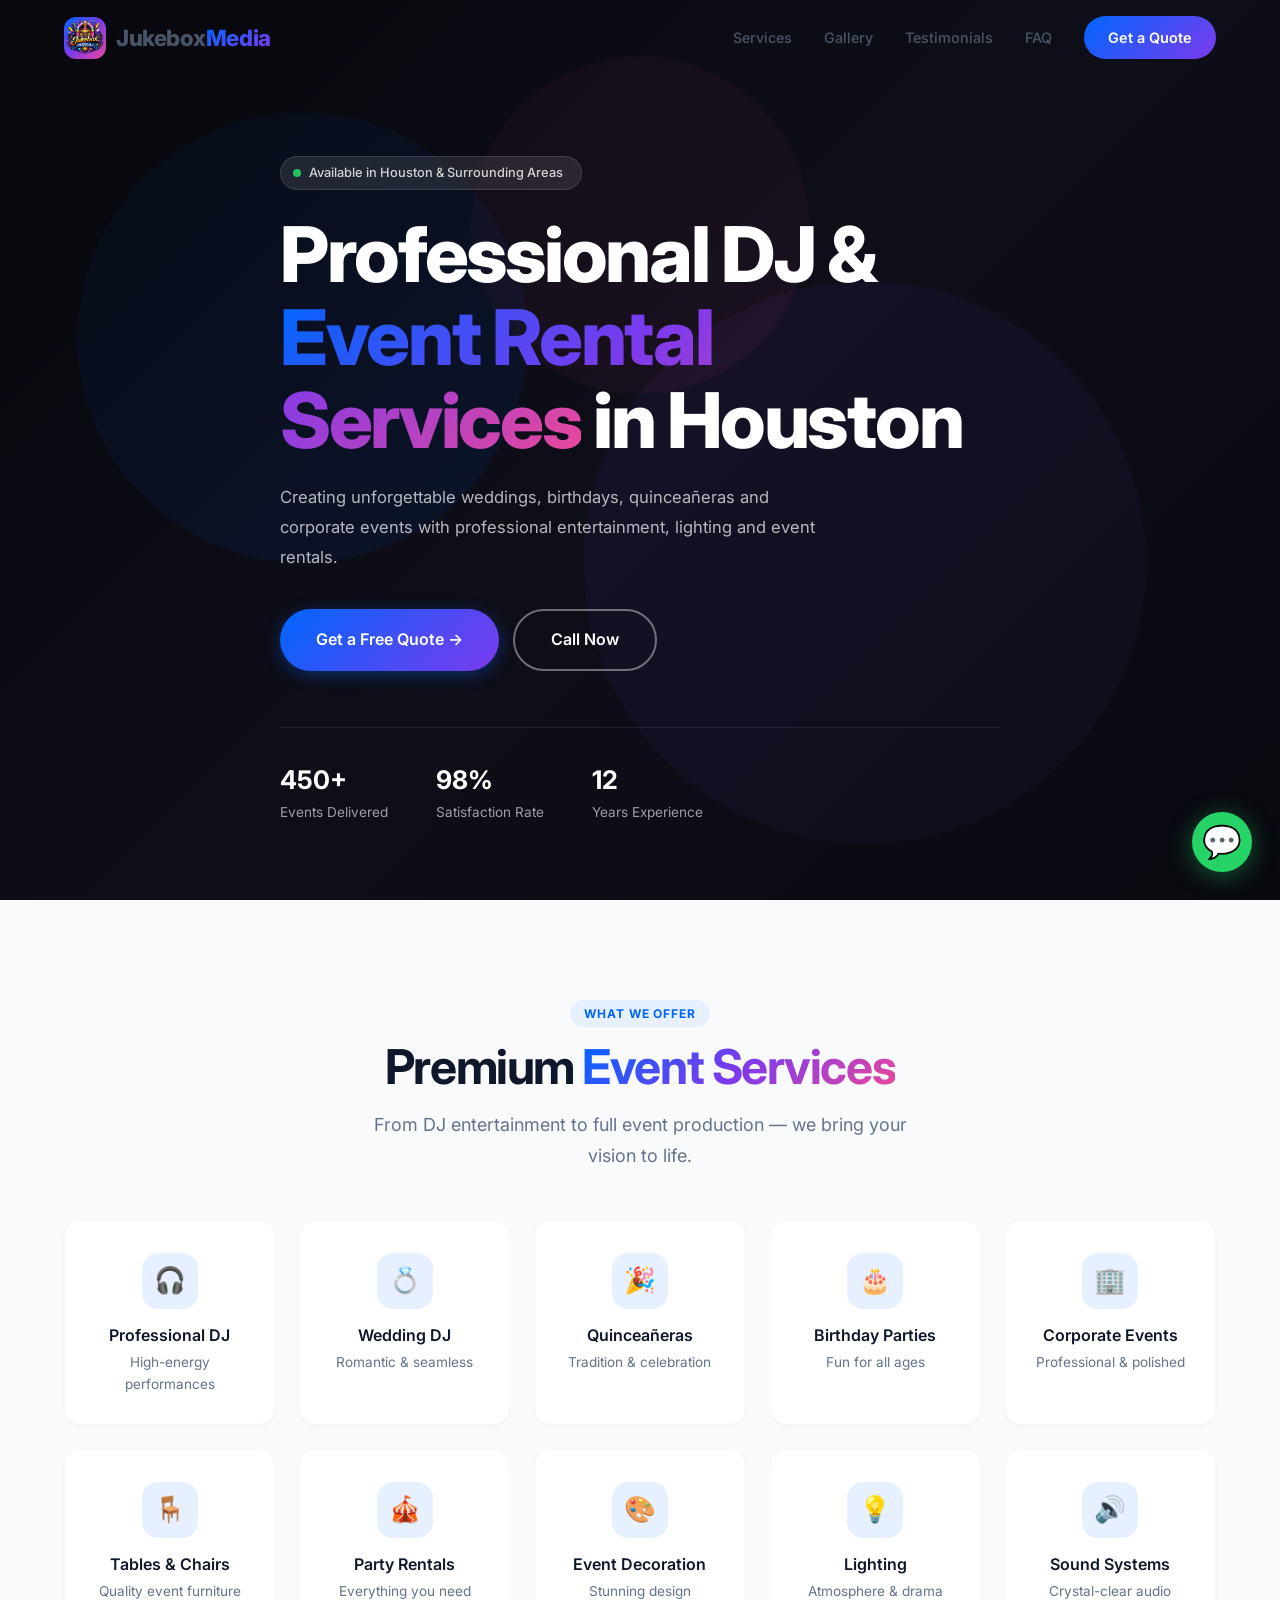
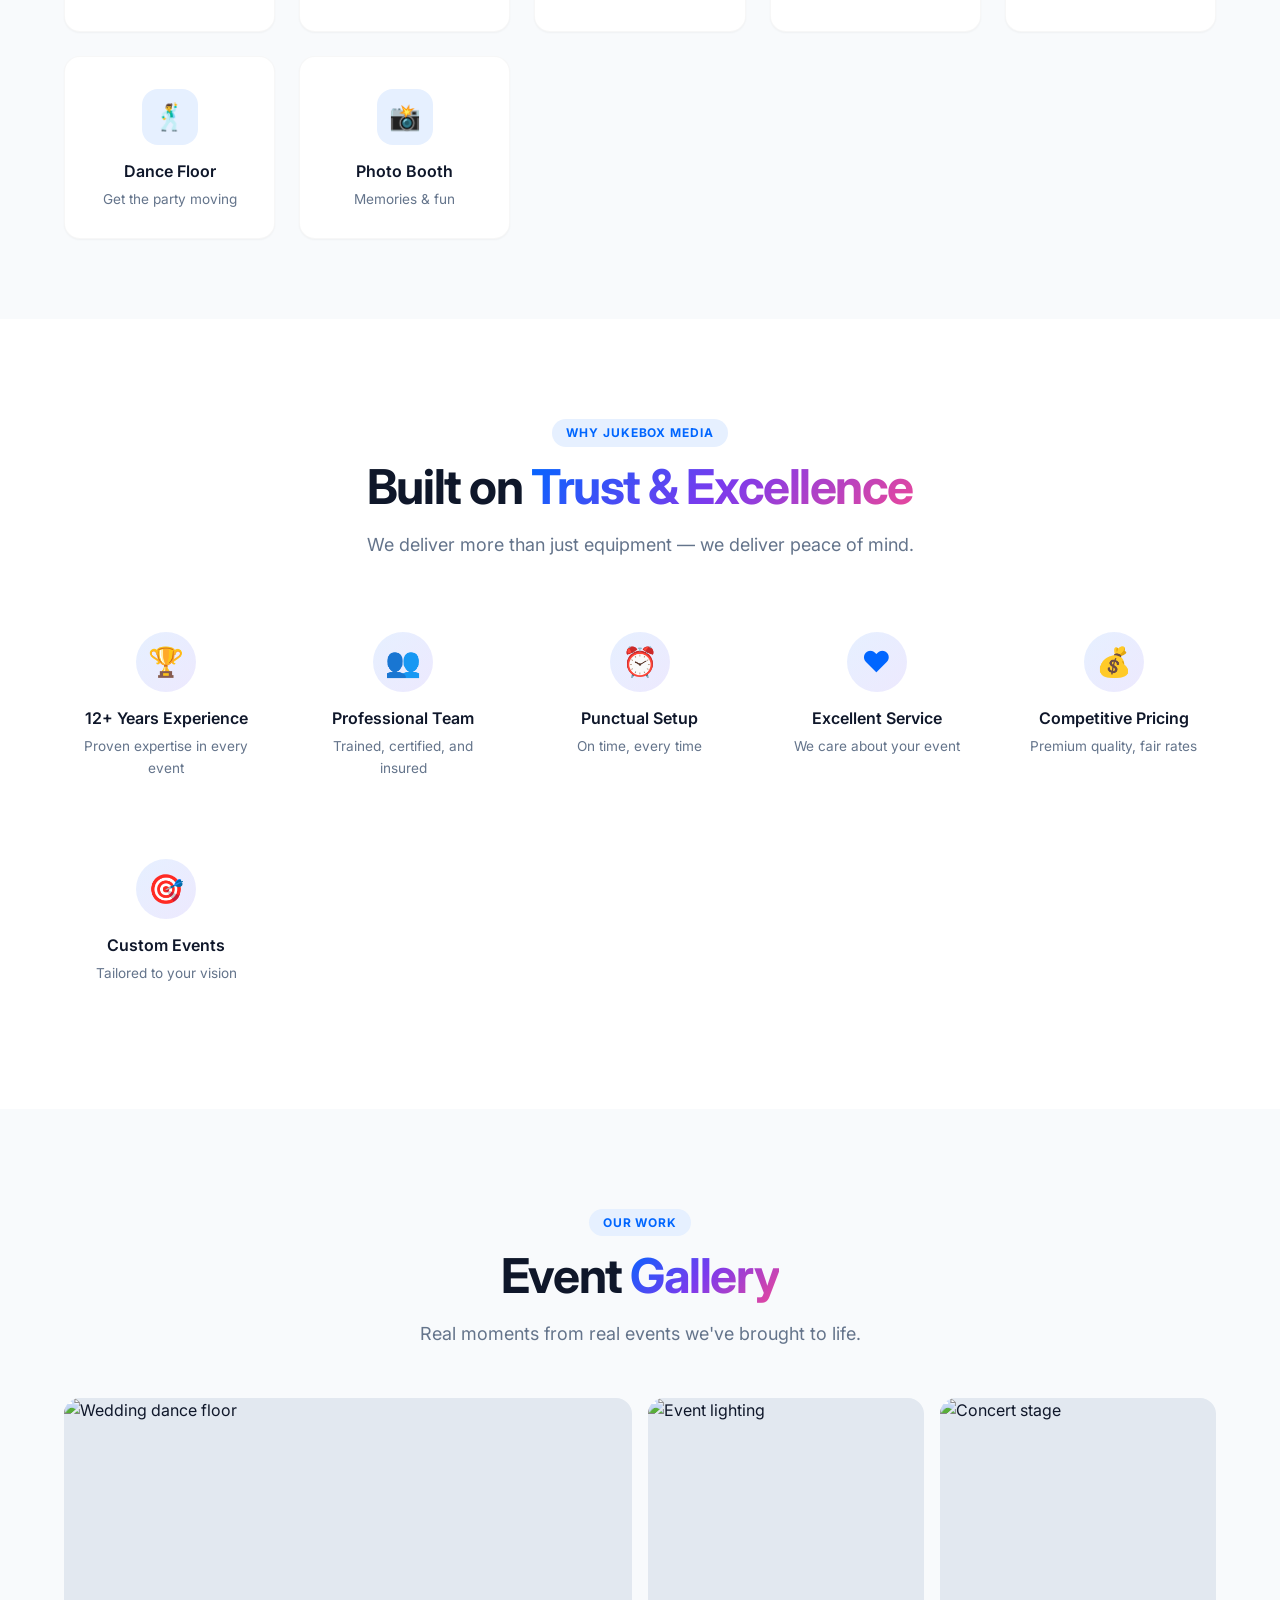
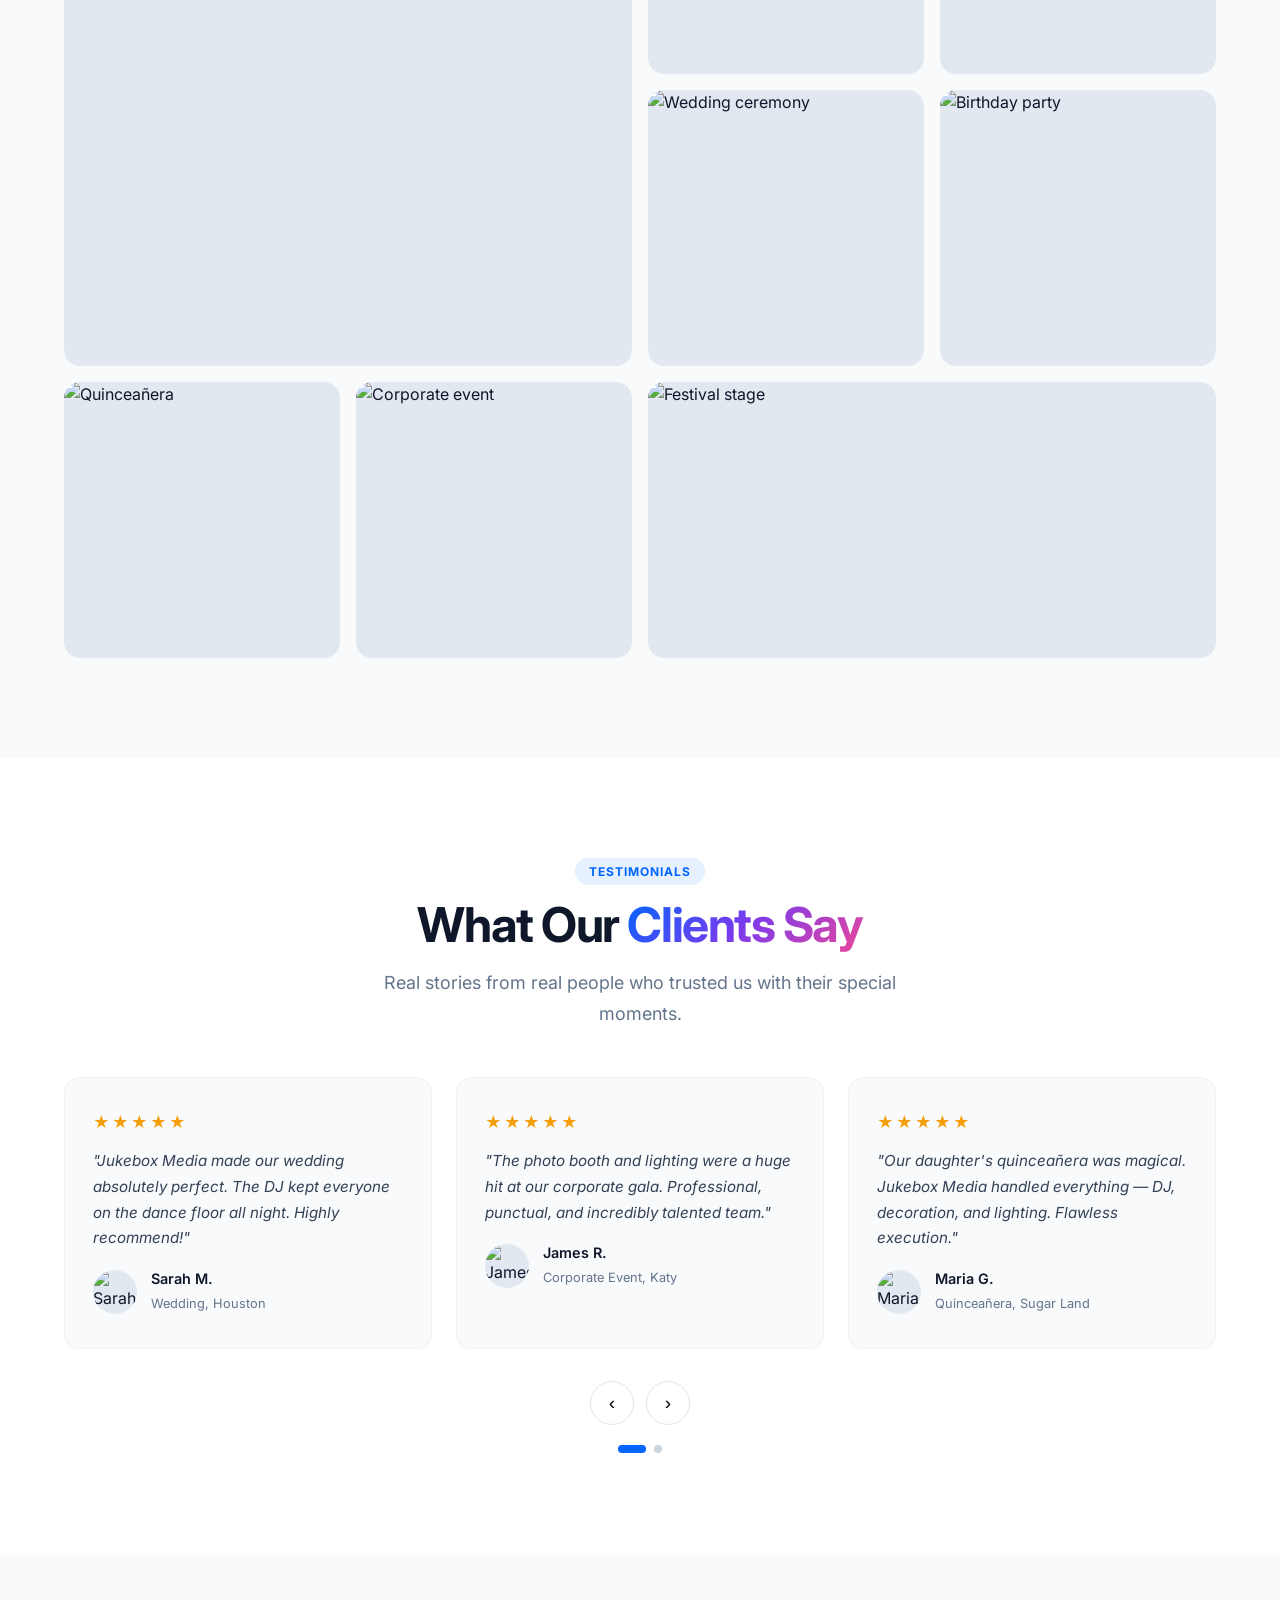
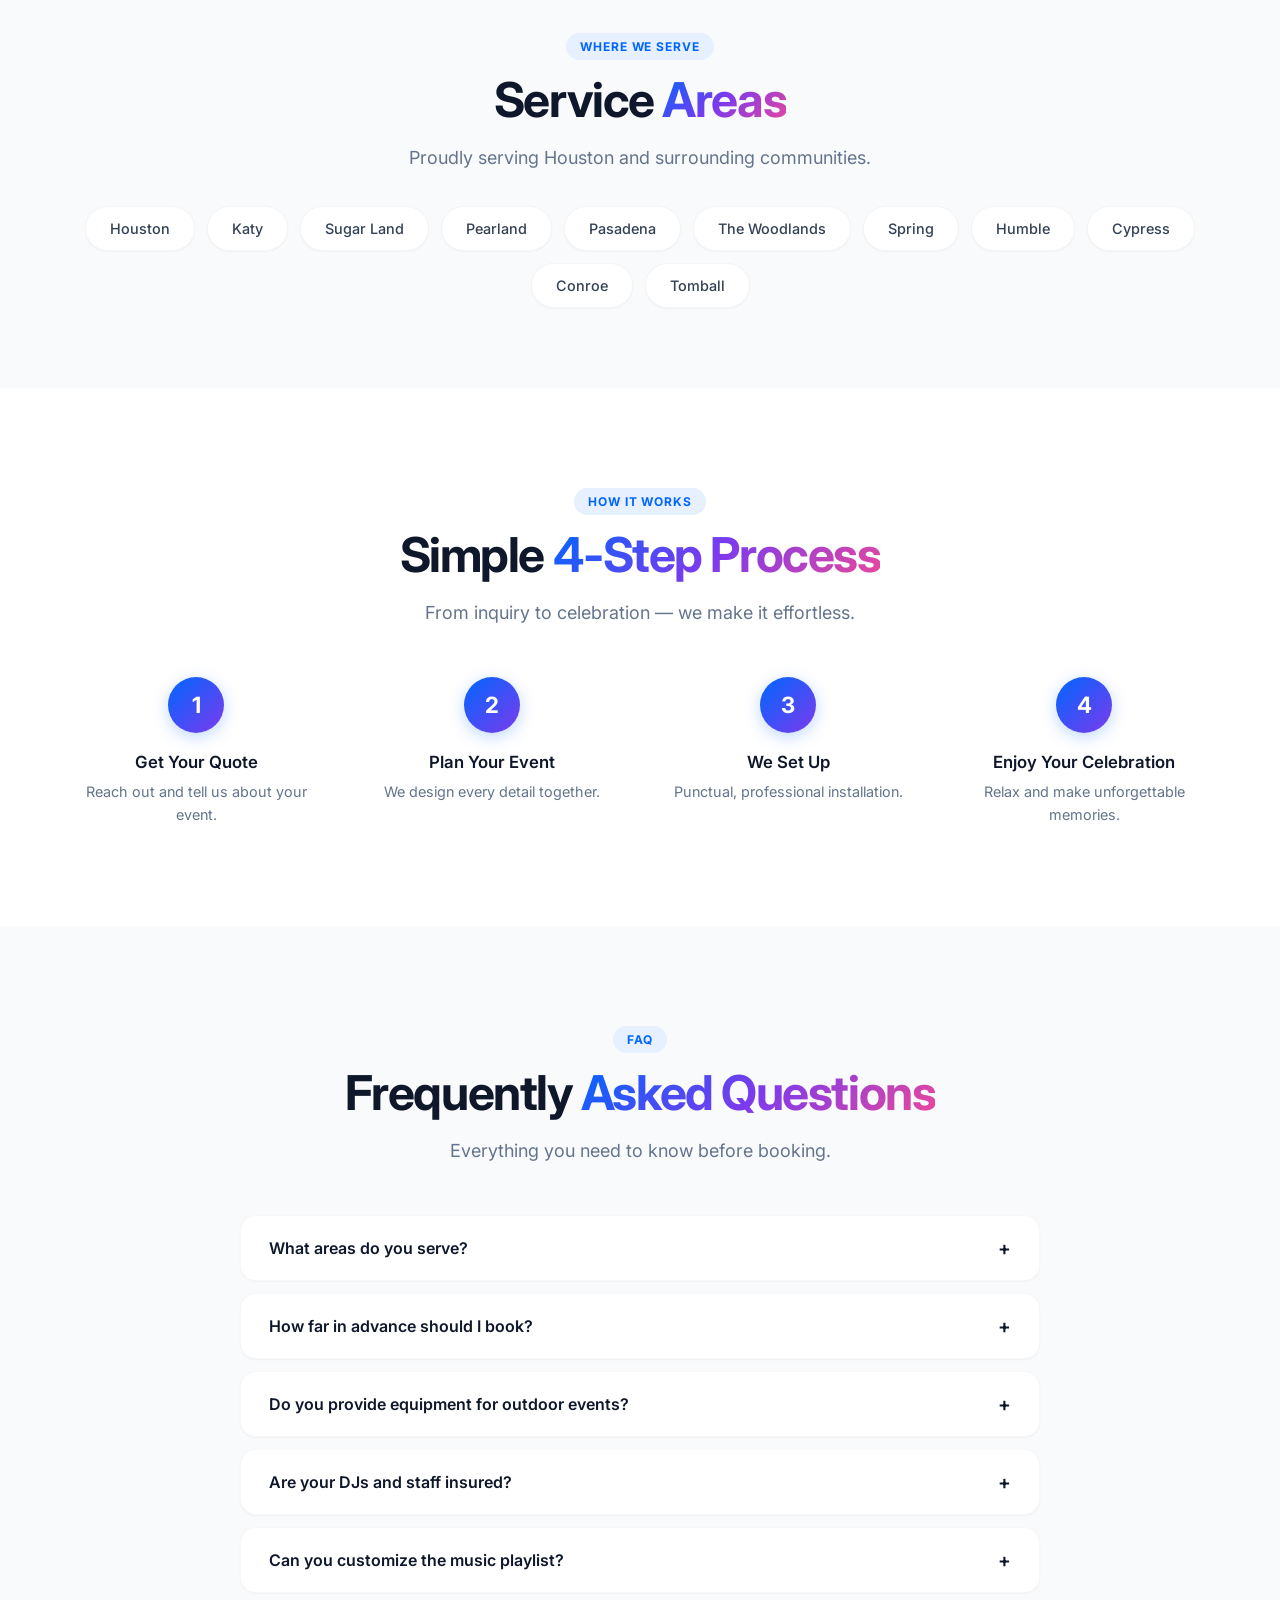
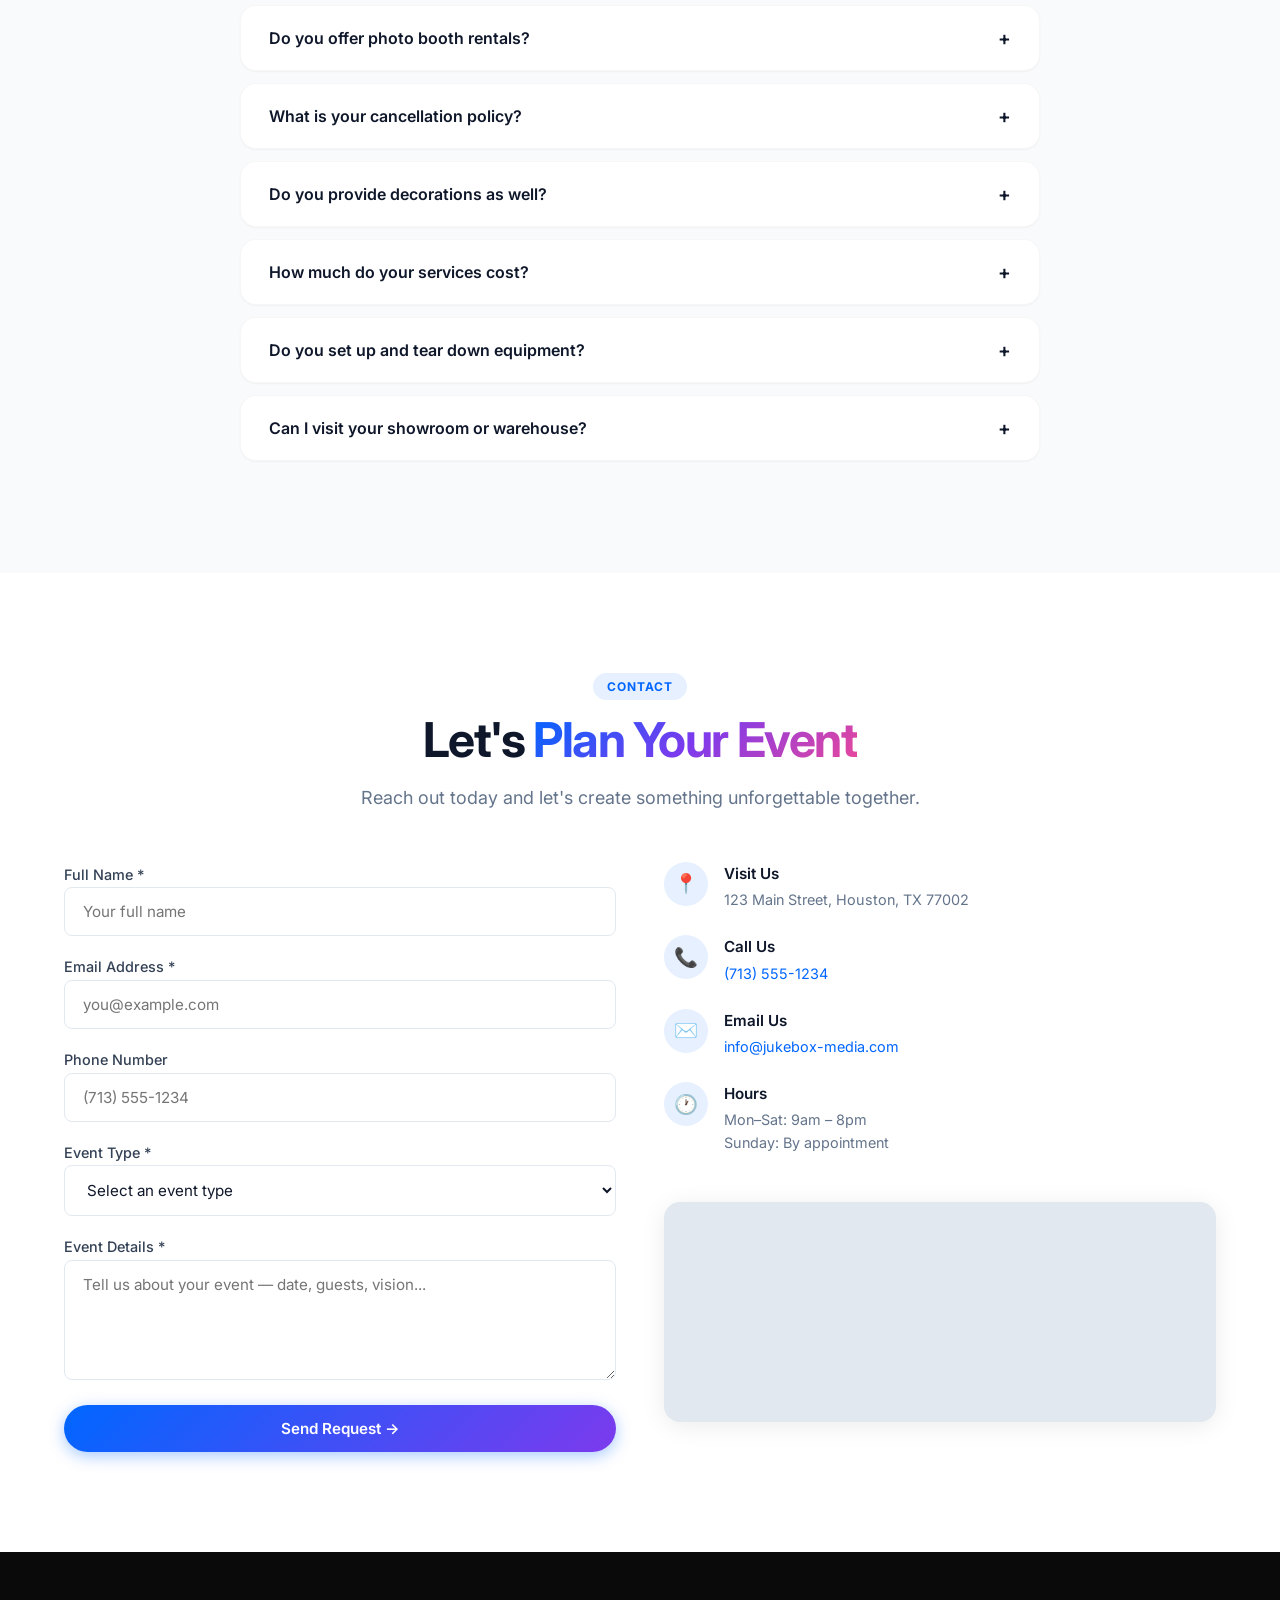
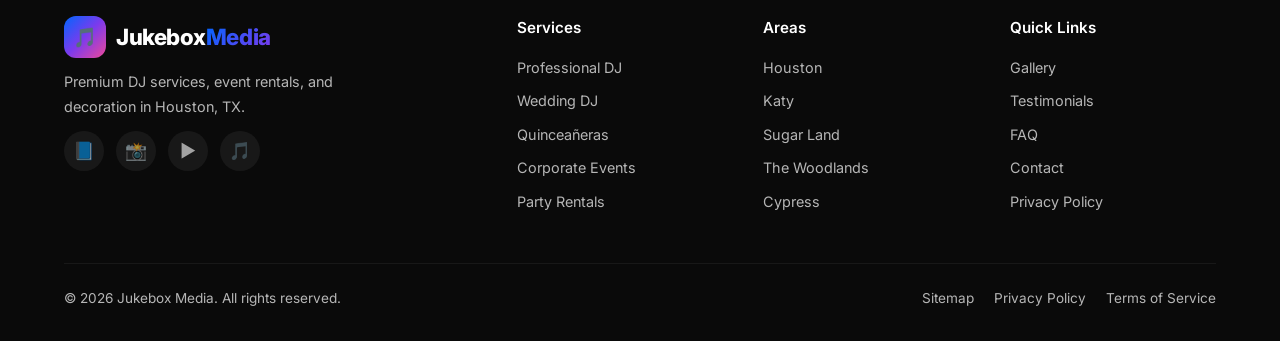
==== index.html @ bd211b4a "error en nombre" ====
<!DOCTYPE html>
<html lang="es">
<head>
    <meta charset="UTF-8" />
    <meta name="viewport" content="width=device-width, initial-scale=1.0" />
    <title>Jukebox Media | Professional DJ & Event Rental Services Houston</title>
    <meta name="description" content="Premier DJ services, event rentals, and decoration in Houston. Wedding DJ, quinceañera, corporate events, photo booth, and party rentals. Book now!" />
    <meta name="keywords" content="DJ Services Houston, Wedding DJ Houston, Event Rentals Houston, Party Rentals Houston, Quinceañera DJ Houston, Birthday Party DJ Houston, Corporate Events Houston, Photo Booth Houston, Wedding Entertainment Houston, Event Decoration Houston" />
    <link rel="canonical" href="https://jukebox-media.com" />

    <!-- Open Graph -->
    <meta property="og:title" content="Jukebox Media | Professional DJ & Event Rental Services Houston" />
    <meta property="og:description" content="Creating unforgettable weddings, birthdays, quinceañeras and corporate events with professional entertainment, lighting and event rentals." />
    <meta property="og:url" content="https://jukebox-media.com" />
    <meta property="og:type" content="website" />

    <!-- Favicon -->
    <link rel="icon" href="data:image/svg+xml,<svg xmlns='http://www.w3.org/2000/svg' viewBox='0 0 100 100'><text y='.9em' font-size='90'>🎵</text></svg>" />

    <!-- Google Fonts -->
    <link rel="preconnect" href="https://fonts.googleapis.com" />
    <link rel="preconnect" href="https://fonts.gstatic.com" crossorigin />
    <link href="https://fonts.googleapis.com/css2?family=Inter:ital,opsz,wght@0,14..32,100..900;1,14..32,100..900&display=swap" rel="stylesheet" />

    <!-- CSS principal -->
    <link rel="stylesheet" href="style.css" />
</head>
<body>

    <!-- ===== NAVBAR ===== -->
    <header class="navbar" id="navbar" role="banner" aria-label="Main navigation">
        <div class="container">
            <a href="/" class="logo" aria-label="Jukebox Media Home">
                <img class="logo-icon" src="./img/jukebox_logo.png" alt="Jukebox Media Logo" />
                <span class="logo-text">Jukebox<span>Media</span></span>
            </a>
            <nav class="nav-links" id="navLinks" role="navigation" aria-label="Primary navigation">
                <a href="#services">Services</a>
                <a href="#gallery">Gallery</a>
                <a href="#testimonials">Testimonials</a>
                <a href="#faq">FAQ</a>
                <a href="#contact" class="nav-cta">Get a Quote</a>
            </nav>
            <button class="menu-toggle" id="menuToggle" aria-label="Toggle menu" aria-expanded="false">
                <span></span><span></span><span></span>
            </button>
        </div>
    </header>

    <!-- ===== HERO ===== -->
    <section class="hero" id="hero" aria-label="Hero banner">
        <div class="hero-bg">
            <!-- Reemplaza con tu imagen o video -->
            <img src="data:image/svg+xml,%3Csvg xmlns='http://www.w3.org/2000/svg' width='1200' height='800' viewBox='0 0 1200 800'%3E%3Crect fill='%231a1a2e' width='1200' height='800'/%3E%3Ccircle cx='300' cy='300' r='200' fill='%230066ff' opacity='0.15'/%3E%3Ccircle cx='800' cy='500' r='250' fill='%237c3aed' opacity='0.12'/%3E%3Ccircle cx='600' cy='200' r='150' fill='%23ec4899' opacity='0.10'/%3E%3C/svg%3E" alt="Event background" loading="lazy" />
        </div>
        <div class="hero-overlay"></div>
        <div class="container">
            <div class="hero-content">
                <div class="hero-badge">
                    <span class="dot"></span>
                    Available in Houston &amp; Surrounding Areas
                </div>
                <h1>
                    Professional DJ &amp;<br />
                    <span class="highlight">Event Rental Services</span> in Houston
                </h1>
                <p>
                    Creating unforgettable weddings, birthdays, quinceañeras and corporate events
                    with professional entertainment, lighting and event rentals.
                </p>
                <div class="hero-buttons">
                    <a href="#contact" class="btn btn-primary">Get a Free Quote →</a>
                    <a href="tel:+17135551234" class="btn btn-outline">Call Now</a>
                </div>
                <div class="hero-stats">
                    <div class="hero-stats-item">
                        <strong>450+</strong>
                        Events Delivered
                    </div>
                    <div class="hero-stats-item">
                        <strong>98%</strong>
                        Satisfaction Rate
                    </div>
                    <div class="hero-stats-item">
                        <strong>12</strong>
                        Years Experience
                    </div>
                </div>
            </div>
        </div>
    </section>

    <!-- ===== SERVICES ===== -->
    <section class="services" id="services" aria-label="Our services">
        <div class="container">
            <div class="text-center reveal">
                <span class="section-badge">What We Offer</span>
                <h2 class="section-title">Premium <span class="highlight">Event Services</span></h2>
                <p class="section-subtitle mx-auto">From DJ entertainment to full event production — we bring your vision to life.</p>
            </div>
            <div class="services-grid">
                <div class="service-card reveal">
                    <div class="service-icon">🎧</div>
                    <h3>Professional DJ</h3>
                    <p>High-energy performances</p>
                </div>
                <div class="service-card reveal">
                    <div class="service-icon">💍</div>
                    <h3>Wedding DJ</h3>
                    <p>Romantic &amp; seamless</p>
                </div>
                <div class="service-card reveal">
                    <div class="service-icon">🎉</div>
                    <h3>Quinceañeras</h3>
                    <p>Tradition &amp; celebration</p>
                </div>
                <div class="service-card reveal">
                    <div class="service-icon">🎂</div>
                    <h3>Birthday Parties</h3>
                    <p>Fun for all ages</p>
                </div>
                <div class="service-card reveal">
                    <div class="service-icon">🏢</div>
                    <h3>Corporate Events</h3>
                    <p>Professional &amp; polished</p>
                </div>
                <div class="service-card reveal">
                    <div class="service-icon">🪑</div>
                    <h3>Tables &amp; Chairs</h3>
                    <p>Quality event furniture</p>
                </div>
                <div class="service-card reveal">
                    <div class="service-icon">🎪</div>
                    <h3>Party Rentals</h3>
                    <p>Everything you need</p>
                </div>
                <div class="service-card reveal">
                    <div class="service-icon">🎨</div>
                    <h3>Event Decoration</h3>
                    <p>Stunning design</p>
                </div>
                <div class="service-card reveal">
                    <div class="service-icon">💡</div>
                    <h3>Lighting</h3>
                    <p>Atmosphere &amp; drama</p>
                </div>
                <div class="service-card reveal">
                    <div class="service-icon">🔊</div>
                    <h3>Sound Systems</h3>
                    <p>Crystal-clear audio</p>
                </div>
                <div class="service-card reveal">
                    <div class="service-icon">🕺</div>
                    <h3>Dance Floor</h3>
                    <p>Get the party moving</p>
                </div>
                <div class="service-card reveal">
                    <div class="service-icon">📸</div>
                    <h3>Photo Booth</h3>
                    <p>Memories &amp; fun</p>
                </div>
            </div>
        </div>
    </section>

    <!-- ===== WHY US ===== -->
    <section class="why-us" id="why-us" aria-label="Why choose us">
        <div class="container">
            <div class="text-center reveal">
                <span class="section-badge">Why Jukebox Media</span>
                <h2 class="section-title">Built on <span class="highlight">Trust &amp; Excellence</span></h2>
                <p class="section-subtitle mx-auto">We deliver more than just equipment — we deliver peace of mind.</p>
            </div>
            <div class="why-grid">
                <div class="why-item reveal">
                    <div class="why-icon">🏆</div>
                    <h4>12+ Years Experience</h4>
                    <p>Proven expertise in every event</p>
                </div>
                <div class="why-item reveal">
                    <div class="why-icon">👥</div>
                    <h4>Professional Team</h4>
                    <p>Trained, certified, and insured</p>
                </div>
                <div class="why-item reveal">
                    <div class="why-icon">⏰</div>
                    <h4>Punctual Setup</h4>
                    <p>On time, every time</p>
                </div>
                <div class="why-item reveal">
                    <div class="why-icon">❤️</div>
                    <h4>Excellent Service</h4>
                    <p>We care about your event</p>
                </div>
                <div class="why-item reveal">
                    <div class="why-icon">💰</div>
                    <h4>Competitive Pricing</h4>
                    <p>Premium quality, fair rates</p>
                </div>
                <div class="why-item reveal">
                    <div class="why-icon">🎯</div>
                    <h4>Custom Events</h4>
                    <p>Tailored to your vision</p>
                </div>
            </div>
        </div>
    </section>

    <!-- ===== GALLERY ===== -->
    <section class="gallery" id="gallery" aria-label="Event gallery">
        <div class="container">
            <div class="text-center reveal">
                <span class="section-badge">Our Work</span>
                <h2 class="section-title">Event <span class="highlight">Gallery</span></h2>
                <p class="section-subtitle mx-auto">Real moments from real events we've brought to life.</p>
            </div>
            <div class="gallery-masonry" id="galleryGrid">
                <div class="gallery-item reveal" data-img="https://images.unsplash.com/photo-1519741497674-611481863552?w=800&h=800&fit=crop&crop=center">
                    <img src="data:image/svg+xml,%3Csvg xmlns='http://www.w3.org/2000/svg' width='400' height='400' viewBox='0 0 400 400'%3E%3Crect fill='%23e2e8f0' width='400' height='400'/%3E%3C/svg%3E" data-src="https://images.unsplash.com/photo-1519741497674-611481863552?w=800&h=800&fit=crop&crop=center" alt="Wedding dance floor" loading="lazy" class="lazy" />
                    <div class="gallery-overlay"><span>Wedding Reception</span></div>
                </div>
                <div class="gallery-item reveal" data-img="https://images.unsplash.com/photo-1533174072545-7a4b6ad7a6c3?w=400&h=400&fit=crop&crop=center">
                    <img src="data:image/svg+xml,%3Csvg xmlns='http://www.w3.org/2000/svg' width='400' height='400' viewBox='0 0 400 400'%3E%3Crect fill='%23e2e8f0' width='400' height='400'/%3E%3C/svg%3E" data-src="https://images.unsplash.com/photo-1533174072545-7a4b6ad7a6c3?w=400&h=400&fit=crop&crop=center" alt="Event lighting" loading="lazy" class="lazy" />
                    <div class="gallery-overlay"><span>Lighting Design</span></div>
                </div>
                <div class="gallery-item reveal" data-img="https://images.unsplash.com/photo-1492684223066-81342ee5ff30?w=400&h=400&fit=crop&crop=center">
                    <img src="data:image/svg+xml,%3Csvg xmlns='http://www.w3.org/2000/svg' width='400' height='400' viewBox='0 0 400 400'%3E%3Crect fill='%23e2e8f0' width='400' height='400'/%3E%3C/svg%3E" data-src="https://images.unsplash.com/photo-1492684223066-81342ee5ff30?w=400&h=400&fit=crop&crop=center" alt="Concert stage" loading="lazy" class="lazy" />
                    <div class="gallery-overlay"><span>Live Performance</span></div>
                </div>
                <div class="gallery-item reveal" data-img="https://images.unsplash.com/photo-1511795409834-ef04bbd61622?w=400&h=400&fit=crop&crop=center">
                    <img src="data:image/svg+xml,%3Csvg xmlns='http://www.w3.org/2000/svg' width='400' height='400' viewBox='0 0 400 400'%3E%3Crect fill='%23e2e8f0' width='400' height='400'/%3E%3C/svg%3E" data-src="https://images.unsplash.com/photo-1511795409834-ef04bbd61622?w=400&h=400&fit=crop&crop=center" alt="Wedding ceremony" loading="lazy" class="lazy" />
                    <div class="gallery-overlay"><span>Wedding Ceremony</span></div>
                </div>
                <div class="gallery-item reveal" data-img="https://images.unsplash.com/photo-1528605248644-14dd04022da1?w=400&h=400&fit=crop&crop=center">
                    <img src="data:image/svg+xml,%3Csvg xmlns='http://www.w3.org/2000/svg' width='400' height='400' viewBox='0 0 400 400'%3E%3Crect fill='%23e2e8f0' width='400' height='400'/%3E%3C/svg%3E" data-src="https://images.unsplash.com/photo-1528605248644-14dd04022da1?w=400&h=400&fit=crop&crop=center" alt="Birthday party" loading="lazy" class="lazy" />
                    <div class="gallery-overlay"><span>Birthday Celebration</span></div>
                </div>
                <div class="gallery-item reveal" data-img="https://images.unsplash.com/photo-1530023367847-a683933f4172?w=400&h=400&fit=crop&crop=center">
                    <img src="data:image/svg+xml,%3Csvg xmlns='http://www.w3.org/2000/svg' width='400' height='400' viewBox='0 0 400 400'%3E%3Crect fill='%23e2e8f0' width='400' height='400'/%3E%3C/svg%3E" data-src="https://images.unsplash.com/photo-1530023367847-a683933f4172?w=400&h=400&fit=crop&crop=center" alt="Quinceañera" loading="lazy" class="lazy" />
                    <div class="gallery-overlay"><span>Quinceañera</span></div>
                </div>
                <div class="gallery-item reveal" data-img="https://images.unsplash.com/photo-1540575467063-178a50c2df87?w=400&h=400&fit=crop&crop=center">
                    <img src="data:image/svg+xml,%3Csvg xmlns='http://www.w3.org/2000/svg' width='400' height='400' viewBox='0 0 400 400'%3E%3Crect fill='%23e2e8f0' width='400' height='400'/%3E%3C/svg%3E" data-src="https://images.unsplash.com/photo-1540575467063-178a50c2df87?w=400&h=400&fit=crop&crop=center" alt="Corporate event" loading="lazy" class="lazy" />
                    <div class="gallery-overlay"><span>Corporate Gala</span></div>
                </div>
                <div class="gallery-item reveal" data-img="https://images.unsplash.com/photo-1464366400600-7168b8af9bc3?w=800&h=400&fit=crop&crop=center">
                    <img src="data:image/svg+xml,%3Csvg xmlns='http://www.w3.org/2000/svg' width='800' height='400' viewBox='0 0 800 400'%3E%3Crect fill='%23e2e8f0' width='800' height='400'/%3E%3C/svg%3E" data-src="https://images.unsplash.com/photo-1464366400600-7168b8af9bc3?w=800&h=400&fit=crop&crop=center" alt="Festival stage" loading="lazy" class="lazy" />
                    <div class="gallery-overlay"><span>Festival Production</span></div>
                </div>
            </div>
        </div>
    </section>

    <!-- ===== LIGHTBOX ===== -->
    <div class="lightbox" id="lightbox" role="dialog" aria-label="Image viewer" aria-modal="true">
        <button class="lightbox-close" id="lightboxClose" aria-label="Close lightbox">✕</button>
        <img src="" alt="Enlarged event image" id="lightboxImg" />
    </div>

    <!-- ===== TESTIMONIALS ===== -->
    <section class="testimonials" id="testimonials" aria-label="Client testimonials">
        <div class="container">
            <div class="text-center reveal">
                <span class="section-badge">Testimonials</span>
                <h2 class="section-title">What Our <span class="highlight">Clients Say</span></h2>
                <p class="section-subtitle mx-auto">Real stories from real people who trusted us with their special moments.</p>
            </div>
            <div class="testimonial-carousel">
                <div class="testimonial-track" id="testimonialTrack">
                    <div class="testimonial-card">
                        <div class="testimonial-stars">★★★★★</div>
                        <blockquote>"Jukebox Media made our wedding absolutely perfect. The DJ kept everyone on the dance floor all night. Highly recommend!"</blockquote>
                        <div class="testimonial-author">
                            <img src="data:image/svg+xml,%3Csvg xmlns='http://www.w3.org/2000/svg' width='44' height='44' viewBox='0 0 44 44'%3E%3Crect fill='%23e2e8f0' width='44' height='44' rx='22'/%3E%3C/svg%3E" data-src="https://ui-avatars.com/api/?name=Sarah+M&size=44&background=e6f0ff&color=0066ff" alt="Sarah M." loading="lazy" class="lazy" />
                            <div class="testimonial-author-info">
                                <strong>Sarah M.</strong>
                                <span>Wedding, Houston</span>
                            </div>
                        </div>
                    </div>
                    <div class="testimonial-card">
                        <div class="testimonial-stars">★★★★★</div>
                        <blockquote>"The photo booth and lighting were a huge hit at our corporate gala. Professional, punctual, and incredibly talented team."</blockquote>
                        <div class="testimonial-author">
                            <img src="data:image/svg+xml,%3Csvg xmlns='http://www.w3.org/2000/svg' width='44' height='44' viewBox='0 0 44 44'%3E%3Crect fill='%23e2e8f0' width='44' height='44' rx='22'/%3E%3C/svg%3E" data-src="https://ui-avatars.com/api/?name=James+R&size=44&background=ede9fe&color=7c3aed" alt="James R." loading="lazy" class="lazy" />
                            <div class="testimonial-author-info">
                                <strong>James R.</strong>
                                <span>Corporate Event, Katy</span>
                            </div>
                        </div>
                    </div>
                    <div class="testimonial-card">
                        <div class="testimonial-stars">★★★★★</div>
                        <blockquote>"Our daughter's quinceañera was magical. Jukebox Media handled everything — DJ, decoration, and lighting. Flawless execution."</blockquote>
                        <div class="testimonial-author">
                            <img src="data:image/svg+xml,%3Csvg xmlns='http://www.w3.org/2000/svg' width='44' height='44' viewBox='0 0 44 44'%3E%3Crect fill='%23e2e8f0' width='44' height='44' rx='22'/%3E%3C/svg%3E" data-src="https://ui-avatars.com/api/?name=Maria+G&size=44&background=fce7f3&color=ec4899" alt="Maria G." loading="lazy" class="lazy" />
                            <div class="testimonial-author-info">
                                <strong>Maria G.</strong>
                                <span>Quinceañera, Sugar Land</span>
                            </div>
                        </div>
                    </div>
                    <div class="testimonial-card">
                        <div class="testimonial-stars">★★★★★</div>
                        <blockquote>"Amazing experience from start to finish. The team was so easy to work with and the sound quality was incredible."</blockquote>
                        <div class="testimonial-author">
                            <img src="data:image/svg+xml,%3Csvg xmlns='http://www.w3.org/2000/svg' width='44' height='44' viewBox='0 0 44 44'%3E%3Crect fill='%23e2e8f0' width='44' height='44' rx='22'/%3E%3C/svg%3E" data-src="https://ui-avatars.com/api/?name=David+L&size=44&background=fef3c7&color=f59e0b" alt="David L." loading="lazy" class="lazy" />
                            <div class="testimonial-author-info">
                                <strong>David L.</strong>
                                <span>Birthday Party, The Woodlands</span>
                            </div>
                        </div>
                    </div>
                    <div class="testimonial-card">
                        <div class="testimonial-stars">★★★★★</div>
                        <blockquote>"They transformed our venue with stunning decorations and lighting. Our guests are still talking about it!"</blockquote>
                        <div class="testimonial-author">
                            <img src="data:image/svg+xml,%3Csvg xmlns='http://www.w3.org/2000/svg' width='44' height='44' viewBox='0 0 44 44'%3E%3Crect fill='%23e2e8f0' width='44' height='44' rx='22'/%3E%3C/svg%3E" data-src="https://ui-avatars.com/api/?name=Emily+C&size=44&background=e6f0ff&color=0066ff" alt="Emily C." loading="lazy" class="lazy" />
                            <div class="testimonial-author-info">
                                <strong>Emily C.</strong>
                                <span>Event Decoration, Cypress</span>
                            </div>
                        </div>
                    </div>
                </div>
                <div class="carousel-controls">
                    <button class="carousel-btn" id="prevTestimonial" aria-label="Previous testimonial">‹</button>
                    <button class="carousel-btn" id="nextTestimonial" aria-label="Next testimonial">›</button>
                </div>
                <div class="carousel-dots" id="testimonialDots"></div>
            </div>
        </div>
    </section>

    <!-- ===== AREAS ===== -->
    <section class="areas" aria-label="Service areas">
        <div class="container">
            <div class="text-center reveal">
                <span class="section-badge">Where We Serve</span>
                <h2 class="section-title">Service <span class="highlight">Areas</span></h2>
                <p class="section-subtitle mx-auto">Proudly serving Houston and surrounding communities.</p>
            </div>
            <div class="areas-grid">
                <span>Houston</span>
                <span>Katy</span>
                <span>Sugar Land</span>
                <span>Pearland</span>
                <span>Pasadena</span>
                <span>The Woodlands</span>
                <span>Spring</span>
                <span>Humble</span>
                <span>Cypress</span>
                <span>Conroe</span>
                <span>Tomball</span>
            </div>
        </div>
    </section>

    <!-- ===== PROCESS ===== -->
    <section class="process" aria-label="Our process">
        <div class="container">
            <div class="text-center reveal">
                <span class="section-badge">How It Works</span>
                <h2 class="section-title">Simple <span class="highlight">4-Step Process</span></h2>
                <p class="section-subtitle mx-auto">From inquiry to celebration — we make it effortless.</p>
            </div>
            <div class="process-grid">
                <div class="process-step reveal">
                    <div class="step-num">1</div>
                    <h4>Get Your Quote</h4>
                    <p>Reach out and tell us about your event.</p>
                </div>
                <div class="process-step reveal">
                    <div class="step-num">2</div>
                    <h4>Plan Your Event</h4>
                    <p>We design every detail together.</p>
                </div>
                <div class="process-step reveal">
                    <div class="step-num">3</div>
                    <h4>We Set Up</h4>
                    <p>Punctual, professional installation.</p>
                </div>
                <div class="process-step reveal">
                    <div class="step-num">4</div>
                    <h4>Enjoy Your Celebration</h4>
                    <p>Relax and make unforgettable memories.</p>
                </div>
            </div>
        </div>
    </section>

    <!-- ===== FAQ ===== -->
    <section class="faq" id="faq" aria-label="Frequently asked questions">
        <div class="container">
            <div class="text-center reveal">
                <span class="section-badge">FAQ</span>
                <h2 class="section-title">Frequently <span class="highlight">Asked Questions</span></h2>
                <p class="section-subtitle mx-auto">Everything you need to know before booking.</p>
            </div>
            <div class="faq-list" itemscope="" itemtype="https://schema.org/FAQPage">
                <div class="faq-item" itemscope="" itemprop="mainEntity" itemtype="https://schema.org/Question">
                    <button class="faq-question" aria-expanded="false">
                        <span itemprop="name">What areas do you serve?</span>
                        <span class="icon">+</span>
                    </button>
                    <div class="faq-answer" itemscope="" itemprop="acceptedAnswer" itemtype="https://schema.org/Answer">
                        <div itemprop="text">We serve the greater Houston area including Katy, Sugar Land, Pearland, Pasadena, The Woodlands, Spring, Humble, Cypress, Conroe, and Tomball.</div>
                    </div>
                </div>
                <div class="faq-item" itemscope="" itemprop="mainEntity" itemtype="https://schema.org/Question">
                    <button class="faq-question" aria-expanded="false">
                        <span itemprop="name">How far in advance should I book?</span>
                        <span class="icon">+</span>
                    </button>
                    <div class="faq-answer" itemscope="" itemprop="acceptedAnswer" itemtype="https://schema.org/Answer">
                        <div itemprop="text">We recommend booking at least 3–6 months in advance for weddings and quinceañeras. For other events, 2–4 weeks is typically sufficient.</div>
                    </div>
                </div>
                <div class="faq-item" itemscope="" itemprop="mainEntity" itemtype="https://schema.org/Question">
                    <button class="faq-question" aria-expanded="false">
                        <span itemprop="name">Do you provide equipment for outdoor events?</span>
                        <span class="icon">+</span>
                    </button>
                    <div class="faq-answer" itemscope="" itemprop="acceptedAnswer" itemtype="https://schema.org/Answer">
                        <div itemprop="text">Yes, we have weather-resistant equipment and can adapt to outdoor venues. We also offer tent rentals and outdoor lighting solutions.</div>
                    </div>
                </div>
                <div class="faq-item" itemscope="" itemprop="mainEntity" itemtype="https://schema.org/Question">
                    <button class="faq-question" aria-expanded="false">
                        <span itemprop="name">Are your DJs and staff insured?</span>
                        <span class="icon">+</span>
                    </button>
                    <div class="faq-answer" itemscope="" itemprop="acceptedAnswer" itemtype="https://schema.org/Answer">
                        <div itemprop="text">Absolutely. All our DJs and staff are fully insured and background-checked for your peace of mind.</div>
                    </div>
                </div>
                <div class="faq-item" itemscope="" itemprop="mainEntity" itemtype="https://schema.org/Question">
                    <button class="faq-question" aria-expanded="false">
                        <span itemprop="name">Can you customize the music playlist?</span>
                        <span class="icon">+</span>
                    </button>
                    <div class="faq-answer" itemscope="" itemprop="acceptedAnswer" itemtype="https://schema.org/Answer">
                        <div itemprop="text">Yes! We work closely with you to create a personalized playlist that fits your style, genre preferences, and special requests.</div>
                    </div>
                </div>
                <div class="faq-item" itemscope="" itemprop="mainEntity" itemtype="https://schema.org/Question">
                    <button class="faq-question" aria-expanded="false">
                        <span itemprop="name">Do you offer photo booth rentals?</span>
                        <span class="icon">+</span>
                    </button>
                    <div class="faq-answer" itemscope="" itemprop="acceptedAnswer" itemtype="https://schema.org/Answer">
                        <div itemprop="text">Yes, we offer premium photo booth rentals with custom backdrops, props, and instant printing to capture fun memories at your event.</div>
                    </div>
                </div>
                <div class="faq-item" itemscope="" itemprop="mainEntity" itemtype="https://schema.org/Question">
                    <button class="faq-question" aria-expanded="false">
                        <span itemprop="name">What is your cancellation policy?</span>
                        <span class="icon">+</span>
                    </button>
                    <div class="faq-answer" itemscope="" itemprop="acceptedAnswer" itemtype="https://schema.org/Answer">
                        <div itemprop="text">We offer a full refund for cancellations made at least 30 days before the event. Partial refunds are available for later cancellations.</div>
                    </div>
                </div>
                <div class="faq-item" itemscope="" itemprop="mainEntity" itemtype="https://schema.org/Question">
                    <button class="faq-question" aria-expanded="false">
                        <span itemprop="name">Do you provide decorations as well?</span>
                        <span class="icon">+</span>
                    </button>
                    <div class="faq-answer" itemscope="" itemprop="acceptedAnswer" itemtype="https://schema.org/Answer">
                        <div itemprop="text">Yes, our event decoration service includes floral arrangements, table settings, backdrops, balloon arches, and full venue styling.</div>
                    </div>
                </div>
                <div class="faq-item" itemscope="" itemprop="mainEntity" itemtype="https://schema.org/Question">
                    <button class="faq-question" aria-expanded="false">
                        <span itemprop="name">How much do your services cost?</span>
                        <span class="icon">+</span>
                    </button>
                    <div class="faq-answer" itemscope="" itemprop="acceptedAnswer" itemtype="https://schema.org/Answer">
                        <div itemprop="text">Pricing varies based on event type, duration, and services needed. Contact us for a free, no-obligation quote tailored to your event.</div>
                    </div>
                </div>
                <div class="faq-item" itemscope="" itemprop="mainEntity" itemtype="https://schema.org/Question">
                    <button class="faq-question" aria-expanded="false">
                        <span itemprop="name">Do you set up and tear down equipment?</span>
                        <span class="icon">+</span>
                    </button>
                    <div class="faq-answer" itemscope="" itemprop="acceptedAnswer" itemtype="https://schema.org/Answer">
                        <div itemprop="text">Yes, we handle full setup and teardown so you can focus on enjoying your event. Our team arrives early and stays until everything is packed.</div>
                    </div>
                </div>
                <div class="faq-item" itemscope="" itemprop="mainEntity" itemtype="https://schema.org/Question">
                    <button class="faq-question" aria-expanded="false">
                        <span itemprop="name">Can I visit your showroom or warehouse?</span>
                        <span class="icon">+</span>
                    </button>
                    <div class="faq-answer" itemscope="" itemprop="acceptedAnswer" itemtype="https://schema.org/Answer">
                        <div itemprop="text">Absolutely! We welcome clients to visit our Houston showroom by appointment to see our equipment, furniture, and decoration options in person.</div>
                    </div>
                </div>
            </div>
        </div>
    </section>

    <!-- ===== CONTACT ===== -->
    <section class="contact" id="contact" aria-label="Contact us">
        <div class="container">
            <div class="text-center reveal">
                <span class="section-badge">Contact</span>
                <h2 class="section-title">Let's <span class="highlight">Plan Your Event</span></h2>
                <p class="section-subtitle mx-auto">Reach out today and let's create something unforgettable together.</p>
            </div>
            <div class="contact-grid">
                <form class="contact-form" id="contactForm" novalidate>
                    <div>
                        <label for="name">Full Name *</label>
                        <input type="text" id="name" name="name" placeholder="Your full name" required aria-required="true" />
                    </div>
                    <div>
                        <label for="email">Email Address *</label>
                        <input type="email" id="email" name="email" placeholder="you@example.com" required aria-required="true" />
                    </div>
                    <div>
                        <label for="phone">Phone Number</label>
                        <input type="tel" id="phone" name="phone" placeholder="(713) 555-1234" />
                    </div>
                    <div>
                        <label for="eventType">Event Type *</label>
                        <select id="eventType" name="eventType" required aria-required="true">
                            <option value="">Select an event type</option>
                            <option value="wedding">Wedding</option>
                            <option value="quinceanera">Quinceañera</option>
                            <option value="birthday">Birthday Party</option>
                            <option value="corporate">Corporate Event</option>
                            <option value="other">Other</option>
                        </select>
                    </div>
                    <div>
                        <label for="message">Event Details *</label>
                        <textarea id="message" name="message" placeholder="Tell us about your event — date, guests, vision..." required aria-required="true"></textarea>
                    </div>
                    <button type="submit" class="btn btn-primary" style="width:100%;justify-content:center;">Send Request →</button>
                </form>
                <div class="contact-info">
                    <div class="contact-info-item">
                        <div class="icon">📍</div>
                        <div>
                            <h4>Visit Us</h4>
                            <p>123 Main Street, Houston, TX 77002</p>
                        </div>
                    </div>
                    <div class="contact-info-item">
                        <div class="icon">📞</div>
                        <div>
                            <h4>Call Us</h4>
                            <p><a href="tel:+17135551234" style="color:var(--electric-blue);">(713) 555-1234</a></p>
                        </div>
                    </div>
                    <div class="contact-info-item">
                        <div class="icon">✉️</div>
                        <div>
                            <h4>Email Us</h4>
                            <p><a href="mailto:info@jukebox-media.com" style="color:var(--electric-blue);">info@jukebox-media.com</a></p>
                        </div>
                    </div>
                    <div class="contact-info-item">
                        <div class="icon">🕐</div>
                        <div>
                            <h4>Hours</h4>
                            <p>Mon–Sat: 9am – 8pm<br />Sunday: By appointment</p>
                        </div>
                    </div>
                    <div class="contact-map">
                        <iframe
                        src="https://www.google.com/maps/embed?pb=!1m18!1m12!1m3!1d3464.500876420871!2d-95.3690!3d29.7604!2m3!1f0!2f0!3f0!3m2!1i1024!2i768!4f13.1!3m3!1m2!1s0x8640b8b4a5b6d9b7%3A0x7a5b3c8f5d4e2a1!2sHouston%2C%20TX!5e0!3m2!1sen!2sus!4v1700000000000"
                        loading="lazy"
                        allowfullscreen=""
                        referrerpolicy="no-referrer-when-downgrade"
                        title="Jukebox Media location map"
                    aria-label="Google Maps location of Jukebox Media"></iframe>
                </div>
            </div>
        </div>
    </div>
</section>

<!-- ===== WHATSAPP FLOATING ===== -->
<a href="https://wa.me/17135551234?text=Hi%20Jukebox%20Media!%20I'd%20like%20to%20book%20an%20event." class="whatsapp-float" target="_blank" rel="noopener noreferrer" aria-label="Chat on WhatsApp">
    💬
</a>

<!-- ===== FOOTER ===== -->
<footer class="footer" role="contentinfo">
    <div class="container">
        <div class="footer-grid">
            <div class="footer-brand">
                <a href="/" class="logo" aria-label="Jukebox Media Home">
                    <span class="logo-icon">🎵</span>
                    <span class="logo-text" style="color:var(--white);">Jukebox<span style="background:linear-gradient(135deg,var(--electric-blue),var(--purple));-webkit-background-clip:text;-webkit-text-fill-color:transparent;">Media</span></span>
                </a>
                <p style="margin-top:8px;">Premium DJ services, event rentals, and decoration in Houston, TX.</p>
                <div class="footer-social">
                    <a href="#" aria-label="Facebook">📘</a>
                    <a href="#" aria-label="Instagram">📸</a>
                    <a href="#" aria-label="YouTube">▶️</a>
                    <a href="#" aria-label="TikTok">🎵</a>
                </div>
            </div>
            <div>
                <h4>Services</h4>
                <ul>
                    <li><a href="#services">Professional DJ</a></li>
                    <li><a href="#services">Wedding DJ</a></li>
                    <li><a href="#services">Quinceañeras</a></li>
                    <li><a href="#services">Corporate Events</a></li>
                    <li><a href="#services">Party Rentals</a></li>
                </ul>
            </div>
            <div>
                <h4>Areas</h4>
                <ul>
                    <li><a href="#areas">Houston</a></li>
                    <li><a href="#areas">Katy</a></li>
                    <li><a href="#areas">Sugar Land</a></li>
                    <li><a href="#areas">The Woodlands</a></li>
                    <li><a href="#areas">Cypress</a></li>
                </ul>
            </div>
            <div>
                <h4>Quick Links</h4>
                <ul>
                    <li><a href="#gallery">Gallery</a></li>
                    <li><a href="#testimonials">Testimonials</a></li>
                    <li><a href="#faq">FAQ</a></li>
                    <li><a href="#contact">Contact</a></li>
                    <li><a href="#">Privacy Policy</a></li>
                </ul>
            </div>
        </div>
        <div class="footer-bottom">
            <span>&copy; 2026 Jukebox Media. All rights reserved.</span>
            <div class="footer-bottom-links">
                <a href="#">Sitemap</a>
                <a href="#">Privacy Policy</a>
                <a href="#">Terms of Service</a>
            </div>
        </div>
    </div>
</footer>

<!-- ===== JAVASCRIPT ===== -->
<script src="script.js"></script>

</body>
</html>
---- style.css ----
/* ===== RESET & BASE ===== */
*,
*::before,
*::after {
    margin: 0;
    padding: 0;
    box-sizing: border-box;
}

:root {
    --electric-blue: #0066ff;
    --electric-blue-dark: #0052cc;
    --electric-blue-light: #e6f0ff;
    --purple: #7c3aed;
    --purple-dark: #5b21b6;
    --purple-light: #ede9fe;
    --pink: #ec4899;
    --pink-dark: #db2777;
    --pink-light: #fce7f3;
    --yellow: #f59e0b;
    --yellow-dark: #d97706;
    --yellow-light: #fef3c7;
    --orange: #fb923c;
    --white: #ffffff;
    --black: #0a0a0a;
    --gray-50: #f8fafc;
    --gray-100: #f1f5f9;
    --gray-200: #e2e8f0;
    --gray-300: #cbd5e1;
    --gray-400: #94a3b8;
    --gray-500: #64748b;
    --gray-600: #475569;
    --gray-700: #334155;
    --gray-800: #1e293b;
    --gray-900: #0f172a;
    --shadow-sm: 0 1px 2px rgba(0, 0, 0, 0.04);
    --shadow-md: 0 4px 24px rgba(0, 0, 0, 0.08);
    --shadow-lg: 0 12px 48px rgba(0, 0, 0, 0.12);
    --shadow-xl: 0 24px 64px rgba(0, 0, 0, 0.16);
    --radius-sm: 8px;
    --radius-md: 16px;
    --radius-lg: 24px;
    --radius-xl: 32px;
    --transition: 0.35s cubic-bezier(0.25, 0.46, 0.45, 0.94);
    --font: 'Inter', -apple-system, BlinkMacSystemFont, 'Segoe UI', Roboto, sans-serif;
}

html {
    scroll-behavior: smooth;
    -webkit-font-smoothing: antialiased;
    -moz-osx-font-smoothing: grayscale;
}

body {
    font-family: var(--font);
    background: var(--white);
    color: var(--gray-900);
    line-height: 1.6;
    overflow-x: hidden;
}

img {
    max-width: 100%;
    height: auto;
    display: block;
}

a {
    text-decoration: none;
    color: inherit;
}

ul {
    list-style: none;
}

.container {
    max-width: 1200px;
    margin: 0 auto;
    padding: 0 24px;
}

.section-badge {
    display: inline-block;
    font-size: 0.75rem;
    font-weight: 700;
    letter-spacing: 0.08em;
    text-transform: uppercase;
    color: var(--electric-blue);
    background: var(--electric-blue-light);
    padding: 4px 14px;
    border-radius: 50px;
    margin-bottom: 12px;
}

.section-title {
    font-size: clamp(2rem, 4vw, 3rem);
    font-weight: 700;
    letter-spacing: -0.03em;
    line-height: 1.15;
    margin-bottom: 16px;
}

.section-title .highlight {
    background: linear-gradient(135deg, var(--electric-blue), var(--purple), var(--pink));
    -webkit-background-clip: text;
    -webkit-text-fill-color: transparent;
    background-clip: text;
}

.section-subtitle {
    font-size: 1.125rem;
    color: var(--gray-500);
    max-width: 560px;
    line-height: 1.7;
}

.text-center {
    text-align: center;
}

.mx-auto {
    margin-left: auto;
    margin-right: auto;
}

/* ===== GLASSMORPHISM ===== */
.glass {
    background: rgba(255, 255, 255, 0.7);
    backdrop-filter: blur(16px);
    -webkit-backdrop-filter: blur(16px);
    border: 1px solid rgba(255, 255, 255, 0.25);
}

/* ===== BUTTONS ===== */
.btn {
    display: inline-flex;
    align-items: center;
    gap: 8px;
    font-family: var(--font);
    font-weight: 600;
    font-size: 0.95rem;
    padding: 14px 32px;
    border: none;
    border-radius: 50px;
    cursor: pointer;
    transition: var(--transition);
    text-align: center;
    justify-content: center;
}

.btn-primary {
    background: linear-gradient(135deg, var(--electric-blue), var(--purple));
    color: var(--white);
    box-shadow: 0 4px 16px rgba(0, 102, 255, 0.35);
}

.btn-primary:hover {
    transform: translateY(-2px);
    box-shadow: 0 8px 32px rgba(0, 102, 255, 0.45);
}

.btn-secondary {
    background: var(--white);
    color: var(--gray-900);
    box-shadow: var(--shadow-md);
}

.btn-secondary:hover {
    transform: translateY(-2px);
    box-shadow: var(--shadow-lg);
}

.btn-outline {
    background: transparent;
    color: var(--white);
    border: 2px solid rgba(255, 255, 255, 0.4);
}

.btn-outline:hover {
    background: rgba(255, 255, 255, 0.12);
    border-color: var(--white);
}

.btn-gold {
    background: linear-gradient(135deg, var(--yellow), var(--orange));
    color: var(--black);
    box-shadow: 0 4px 16px rgba(245, 158, 11, 0.35);
}

.btn-gold:hover {
    transform: translateY(-2px);
    box-shadow: 0 8px 32px rgba(245, 158, 11, 0.45);
}

/* ===== NAVBAR ===== */
.navbar {
    position: fixed;
    top: 0;
    left: 0;
    right: 0;
    z-index: 1000;
    padding: 16px 0;
    transition: var(--transition);
}

.navbar.scrolled {
    background: rgba(255, 255, 255, 0.85);
    backdrop-filter: blur(20px);
    -webkit-backdrop-filter: blur(20px);
    border-bottom: 1px solid rgba(0, 0, 0, 0.04);
    box-shadow: var(--shadow-sm);
    padding: 10px 0;
}

.navbar .container {
    display: flex;
    align-items: center;
    justify-content: space-between;
}

.logo {
    display: flex;
    align-items: center;
    gap: 10px;
    font-weight: 800;
    font-size: 1.4rem;
    letter-spacing: -0.02em;
}

.logo-icon {
    width: 42px;
    height: 42px;
    background: linear-gradient(135deg, var(--electric-blue), var(--purple), var(--pink));
    border-radius: 12px;
    display: flex;
    align-items: center;
    justify-content: center;
    color: var(--white);
    font-size: 1.2rem;
    font-weight: 700;
}

.logo-text {
    color: var(--gray-600);
}

.logo-text span {
    background: linear-gradient(135deg, var(--electric-blue), var(--purple));
    -webkit-background-clip: text;
    -webkit-text-fill-color: transparent;
    background-clip: text;
}

.nav-links {
    display: flex;
    align-items: center;
    gap: 32px;
}

.nav-links a {
    font-size: 0.9rem;
    font-weight: 500;
    color: var(--gray-600);
    transition: var(--transition);
    position: relative;
}

.nav-links a::after {
    content: '';
    position: absolute;
    bottom: -4px;
    left: 0;
    width: 0;
    height: 2px;
    background: linear-gradient(90deg, var(--electric-blue), var(--purple));
    transition: var(--transition);
}

.nav-links a:hover {
    color: var(--gray-900);
}

.nav-links a:hover::after {
    width: 100%;
}

.nav-cta {
    background: linear-gradient(135deg, var(--electric-blue), var(--purple));
    color: var(--white) !important;
    padding: 10px 24px;
    border-radius: 50px;
    font-weight: 600 !important;
}

.nav-cta::after {
    display: none !important;
}

.nav-cta:hover {
    transform: translateY(-1px);
    box-shadow: 0 4px 16px rgba(0, 102, 255, 0.35);
    color: var(--white) !important;
}

.menu-toggle {
    display: none;
    flex-direction: column;
    gap: 5px;
    background: none;
    border: none;
    cursor: pointer;
    padding: 4px;
}

.menu-toggle span {
    display: block;
    width: 26px;
    height: 2.5px;
    background: var(--gray-900);
    border-radius: 4px;
    transition: var(--transition);
}

.menu-toggle.active span:nth-child(1) {
    transform: rotate(45deg) translate(5px, 5px);
}

.menu-toggle.active span:nth-child(2) {
    opacity: 0;
}

.menu-toggle.active span:nth-child(3) {
    transform: rotate(-45deg) translate(5px, -5px);
}

/* ===== HERO ===== */
.hero {
    min-height: 100vh;
    display: flex;
    align-items: center;
    position: relative;
    background: var(--black);
    overflow: hidden;
    padding-top: 80px;
}

.hero-bg {
    position: absolute;
    inset: 0;
    z-index: 0;
}

.hero-bg video,
.hero-bg img {
    width: 100%;
    height: 100%;
    object-fit: cover;
}

.hero-overlay {
    position: absolute;
    inset: 0;
    background: linear-gradient(135deg,
            rgba(0, 0, 0, 0.75) 0%,
            rgba(0, 0, 0, 0.45) 50%,
            rgba(0, 0, 0, 0.65) 100%);
    z-index: 1;
}

.hero .container {
    position: relative;
    z-index: 2;
    padding: 60px 24px;
}

.hero-content {
    max-width: 720px;
}

.hero-badge {
    display: inline-flex;
    align-items: center;
    gap: 8px;
    background: rgba(255, 255, 255, 0.1);
    backdrop-filter: blur(8px);
    border: 1px solid rgba(255, 255, 255, 0.12);
    padding: 6px 18px 6px 12px;
    border-radius: 50px;
    color: rgba(255, 255, 255, 0.8);
    font-size: 0.8rem;
    font-weight: 500;
    margin-bottom: 24px;
}

.hero-badge .dot {
    width: 8px;
    height: 8px;
    border-radius: 50%;
    background: #22c55e;
    animation: pulse-dot 2s infinite;
}

@keyframes pulse-dot {
    0%,
    100% {
        opacity: 1;
        transform: scale(1);
    }
    50% {
        opacity: 0.5;
        transform: scale(0.8);
    }
}

.hero h1 {
    font-size: clamp(2.6rem, 6vw, 4.8rem);
    font-weight: 800;
    letter-spacing: -0.03em;
    line-height: 1.08;
    color: var(--white);
    margin-bottom: 20px;
}

.hero h1 .highlight {
    background: linear-gradient(135deg, var(--electric-blue), var(--purple), var(--pink));
    -webkit-background-clip: text;
    -webkit-text-fill-color: transparent;
    background-clip: text;
}

.hero p {
    font-size: clamp(1rem, 1.3vw, 1.25rem);
    color: rgba(255, 255, 255, 0.7);
    max-width: 540px;
    line-height: 1.8;
    margin-bottom: 36px;
}

.hero-buttons {
    display: flex;
    flex-wrap: wrap;
    gap: 14px;
}

.hero-buttons .btn {
    padding: 16px 36px;
    font-size: 1rem;
}

.hero-stats {
    display: flex;
    gap: 48px;
    margin-top: 56px;
    padding-top: 32px;
    border-top: 1px solid rgba(255, 255, 255, 0.08);
}

.hero-stats-item {
    color: rgba(255, 255, 255, 0.6);
    font-size: 0.85rem;
}

.hero-stats-item strong {
    display: block;
    font-size: 1.6rem;
    font-weight: 700;
    color: var(--white);
    margin-bottom: 2px;
}

/* ===== SERVICES ===== */
.services {
    padding: 100px 0 80px;
    background: var(--gray-50);
}

.services-grid {
    display: grid;
    grid-template-columns: repeat(auto-fill, minmax(200px, 1fr));
    gap: 24px;
    margin-top: 48px;
}

.service-card {
    background: var(--white);
    border-radius: var(--radius-md);
    padding: 32px 20px 28px;
    text-align: center;
    box-shadow: var(--shadow-sm);
    transition: var(--transition);
    border: 1px solid rgba(0, 0, 0, 0.03);
    cursor: default;
}

.service-card:hover {
    transform: translateY(-6px);
    box-shadow: var(--shadow-lg);
    border-color: rgba(0, 102, 255, 0.08);
}

.service-icon {
    width: 56px;
    height: 56px;
    border-radius: 16px;
    display: flex;
    align-items: center;
    justify-content: center;
    margin: 0 auto 14px;
    font-size: 1.6rem;
    background: var(--electric-blue-light);
    color: var(--electric-blue);
    transition: var(--transition);
}

.service-card:hover .service-icon {
    background: linear-gradient(135deg, var(--electric-blue), var(--purple));
    color: var(--white);
    transform: scale(1.05);
}

.service-card h3 {
    font-size: 1rem;
    font-weight: 600;
    margin-bottom: 4px;
}

.service-card p {
    font-size: 0.85rem;
    color: var(--gray-500);
}

/* ===== WHY US ===== */
.why-us {
    padding: 100px 0;
    background: var(--white);
}

.why-grid {
    display: grid;
    grid-template-columns: repeat(auto-fill, minmax(200px, 1fr));
    gap: 32px;
    margin-top: 48px;
}

.why-item {
    text-align: center;
    padding: 24px 16px;
    border-radius: var(--radius-md);
    transition: var(--transition);
}

.why-item:hover {
    background: var(--gray-50);
}

.why-icon {
    width: 60px;
    height: 60px;
    border-radius: 50%;
    display: flex;
    align-items: center;
    justify-content: center;
    margin: 0 auto 14px;
    font-size: 1.8rem;
    background: linear-gradient(135deg, var(--electric-blue-light), var(--purple-light));
    color: var(--electric-blue);
}

.why-item h4 {
    font-size: 1rem;
    font-weight: 600;
    margin-bottom: 4px;
}

.why-item p {
    font-size: 0.85rem;
    color: var(--gray-500);
}

/* ===== GALLERY ===== */
.gallery {
    padding: 100px 0;
    background: var(--gray-50);
}

.gallery-masonry {
    display: grid;
    grid-template-columns: repeat(4, 1fr);
    gap: 16px;
    margin-top: 48px;
}

.gallery-item {
    border-radius: var(--radius-md);
    overflow: hidden;
    position: relative;
    cursor: pointer;
    aspect-ratio: 1/1;
    background: var(--gray-200);
}

.gallery-item:nth-child(1) {
    grid-column: span 2;
    grid-row: span 2;
    aspect-ratio: auto;
}

.gallery-item:nth-child(2) {
    grid-column: span 1;
    grid-row: span 1;
}
.gallery-item:nth-child(3) {
    grid-column: span 1;
    grid-row: span 1;
}
.gallery-item:nth-child(4) {
    grid-column: span 1;
    grid-row: span 1;
}
.gallery-item:nth-child(5) {
    grid-column: span 1;
    grid-row: span 1;
}
.gallery-item:nth-child(6) {
    grid-column: span 1;
    grid-row: span 1;
}
.gallery-item:nth-child(7) {
    grid-column: span 1;
    grid-row: span 1;
}
.gallery-item:nth-child(8) {
    grid-column: span 2;
    grid-row: span 1;
    aspect-ratio: auto;
}

.gallery-item img {
    width: 100%;
    height: 100%;
    object-fit: cover;
    transition: var(--transition);
}

.gallery-item:hover img {
    transform: scale(1.04);
}

.gallery-overlay {
    position: absolute;
    inset: 0;
    background: linear-gradient(0deg, rgba(0, 0, 0, 0.5) 0%, transparent 60%);
    opacity: 0;
    transition: var(--transition);
    display: flex;
    align-items: flex-end;
    padding: 20px;
}

.gallery-item:hover .gallery-overlay {
    opacity: 1;
}

.gallery-overlay span {
    color: var(--white);
    font-weight: 500;
    font-size: 0.9rem;
}

/* ===== LIGHTBOX ===== */
.lightbox {
    position: fixed;
    inset: 0;
    z-index: 2000;
    background: rgba(0, 0, 0, 0.92);
    backdrop-filter: blur(20px);
    display: none;
    align-items: center;
    justify-content: center;
    padding: 40px;
    opacity: 0;
    transition: opacity 0.3s ease;
}

.lightbox.active {
    display: flex;
    opacity: 1;
}

.lightbox img {
    max-width: 90vw;
    max-height: 85vh;
    border-radius: var(--radius-md);
    box-shadow: var(--shadow-xl);
    object-fit: contain;
}

.lightbox-close {
    position: absolute;
    top: 24px;
    right: 32px;
    background: none;
    border: none;
    color: var(--white);
    font-size: 2.4rem;
    cursor: pointer;
    opacity: 0.6;
    transition: var(--transition);
}

.lightbox-close:hover {
    opacity: 1;
    transform: rotate(90deg);
}

/* ===== TESTIMONIALS ===== */
.testimonials {
    padding: 100px 0;
    background: var(--white);
}

.testimonial-carousel {
    overflow: hidden;
    position: relative;
    margin-top: 48px;
}

.testimonial-track {
    display: flex;
    transition: transform 0.5s cubic-bezier(0.25, 0.46, 0.45, 0.94);
    gap: 24px;
}

.testimonial-card {
    flex: 0 0 calc(33.333% - 16px);
    background: var(--gray-50);
    border-radius: var(--radius-md);
    padding: 32px 28px;
    border: 1px solid rgba(0, 0, 0, 0.03);
    transition: var(--transition);
}

.testimonial-card:hover {
    box-shadow: var(--shadow-md);
    transform: translateY(-4px);
}

.testimonial-stars {
    color: var(--yellow);
    font-size: 1rem;
    letter-spacing: 2px;
    margin-bottom: 12px;
}

.testimonial-card blockquote {
    font-size: 0.95rem;
    line-height: 1.7;
    color: var(--gray-700);
    margin-bottom: 16px;
    font-style: italic;
}

.testimonial-author {
    display: flex;
    align-items: center;
    gap: 14px;
}

.testimonial-author img {
    width: 44px;
    height: 44px;
    border-radius: 50%;
    object-fit: cover;
    background: var(--gray-200);
}

.testimonial-author-info strong {
    display: block;
    font-size: 0.9rem;
    font-weight: 600;
}

.testimonial-author-info span {
    font-size: 0.8rem;
    color: var(--gray-500);
}

.carousel-controls {
    display: flex;
    justify-content: center;
    gap: 12px;
    margin-top: 32px;
}

.carousel-btn {
    width: 44px;
    height: 44px;
    border-radius: 50%;
    border: 1px solid var(--gray-200);
    background: var(--white);
    cursor: pointer;
    font-size: 1.2rem;
    transition: var(--transition);
    display: flex;
    align-items: center;
    justify-content: center;
}

.carousel-btn:hover {
    background: var(--gray-900);
    color: var(--white);
    border-color: var(--gray-900);
}

.carousel-dots {
    display: flex;
    gap: 8px;
    justify-content: center;
    margin-top: 20px;
}

.carousel-dot {
    width: 8px;
    height: 8px;
    border-radius: 50%;
    background: var(--gray-300);
    border: none;
    cursor: pointer;
    transition: var(--transition);
}

.carousel-dot.active {
    background: var(--electric-blue);
    width: 28px;
    border-radius: 4px;
}

/* ===== AREAS ===== */
.areas {
    padding: 80px 0;
    background: var(--gray-50);
}

.areas-grid {
    display: flex;
    flex-wrap: wrap;
    gap: 12px;
    justify-content: center;
    margin-top: 32px;
}

.areas-grid span {
    background: var(--white);
    padding: 10px 24px;
    border-radius: 50px;
    font-size: 0.9rem;
    font-weight: 500;
    color: var(--gray-700);
    box-shadow: var(--shadow-sm);
    border: 1px solid rgba(0, 0, 0, 0.04);
    transition: var(--transition);
}

.areas-grid span:hover {
    background: linear-gradient(135deg, var(--electric-blue), var(--purple));
    color: var(--white);
    transform: translateY(-2px);
    box-shadow: var(--shadow-md);
}

/* ===== PROCESS ===== */
.process {
    padding: 100px 0;
    background: var(--white);
}

.process-grid {
    display: grid;
    grid-template-columns: repeat(auto-fit, minmax(200px, 1fr));
    gap: 32px;
    margin-top: 48px;
}

.process-step {
    text-align: center;
    position: relative;
}

.process-step .step-num {
    width: 56px;
    height: 56px;
    border-radius: 50%;
    background: linear-gradient(135deg, var(--electric-blue), var(--purple));
    color: var(--white);
    font-size: 1.4rem;
    font-weight: 700;
    display: flex;
    align-items: center;
    justify-content: center;
    margin: 0 auto 16px;
    box-shadow: 0 4px 16px rgba(0, 102, 255, 0.25);
}

.process-step h4 {
    font-size: 1.05rem;
    font-weight: 600;
    margin-bottom: 4px;
}

.process-step p {
    font-size: 0.9rem;
    color: var(--gray-500);
}

/* ===== FAQ ===== */
.faq {
    padding: 100px 0;
    background: var(--gray-50);
}

.faq-list {
    max-width: 800px;
    margin: 48px auto 0;
}

.faq-item {
    background: var(--white);
    border-radius: var(--radius-md);
    margin-bottom: 12px;
    box-shadow: var(--shadow-sm);
    border: 1px solid rgba(0, 0, 0, 0.03);
    overflow: hidden;
}

.faq-question {
    width: 100%;
    padding: 20px 28px;
    background: none;
    border: none;
    text-align: left;
    font-family: var(--font);
    font-weight: 600;
    font-size: 1rem;
    cursor: pointer;
    display: flex;
    justify-content: space-between;
    align-items: center;
    transition: var(--transition);
    color: var(--gray-900);
    gap: 16px;
}

.faq-question:hover {
    background: var(--gray-50);
}

.faq-question .icon {
    font-size: 1.2rem;
    transition: var(--transition);
    flex-shrink: 0;
}

.faq-item.open .faq-question .icon {
    transform: rotate(45deg);
}

.faq-answer {
    max-height: 0;
    overflow: hidden;
    transition: max-height 0.4s ease, padding 0.3s ease;
    padding: 0 28px;
    color: var(--gray-600);
    font-size: 0.95rem;
    line-height: 1.7;
}

.faq-item.open .faq-answer {
    max-height: 300px;
    padding: 0 28px 24px;
}

/* ===== CONTACT ===== */
.contact {
    padding: 100px 0;
    background: var(--white);
}

.contact-grid {
    display: grid;
    grid-template-columns: 1fr 1fr;
    gap: 48px;
    margin-top: 48px;
}

.contact-form {
    display: flex;
    flex-direction: column;
    gap: 18px;
}

.contact-form label {
    font-weight: 500;
    font-size: 0.9rem;
    color: var(--gray-700);
}

.contact-form input,
.contact-form textarea,
.contact-form select {
    width: 100%;
    padding: 14px 18px;
    border: 1.5px solid var(--gray-200);
    border-radius: var(--radius-sm);
    font-family: var(--font);
    font-size: 0.95rem;
    transition: var(--transition);
    background: var(--white);
    color: var(--gray-900);
}

.contact-form input:focus,
.contact-form textarea:focus,
.contact-form select:focus {
    outline: none;
    border-color: var(--electric-blue);
    box-shadow: 0 0 0 4px rgba(0, 102, 255, 0.08);
}

.contact-form textarea {
    resize: vertical;
    min-height: 120px;
}

.contact-info {
    display: flex;
    flex-direction: column;
    gap: 24px;
}

.contact-info-item {
    display: flex;
    gap: 16px;
    align-items: flex-start;
}

.contact-info-item .icon {
    width: 44px;
    height: 44px;
    border-radius: 50%;
    background: var(--electric-blue-light);
    color: var(--electric-blue);
    display: flex;
    align-items: center;
    justify-content: center;
    font-size: 1.2rem;
    flex-shrink: 0;
}

.contact-info-item h4 {
    font-size: 0.95rem;
    font-weight: 600;
    margin-bottom: 2px;
}

.contact-info-item p {
    color: var(--gray-500);
    font-size: 0.9rem;
}

.contact-map {
    border-radius: var(--radius-md);
    overflow: hidden;
    margin-top: 24px;
    box-shadow: var(--shadow-md);
    height: 220px;
    background: var(--gray-200);
}

.contact-map iframe {
    width: 100%;
    height: 100%;
    border: 0;
}

/* ===== WHATSAPP FLOATING ===== */
.whatsapp-float {
    position: fixed;
    bottom: 28px;
    right: 28px;
    z-index: 900;
    width: 60px;
    height: 60px;
    border-radius: 50%;
    background: #25d366;
    color: var(--white);
    display: flex;
    align-items: center;
    justify-content: center;
    font-size: 2rem;
    box-shadow: 0 4px 24px rgba(37, 211, 102, 0.4);
    transition: var(--transition);
    border: none;
    cursor: pointer;
    text-decoration: none;
}

.whatsapp-float:hover {
    transform: scale(1.08);
    box-shadow: 0 8px 40px rgba(37, 211, 102, 0.5);
}

/* ===== FOOTER ===== */
.footer {
    background: var(--black);
    color: rgba(255, 255, 255, 0.7);
    padding: 64px 0 32px;
}

.footer-grid {
    display: grid;
    grid-template-columns: 2fr 1fr 1fr 1fr;
    gap: 40px;
    margin-bottom: 40px;
}

.footer-brand .logo {
    color: var(--white);
    margin-bottom: 12px;
}

.footer-brand p {
    font-size: 0.9rem;
    max-width: 300px;
    line-height: 1.7;
}

.footer h4 {
    color: var(--white);
    font-size: 0.95rem;
    font-weight: 600;
    margin-bottom: 14px;
}

.footer ul li {
    margin-bottom: 8px;
}

.footer ul li a {
    font-size: 0.9rem;
    transition: var(--transition);
}

.footer ul li a:hover {
    color: var(--white);
}

.footer-social {
    display: flex;
    gap: 12px;
    margin-top: 12px;
}

.footer-social a {
    width: 40px;
    height: 40px;
    border-radius: 50%;
    background: rgba(255, 255, 255, 0.06);
    display: flex;
    align-items: center;
    justify-content: center;
    font-size: 1.1rem;
    transition: var(--transition);
    color: rgba(255, 255, 255, 0.6);
}

.footer-social a:hover {
    background: var(--electric-blue);
    color: var(--white);
    transform: translateY(-2px);
}

.footer-bottom {
    border-top: 1px solid rgba(255, 255, 255, 0.06);
    padding-top: 24px;
    display: flex;
    justify-content: space-between;
    align-items: center;
    flex-wrap: wrap;
    gap: 12px;
    font-size: 0.85rem;
}

.footer-bottom-links {
    display: flex;
    gap: 20px;
}

.footer-bottom-links a {
    transition: var(--transition);
}

.footer-bottom-links a:hover {
    color: var(--white);
}

/* ===== SCROLL REVEAL ===== */
.reveal {
    opacity: 0;
    transform: translateY(40px);
    transition: opacity 0.8s ease, transform 0.8s cubic-bezier(0.25, 0.46, 0.45, 0.94);
}

.reveal.visible {
    opacity: 1;
    transform: translateY(0);
}

/* ===== RESPONSIVE ===== */
@media (max-width: 1024px) {
    .gallery-masonry {
        grid-template-columns: repeat(3, 1fr);
    }
    .gallery-item:nth-child(1) {
        grid-column: span 2;
        grid-row: span 2;
    }
    .gallery-item:nth-child(8) {
        grid-column: span 2;
        grid-row: span 1;
    }
    .testimonial-card {
        flex: 0 0 calc(50% - 12px);
    }
    .footer-grid {
        grid-template-columns: 1fr 1fr;
    }
}

@media (max-width: 768px) {
    .menu-toggle {
        display: flex;
    }

    .nav-links {
        position: fixed;
        top: 0;
        left: 0;
        right: 0;
        bottom: 0;
        background: rgba(255, 255, 255, 0.98);
        backdrop-filter: blur(20px);
        flex-direction: column;
        justify-content: center;
        gap: 28px;
        padding: 40px;
        transform: translateX(100%);
        transition: transform 0.4s cubic-bezier(0.25, 0.46, 0.45, 0.94);
        z-index: 999;
    }

    .nav-links.open {
        transform: translateX(0);
    }

    .nav-links a {
        font-size: 1.2rem;
    }

    .nav-cta {
        padding: 14px 32px;
    }

    .hero h1 {
        font-size: 2.4rem;
    }
    .hero-stats {
        gap: 24px;
        flex-wrap: wrap;
    }
    .hero-stats-item strong {
        font-size: 1.3rem;
    }

    .services-grid {
        grid-template-columns: repeat(auto-fill, minmax(150px, 1fr));
    }

    .gallery-masonry {
        grid-template-columns: repeat(2, 1fr);
        gap: 12px;
    }
    .gallery-item:nth-child(1) {
        grid-column: span 2;
        grid-row: span 1;
        aspect-ratio: 1/1;
    }
    .gallery-item:nth-child(8) {
        grid-column: span 2;
        grid-row: span 1;
        aspect-ratio: 1/1;
    }

    .testimonial-card {
        flex: 0 0 calc(100% - 0px);
    }

    .contact-grid {
        grid-template-columns: 1fr;
        gap: 32px;
    }

    .footer-grid {
        grid-template-columns: 1fr;
        gap: 32px;
    }

    .footer-bottom {
        flex-direction: column;
        text-align: center;
    }

    .section-title {
        font-size: 1.8rem;
    }

    .btn {
        padding: 12px 24px;
        font-size: 0.9rem;
    }

    .hero-buttons .btn {
        padding: 14px 28px;
        font-size: 0.95rem;
    }

    .whatsapp-float {
        width: 52px;
        height: 52px;
        font-size: 1.6rem;
        bottom: 20px;
        right: 20px;
    }
}

@media (max-width: 480px) {
    .container {
        padding: 0 16px;
    }
    .hero h1 {
        font-size: 2rem;
    }
    .hero p {
        font-size: 0.95rem;
    }
    .services-grid {
        grid-template-columns: repeat(2, 1fr);
        gap: 12px;
    }
    .service-card {
        padding: 20px 12px;
    }
    .service-icon {
        width: 44px;
        height: 44px;
        font-size: 1.2rem;
    }
    .service-card h3 {
        font-size: 0.85rem;
    }
    .gallery-masonry {
        grid-template-columns: 1fr 1fr;
        gap: 8px;
    }
    .why-grid {
        grid-template-columns: 1fr 1fr;
        gap: 16px;
    }
    .process-grid {
        grid-template-columns: 1fr 1fr;
        gap: 20px;
    }
    .areas-grid span {
        padding: 6px 16px;
        font-size: 0.8rem;
    }
    .faq-question {
        padding: 16px 18px;
        font-size: 0.9rem;
    }
    .faq-answer {
        font-size: 0.85rem;
        padding: 0 18px;
    }
    .faq-item.open .faq-answer {
        padding: 0 18px 18px;
    }
}
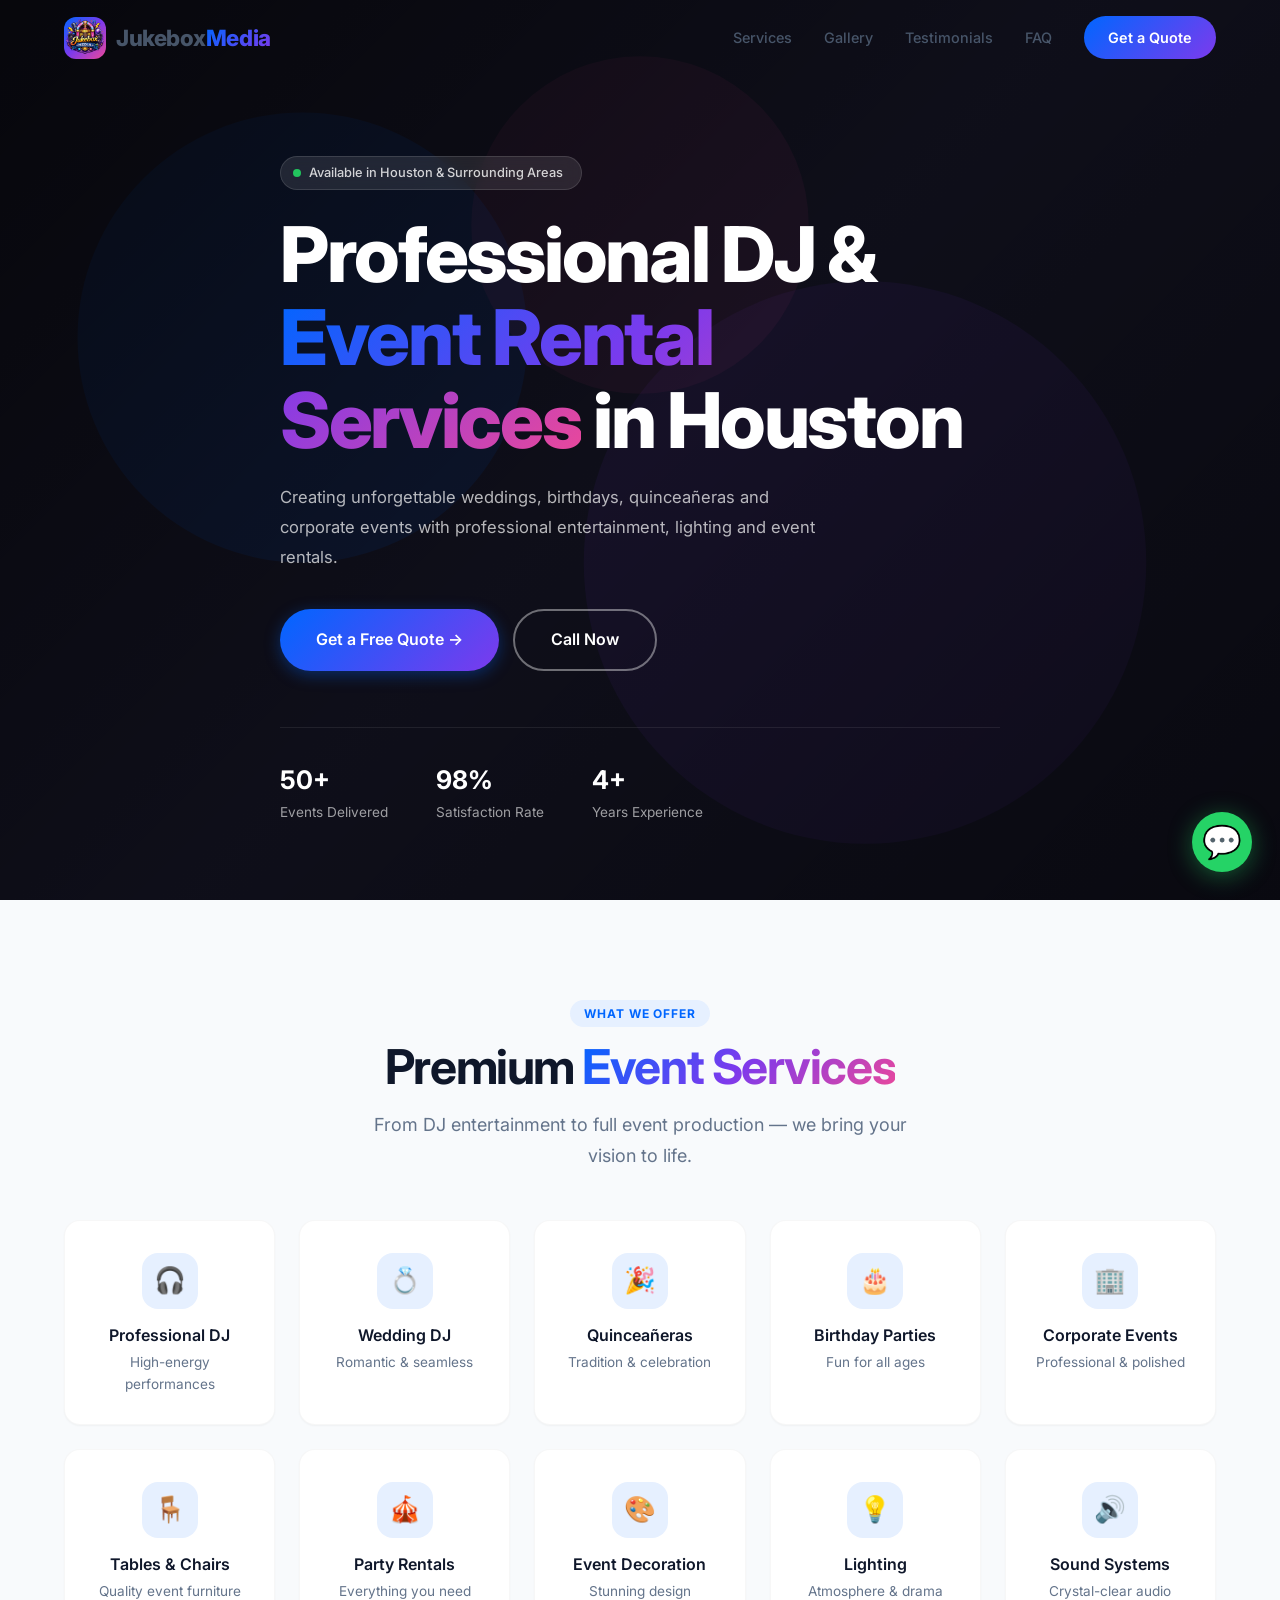
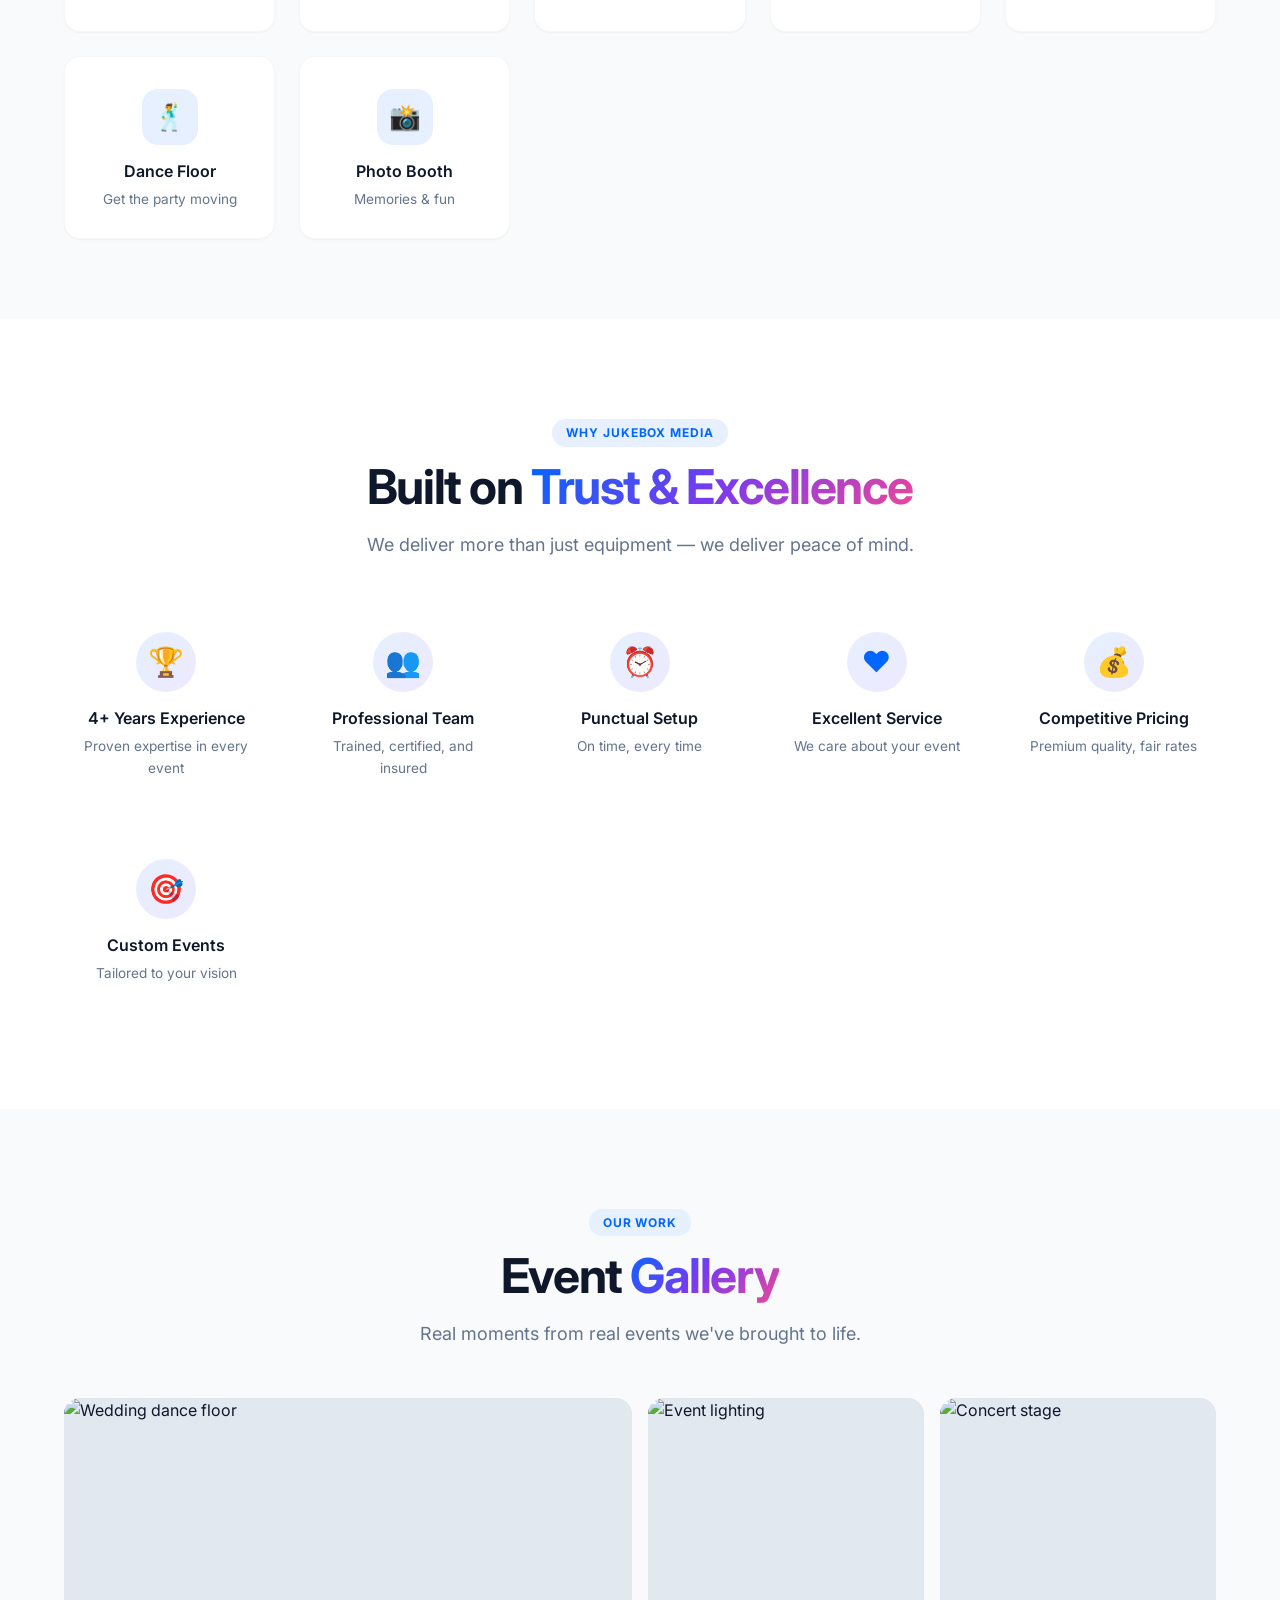
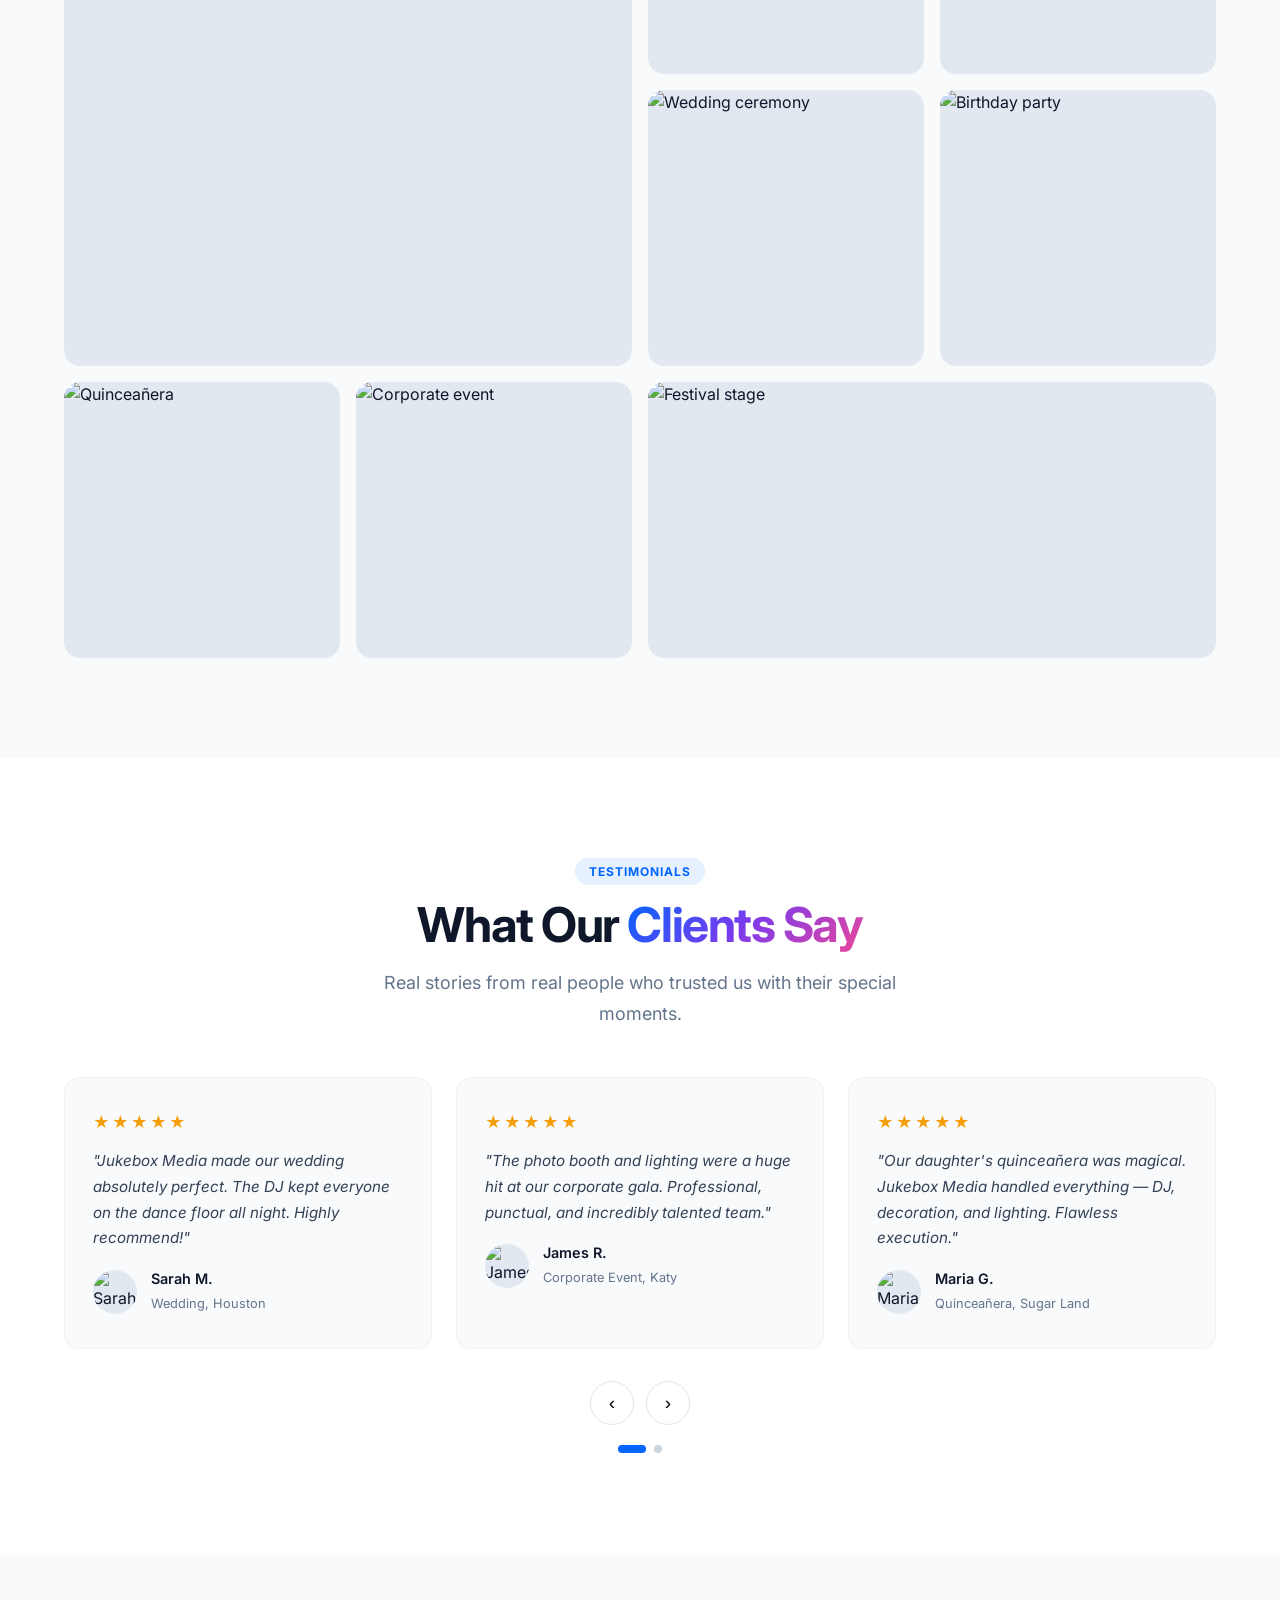
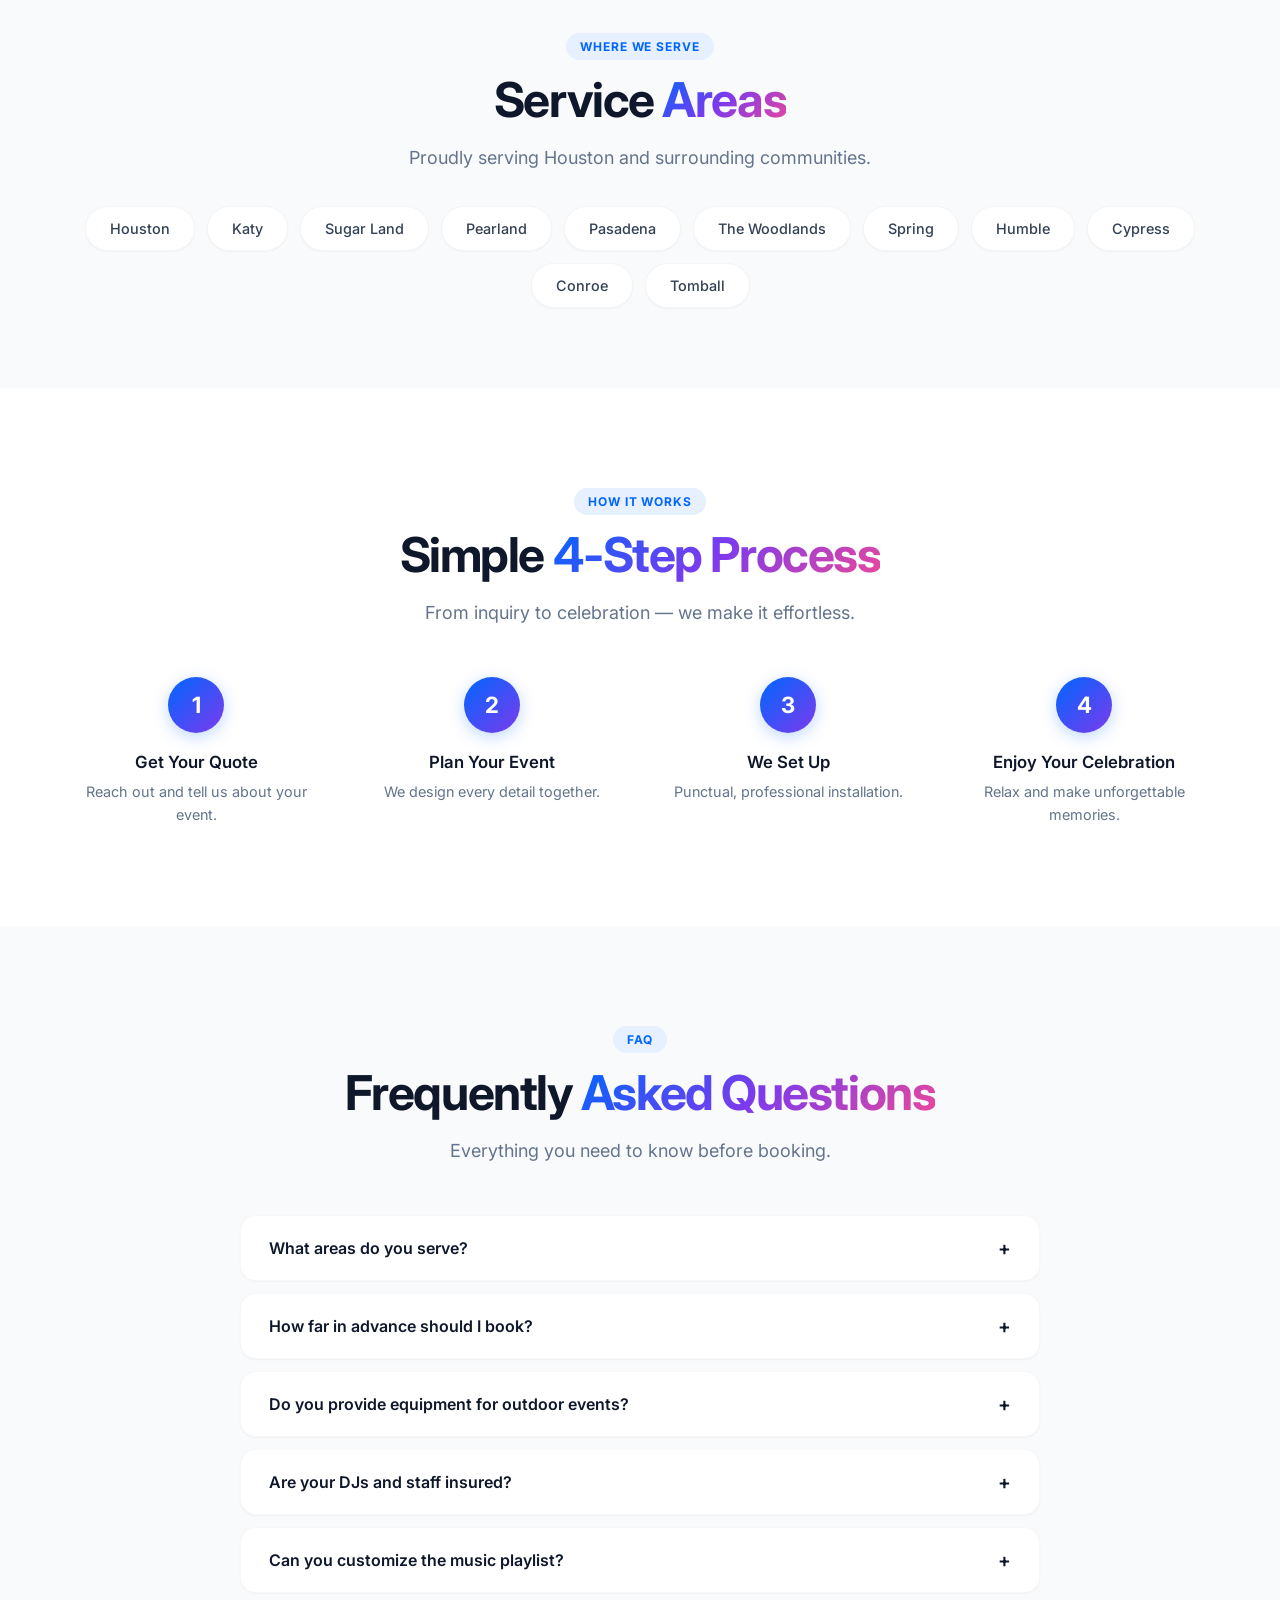
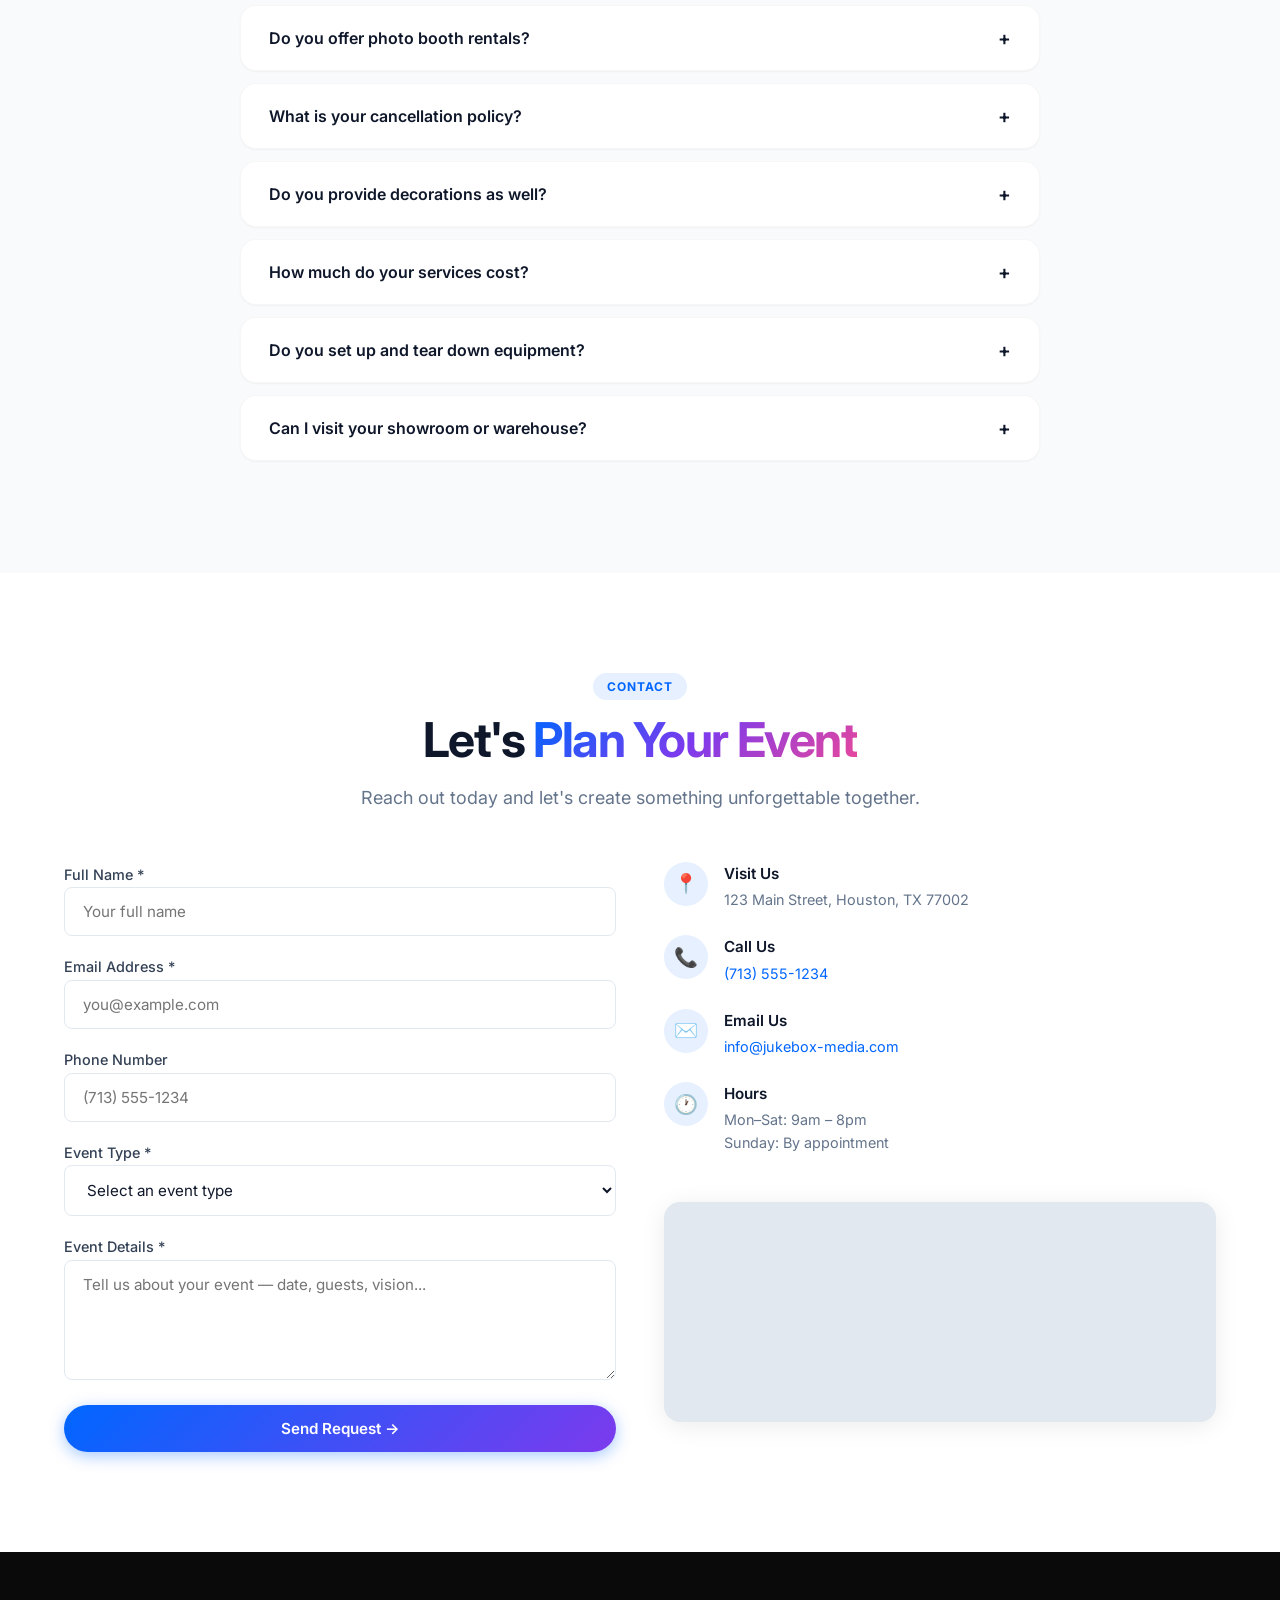
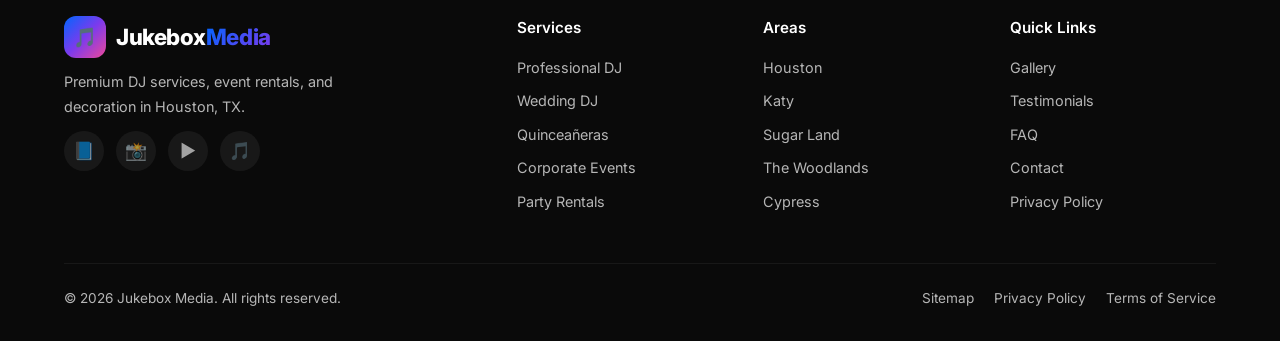
==== commit 04f273df: "logo" ====
--- a/index.html
+++ b/index.html
@@ -15,7 +15,7 @@
     <meta property="og:type" content="website" />
 
     <!-- Favicon -->
-    <link rel="icon" href="data:image/svg+xml,<svg xmlns='http://www.w3.org/2000/svg' viewBox='0 0 100 100'><text y='.9em' font-size='90'>🎵</text></svg>" />
+    <link rel="icon" href="./img/jukebox_logo.png" />
 
     <!-- Google Fonts -->
     <link rel="preconnect" href="https://fonts.googleapis.com" />
@@ -74,7 +74,7 @@
                 </div>
                 <div class="hero-stats">
                     <div class="hero-stats-item">
-                        <strong>450+</strong>
+                        <strong>50+</strong>
                         Events Delivered
                     </div>
                     <div class="hero-stats-item">
@@ -82,7 +82,7 @@
                         Satisfaction Rate
                     </div>
                     <div class="hero-stats-item">
-                        <strong>12</strong>
+                        <strong>4+</strong>
                         Years Experience
                     </div>
                 </div>
@@ -174,7 +174,7 @@
             <div class="why-grid">
                 <div class="why-item reveal">
                     <div class="why-icon">🏆</div>
-                    <h4>12+ Years Experience</h4>
+                    <h4>4+ Years Experience</h4>
                     <p>Proven expertise in every event</p>
                 </div>
                 <div class="why-item reveal">
@@ -595,7 +595,7 @@
             <div class="footer-brand">
                 <a href="/" class="logo" aria-label="Jukebox Media Home">
                     <span class="logo-icon">🎵</span>
-                    <span class="logo-text" style="color:var(--white);">Jukebox<span style="background:linear-gradient(135deg,var(--electric-blue),var(--purple));-webkit-background-clip:text;-webkit-text-fill-color:transparent;">Media</span></span>
+                    <span class="logo-text" style="color:var(--white);">Jukebox<span style="background:linear-gradient(135deg,var(--electric-blue),var(--purple));-webkit-background-clip:text;background-clip:text;-webkit-text-fill-color:transparent;">Media</span></span>
                 </a>
                 <p style="margin-top:8px;">Premium DJ services, event rentals, and decoration in Houston, TX.</p>
                 <div class="footer-social">
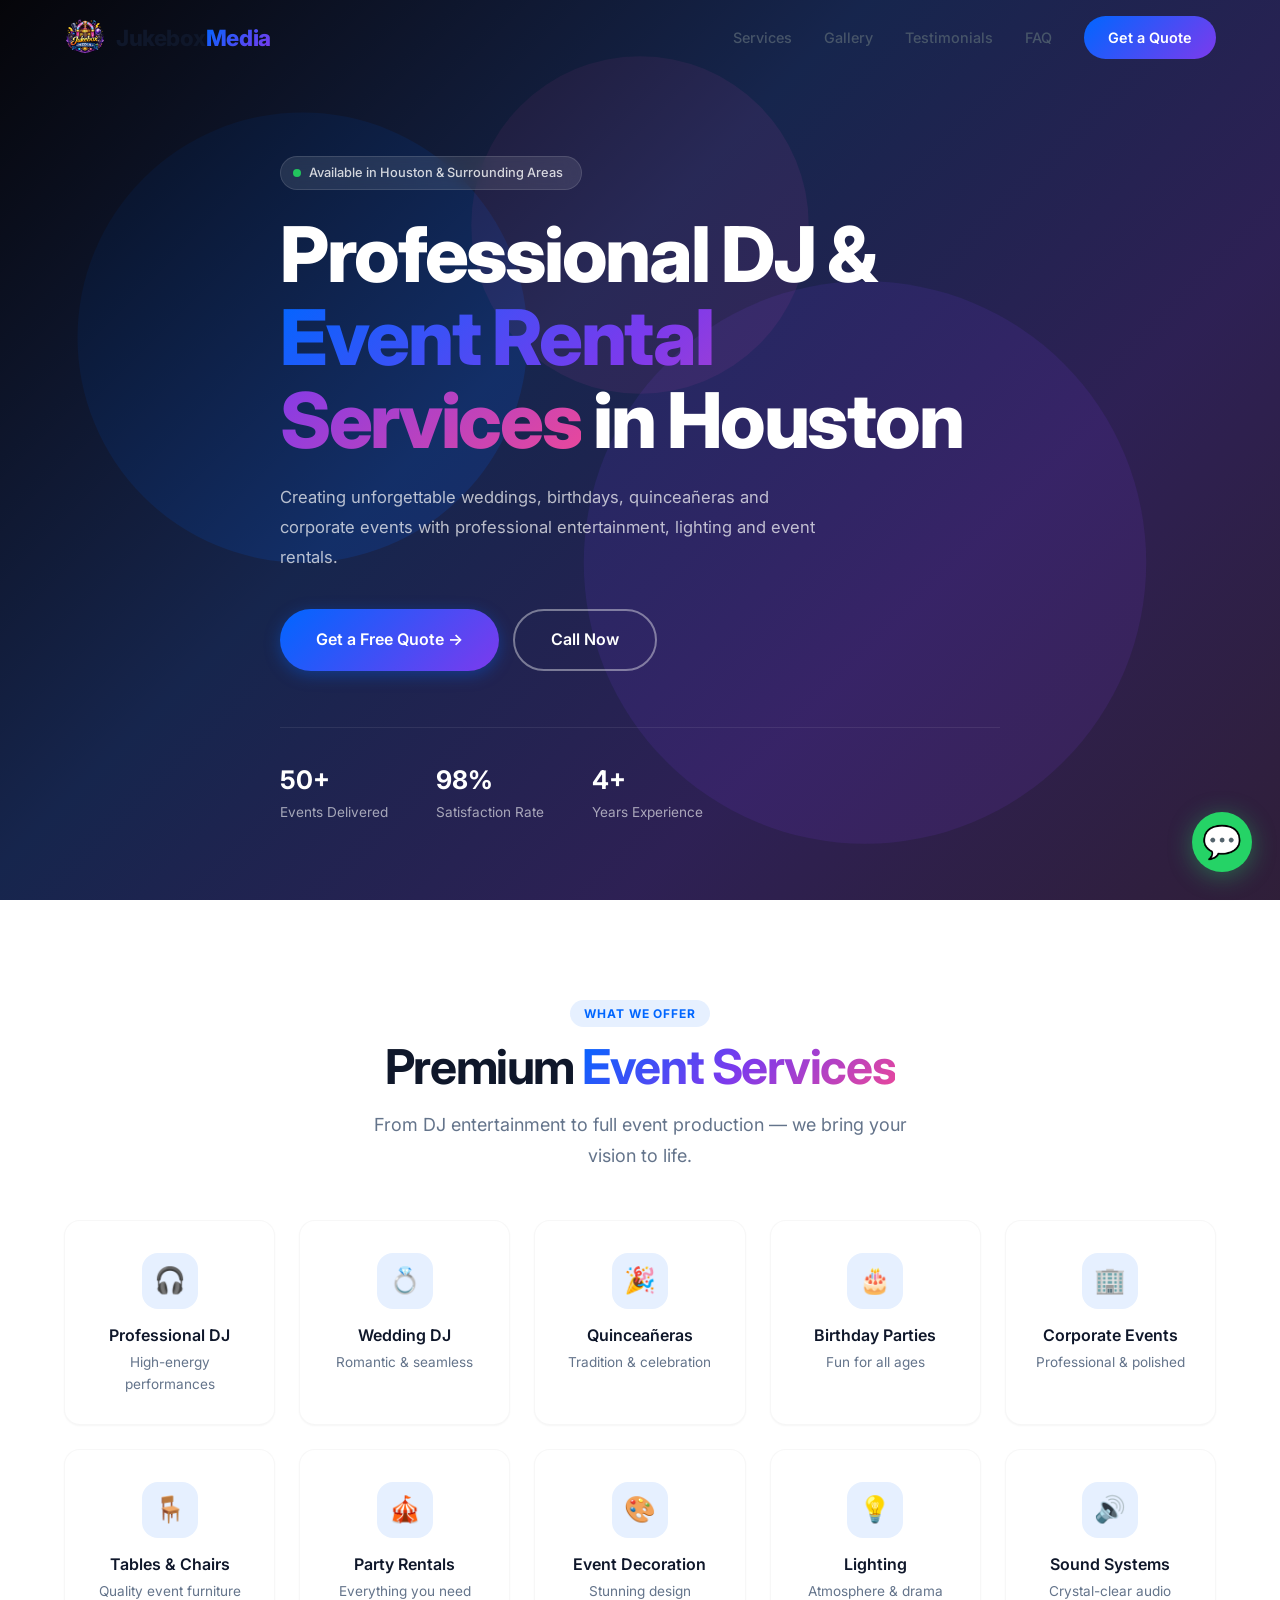
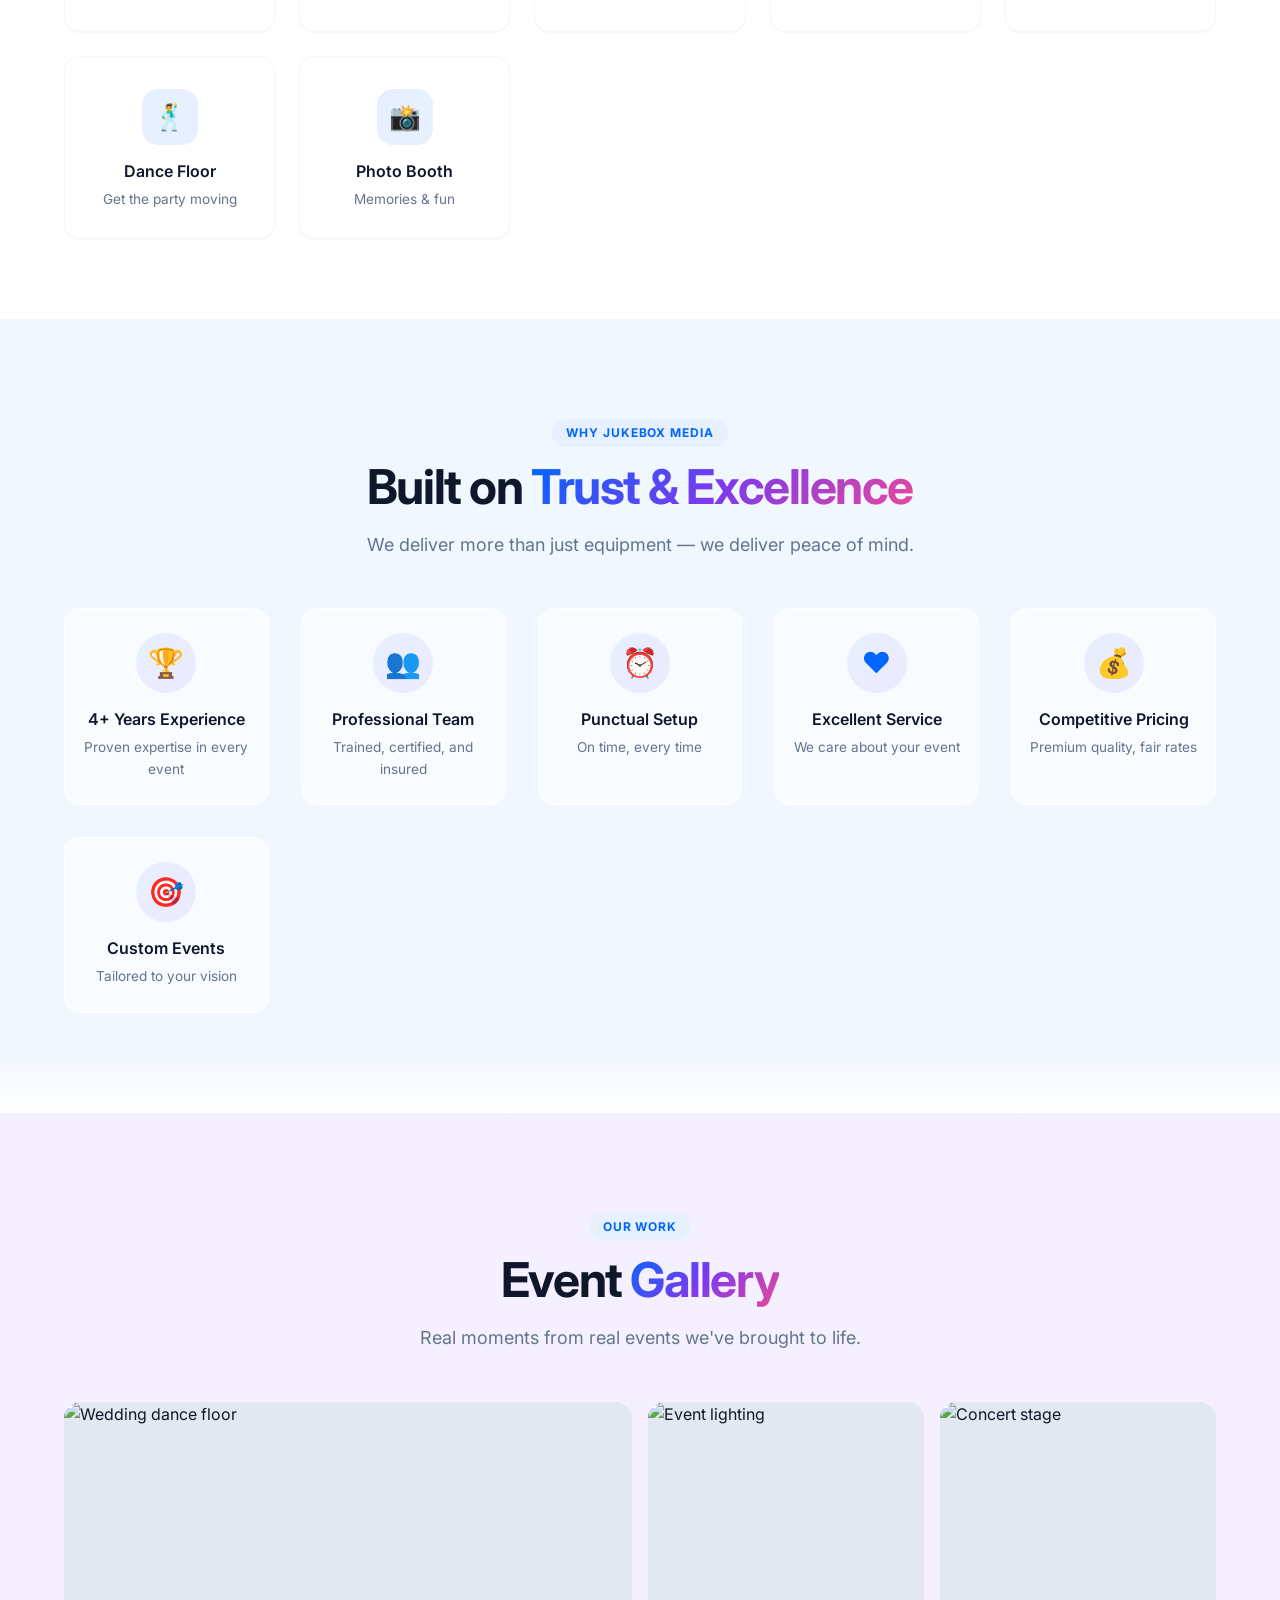
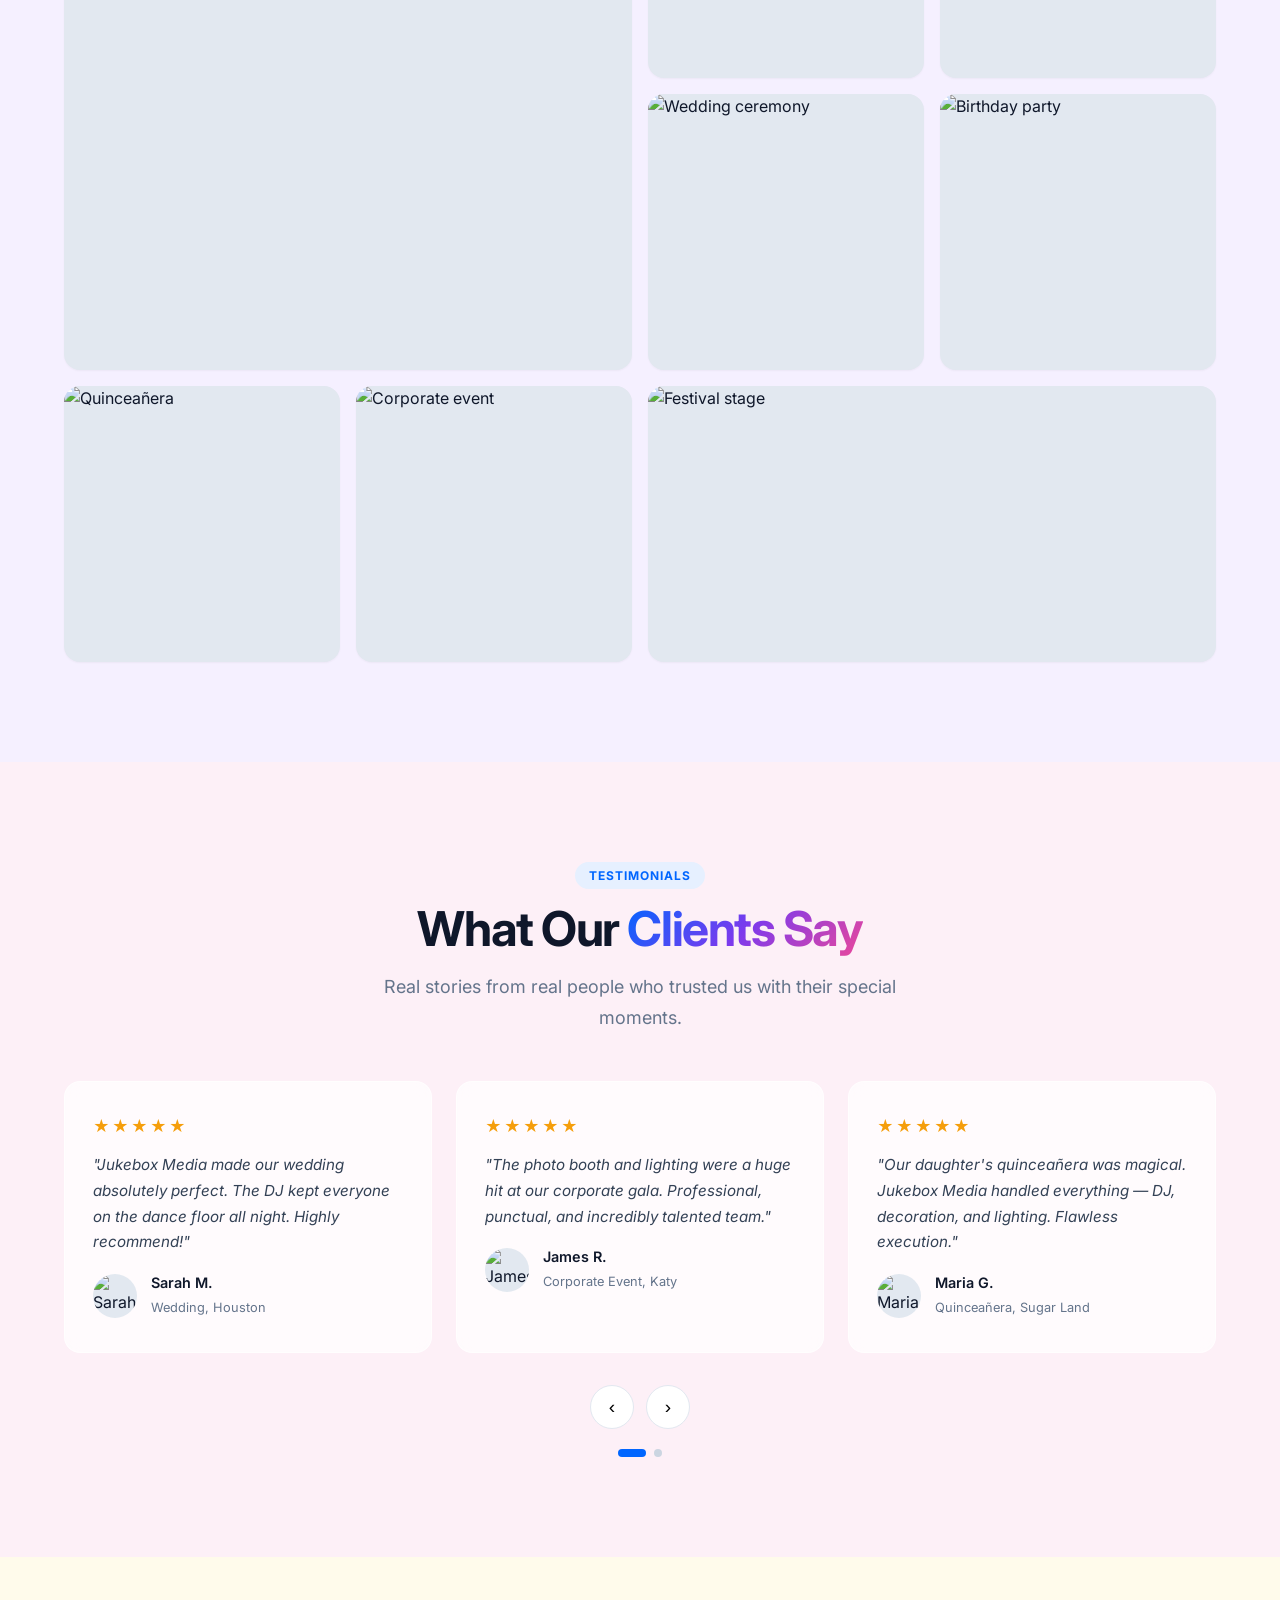
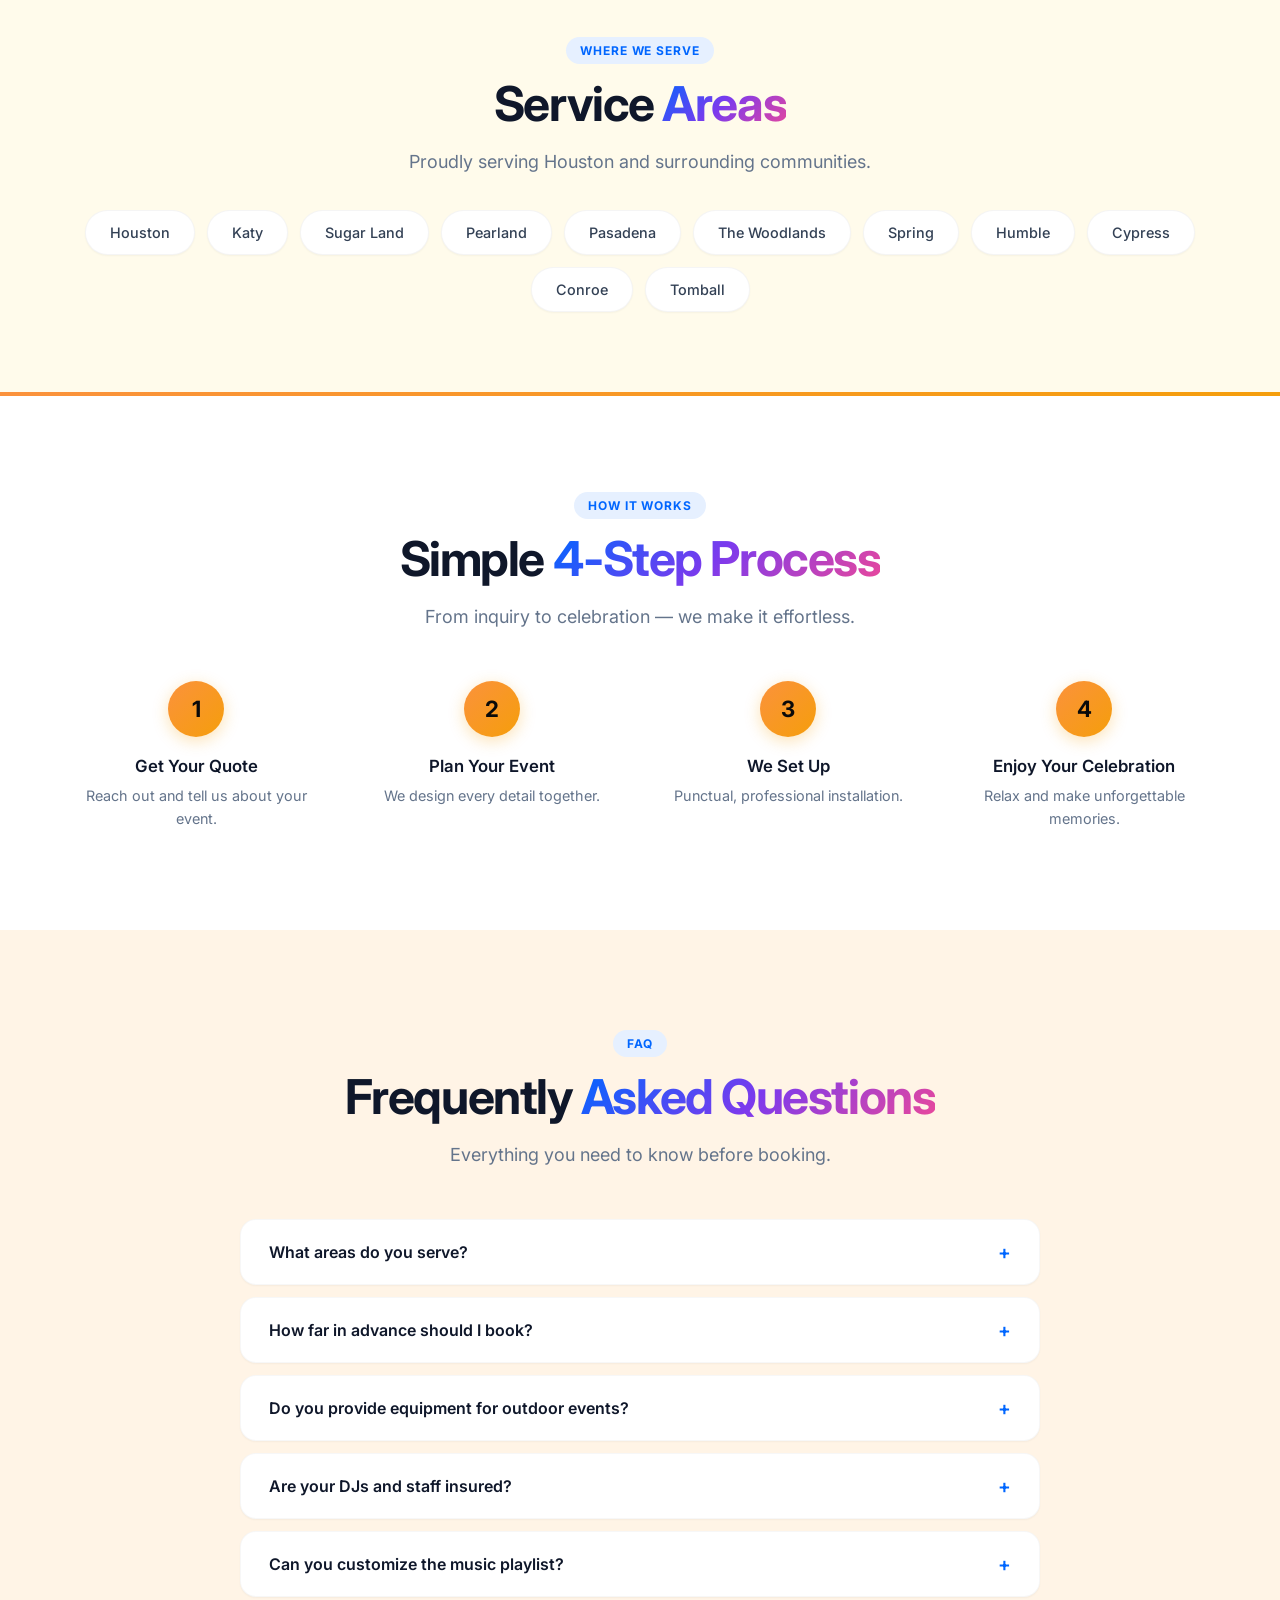
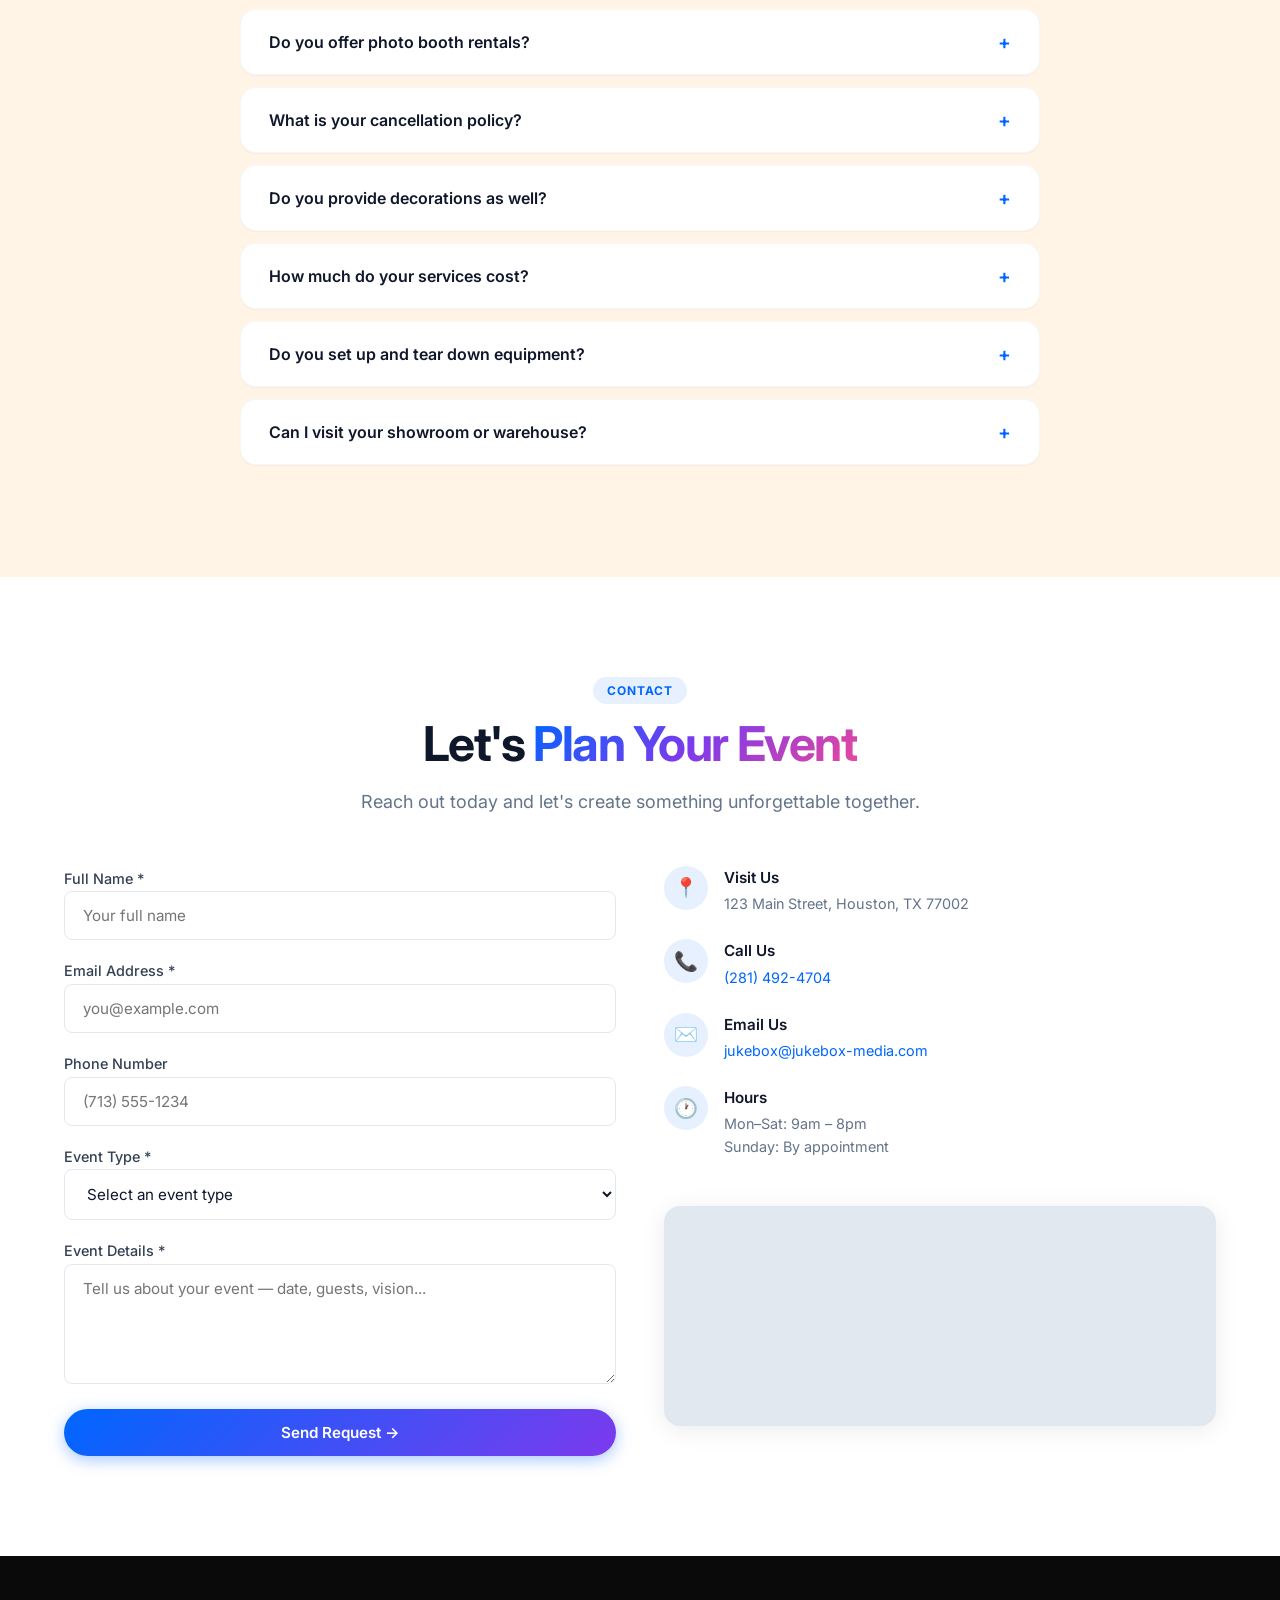
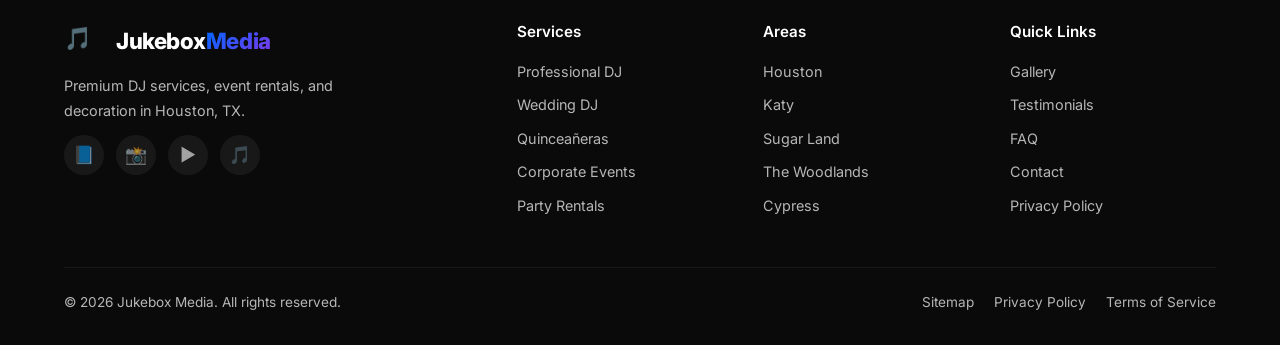
==== commit cbfbad90: "change CSS" ====
--- a/index.html
+++ b/index.html
@@ -552,14 +552,14 @@
                         <div class="icon">📞</div>
                         <div>
                             <h4>Call Us</h4>
-                            <p><a href="tel:+17135551234" style="color:var(--electric-blue);">(713) 555-1234</a></p>
+                            <p><a href="tel:+12814924704" style="color:var(--electric-blue);">(281) 492-4704</a></p>
                         </div>
                     </div>
                     <div class="contact-info-item">
                         <div class="icon">✉️</div>
                         <div>
                             <h4>Email Us</h4>
-                            <p><a href="mailto:info@jukebox-media.com" style="color:var(--electric-blue);">info@jukebox-media.com</a></p>
+                            <p><a href="mailto:info@jukebox-media.com" style="color:var(--electric-blue);">jukebox@jukebox-media.com</a></p>
                         </div>
                     </div>
                     <div class="contact-info-item">
--- a/style.css
+++ b/style.css
@@ -1,4 +1,6 @@
-/* ===== RESET & BASE ===== */
+/* ============================================================
+   RESET Y VARIABLES (con la paleta completa)
+   ============================================================ */
 *,
 *::before,
 *::after {
@@ -11,18 +13,29 @@
     --electric-blue: #0066ff;
     --electric-blue-dark: #0052cc;
     --electric-blue-light: #e6f0ff;
+    --electric-blue-lighter: #f0f7ff;
+
     --purple: #7c3aed;
     --purple-dark: #5b21b6;
     --purple-light: #ede9fe;
+    --purple-lighter: #f5f0ff;
+
     --pink: #ec4899;
     --pink-dark: #db2777;
     --pink-light: #fce7f3;
+    --pink-lighter: #fdf0f7;
+
     --yellow: #f59e0b;
     --yellow-dark: #d97706;
     --yellow-light: #fef3c7;
+    --yellow-lighter: #fffbeb;
+
     --orange: #fb923c;
+    --orange-light: #fff4e6;
+
     --white: #ffffff;
     --black: #0a0a0a;
+
     --gray-50: #f8fafc;
     --gray-100: #f1f5f9;
     --gray-200: #e2e8f0;
@@ -33,14 +46,17 @@
     --gray-700: #334155;
     --gray-800: #1e293b;
     --gray-900: #0f172a;
+
     --shadow-sm: 0 1px 2px rgba(0, 0, 0, 0.04);
     --shadow-md: 0 4px 24px rgba(0, 0, 0, 0.08);
     --shadow-lg: 0 12px 48px rgba(0, 0, 0, 0.12);
     --shadow-xl: 0 24px 64px rgba(0, 0, 0, 0.16);
+
     --radius-sm: 8px;
     --radius-md: 16px;
     --radius-lg: 24px;
     --radius-xl: 32px;
+
     --transition: 0.35s cubic-bezier(0.25, 0.46, 0.45, 0.94);
     --font: 'Inter', -apple-system, BlinkMacSystemFont, 'Segoe UI', Roboto, sans-serif;
 }
@@ -80,6 +96,9 @@
     padding: 0 24px;
 }
 
+/* ============================================================
+   ELEMENTOS COMUNES
+   ============================================================ */
 .section-badge {
     display: inline-block;
     font-size: 0.75rem;
@@ -124,15 +143,9 @@
     margin-right: auto;
 }
 
-/* ===== GLASSMORPHISM ===== */
-.glass {
-    background: rgba(255, 255, 255, 0.7);
-    backdrop-filter: blur(16px);
-    -webkit-backdrop-filter: blur(16px);
-    border: 1px solid rgba(255, 255, 255, 0.25);
-}
-
-/* ===== BUTTONS ===== */
+/* ============================================================
+   BOTONES
+   ============================================================ */
 .btn {
     display: inline-flex;
     align-items: center;
@@ -193,7 +206,9 @@
     box-shadow: 0 8px 32px rgba(245, 158, 11, 0.45);
 }
 
-/* ===== NAVBAR ===== */
+/* ============================================================
+   NAVBAR
+   ============================================================ */
 .navbar {
     position: fixed;
     top: 0;
@@ -231,18 +246,12 @@
 .logo-icon {
     width: 42px;
     height: 42px;
-    background: linear-gradient(135deg, var(--electric-blue), var(--purple), var(--pink));
     border-radius: 12px;
-    display: flex;
-    align-items: center;
-    justify-content: center;
-    color: var(--white);
-    font-size: 1.2rem;
-    font-weight: 700;
+    object-fit: contain;
 }
 
 .logo-text {
-    color: var(--gray-600);
+    color: var(--gray-900);
 }
 
 .logo-text span {
@@ -334,7 +343,9 @@
     transform: rotate(-45deg) translate(5px, -5px);
 }
 
-/* ===== HERO ===== */
+/* ============================================================
+   HERO  (fondo negro con acentos de colores)
+   ============================================================ */
 .hero {
     min-height: 100vh;
     display: flex;
@@ -362,9 +373,10 @@
     position: absolute;
     inset: 0;
     background: linear-gradient(135deg,
-            rgba(0, 0, 0, 0.75) 0%,
-            rgba(0, 0, 0, 0.45) 50%,
-            rgba(0, 0, 0, 0.65) 100%);
+            rgba(0, 0, 0, 0.80) 0%,
+            rgba(0, 102, 255, 0.15) 40%,
+            rgba(124, 58, 237, 0.20) 70%,
+            rgba(236, 72, 153, 0.10) 100%);
     z-index: 1;
 }
 
@@ -469,10 +481,12 @@
     margin-bottom: 2px;
 }
 
-/* ===== SERVICES ===== */
+/* ============================================================
+   SERVICES  (fondo blanco)
+   ============================================================ */
 .services {
     padding: 100px 0 80px;
-    background: var(--gray-50);
+    background: var(--white);
 }
 
 .services-grid {
@@ -491,6 +505,24 @@
     transition: var(--transition);
     border: 1px solid rgba(0, 0, 0, 0.03);
     cursor: default;
+    position: relative;
+    overflow: hidden;
+}
+
+.service-card::before {
+    content: '';
+    position: absolute;
+    top: 0;
+    left: 0;
+    right: 0;
+    height: 4px;
+    background: linear-gradient(90deg, var(--electric-blue), var(--purple), var(--pink));
+    opacity: 0;
+    transition: var(--transition);
+}
+
+.service-card:hover::before {
+    opacity: 1;
 }
 
 .service-card:hover {
@@ -530,10 +562,24 @@
     color: var(--gray-500);
 }
 
-/* ===== WHY US ===== */
+/* ============================================================
+   WHY US  (fondo azul muy claro)
+   ============================================================ */
 .why-us {
     padding: 100px 0;
-    background: var(--white);
+    background: var(--electric-blue-lighter);
+    position: relative;
+}
+
+.why-us::after {
+    content: '';
+    position: absolute;
+    bottom: 0;
+    left: 0;
+    right: 0;
+    height: 60px;
+    background: linear-gradient(to top, var(--white), transparent);
+    pointer-events: none;
 }
 
 .why-grid {
@@ -548,10 +594,15 @@
     padding: 24px 16px;
     border-radius: var(--radius-md);
     transition: var(--transition);
+    background: rgba(255, 255, 255, 0.6);
+    backdrop-filter: blur(4px);
+    border: 1px solid rgba(255, 255, 255, 0.8);
 }
 
 .why-item:hover {
-    background: var(--gray-50);
+    background: var(--white);
+    box-shadow: var(--shadow-md);
+    transform: translateY(-4px);
 }
 
 .why-icon {
@@ -578,10 +629,12 @@
     color: var(--gray-500);
 }
 
-/* ===== GALLERY ===== */
+/* ============================================================
+   GALLERY  (fondo morado muy claro)
+   ============================================================ */
 .gallery {
     padding: 100px 0;
-    background: var(--gray-50);
+    background: var(--purple-lighter);
 }
 
 .gallery-masonry {
@@ -598,6 +651,13 @@
     cursor: pointer;
     aspect-ratio: 1/1;
     background: var(--gray-200);
+    box-shadow: var(--shadow-sm);
+    transition: var(--transition);
+}
+
+.gallery-item:hover {
+    box-shadow: var(--shadow-lg);
+    transform: scale(1.01);
 }
 
 .gallery-item:nth-child(1) {
@@ -668,7 +728,9 @@
     font-size: 0.9rem;
 }
 
-/* ===== LIGHTBOX ===== */
+/* ============================================================
+   LIGHTBOX
+   ============================================================ */
 .lightbox {
     position: fixed;
     inset: 0;
@@ -714,10 +776,12 @@
     transform: rotate(90deg);
 }
 
-/* ===== TESTIMONIALS ===== */
+/* ============================================================
+   TESTIMONIALS  (fondo rosa muy claro)
+   ============================================================ */
 .testimonials {
     padding: 100px 0;
-    background: var(--white);
+    background: var(--pink-lighter);
 }
 
 .testimonial-carousel {
@@ -734,16 +798,18 @@
 
 .testimonial-card {
     flex: 0 0 calc(33.333% - 16px);
-    background: var(--gray-50);
+    background: rgba(255, 255, 255, 0.7);
+    backdrop-filter: blur(8px);
     border-radius: var(--radius-md);
     padding: 32px 28px;
-    border: 1px solid rgba(0, 0, 0, 0.03);
+    border: 1px solid rgba(255, 255, 255, 0.6);
     transition: var(--transition);
 }
 
 .testimonial-card:hover {
     box-shadow: var(--shadow-md);
     transform: translateY(-4px);
+    background: var(--white);
 }
 
 .testimonial-stars {
@@ -836,10 +902,12 @@
     border-radius: 4px;
 }
 
-/* ===== AREAS ===== */
+/* ============================================================
+   AREAS  (fondo amarillo muy claro)
+   ============================================================ */
 .areas {
     padding: 80px 0;
-    background: var(--gray-50);
+    background: var(--yellow-lighter);
 }
 
 .areas-grid {
@@ -869,10 +937,23 @@
     box-shadow: var(--shadow-md);
 }
 
-/* ===== PROCESS ===== */
+/* ============================================================
+   PROCESS  (fondo blanco con acento naranja)
+   ============================================================ */
 .process {
     padding: 100px 0;
     background: var(--white);
+    position: relative;
+}
+
+.process::before {
+    content: '';
+    position: absolute;
+    top: 0;
+    left: 0;
+    right: 0;
+    height: 4px;
+    background: linear-gradient(90deg, var(--orange), var(--yellow));
 }
 
 .process-grid {
@@ -891,15 +972,15 @@
     width: 56px;
     height: 56px;
     border-radius: 50%;
-    background: linear-gradient(135deg, var(--electric-blue), var(--purple));
-    color: var(--white);
+    background: linear-gradient(135deg, var(--orange), var(--yellow));
+    color: var(--black);
     font-size: 1.4rem;
     font-weight: 700;
     display: flex;
     align-items: center;
     justify-content: center;
     margin: 0 auto 16px;
-    box-shadow: 0 4px 16px rgba(0, 102, 255, 0.25);
+    box-shadow: 0 4px 16px rgba(245, 158, 11, 0.3);
 }
 
 .process-step h4 {
@@ -913,10 +994,12 @@
     color: var(--gray-500);
 }
 
-/* ===== FAQ ===== */
+/* ============================================================
+   FAQ  (fondo naranja muy claro)
+   ============================================================ */
 .faq {
     padding: 100px 0;
-    background: var(--gray-50);
+    background: var(--orange-light);
 }
 
 .faq-list {
@@ -931,6 +1014,11 @@
     box-shadow: var(--shadow-sm);
     border: 1px solid rgba(0, 0, 0, 0.03);
     overflow: hidden;
+    transition: var(--transition);
+}
+
+.faq-item:hover {
+    box-shadow: var(--shadow-md);
 }
 
 .faq-question {
@@ -959,6 +1047,7 @@
     font-size: 1.2rem;
     transition: var(--transition);
     flex-shrink: 0;
+    color: var(--electric-blue);
 }
 
 .faq-item.open .faq-question .icon {
@@ -980,7 +1069,9 @@
     padding: 0 28px 24px;
 }
 
-/* ===== CONTACT ===== */
+/* ============================================================
+   CONTACT  (fondo blanco con detalles de color)
+   ============================================================ */
 .contact {
     padding: 100px 0;
     background: var(--white);
@@ -1083,7 +1174,9 @@
     border: 0;
 }
 
-/* ===== WHATSAPP FLOATING ===== */
+/* ============================================================
+   WHATSAPP FLOATING
+   ============================================================ */
 .whatsapp-float {
     position: fixed;
     bottom: 28px;
@@ -1110,7 +1203,9 @@
     box-shadow: 0 8px 40px rgba(37, 211, 102, 0.5);
 }
 
-/* ===== FOOTER ===== */
+/* ============================================================
+   FOOTER  (fondo negro)
+   ============================================================ */
 .footer {
     background: var(--black);
     color: rgba(255, 255, 255, 0.7);
@@ -1204,7 +1299,9 @@
     color: var(--white);
 }
 
-/* ===== SCROLL REVEAL ===== */
+/* ============================================================
+   SCROLL REVEAL
+   ============================================================ */
 .reveal {
     opacity: 0;
     transform: translateY(40px);
@@ -1216,7 +1313,9 @@
     transform: translateY(0);
 }
 
-/* ===== RESPONSIVE ===== */
+/* ============================================================
+   RESPONSIVE
+   ============================================================ */
 @media (max-width: 1024px) {
     .gallery-masonry {
         grid-template-columns: repeat(3, 1fr);
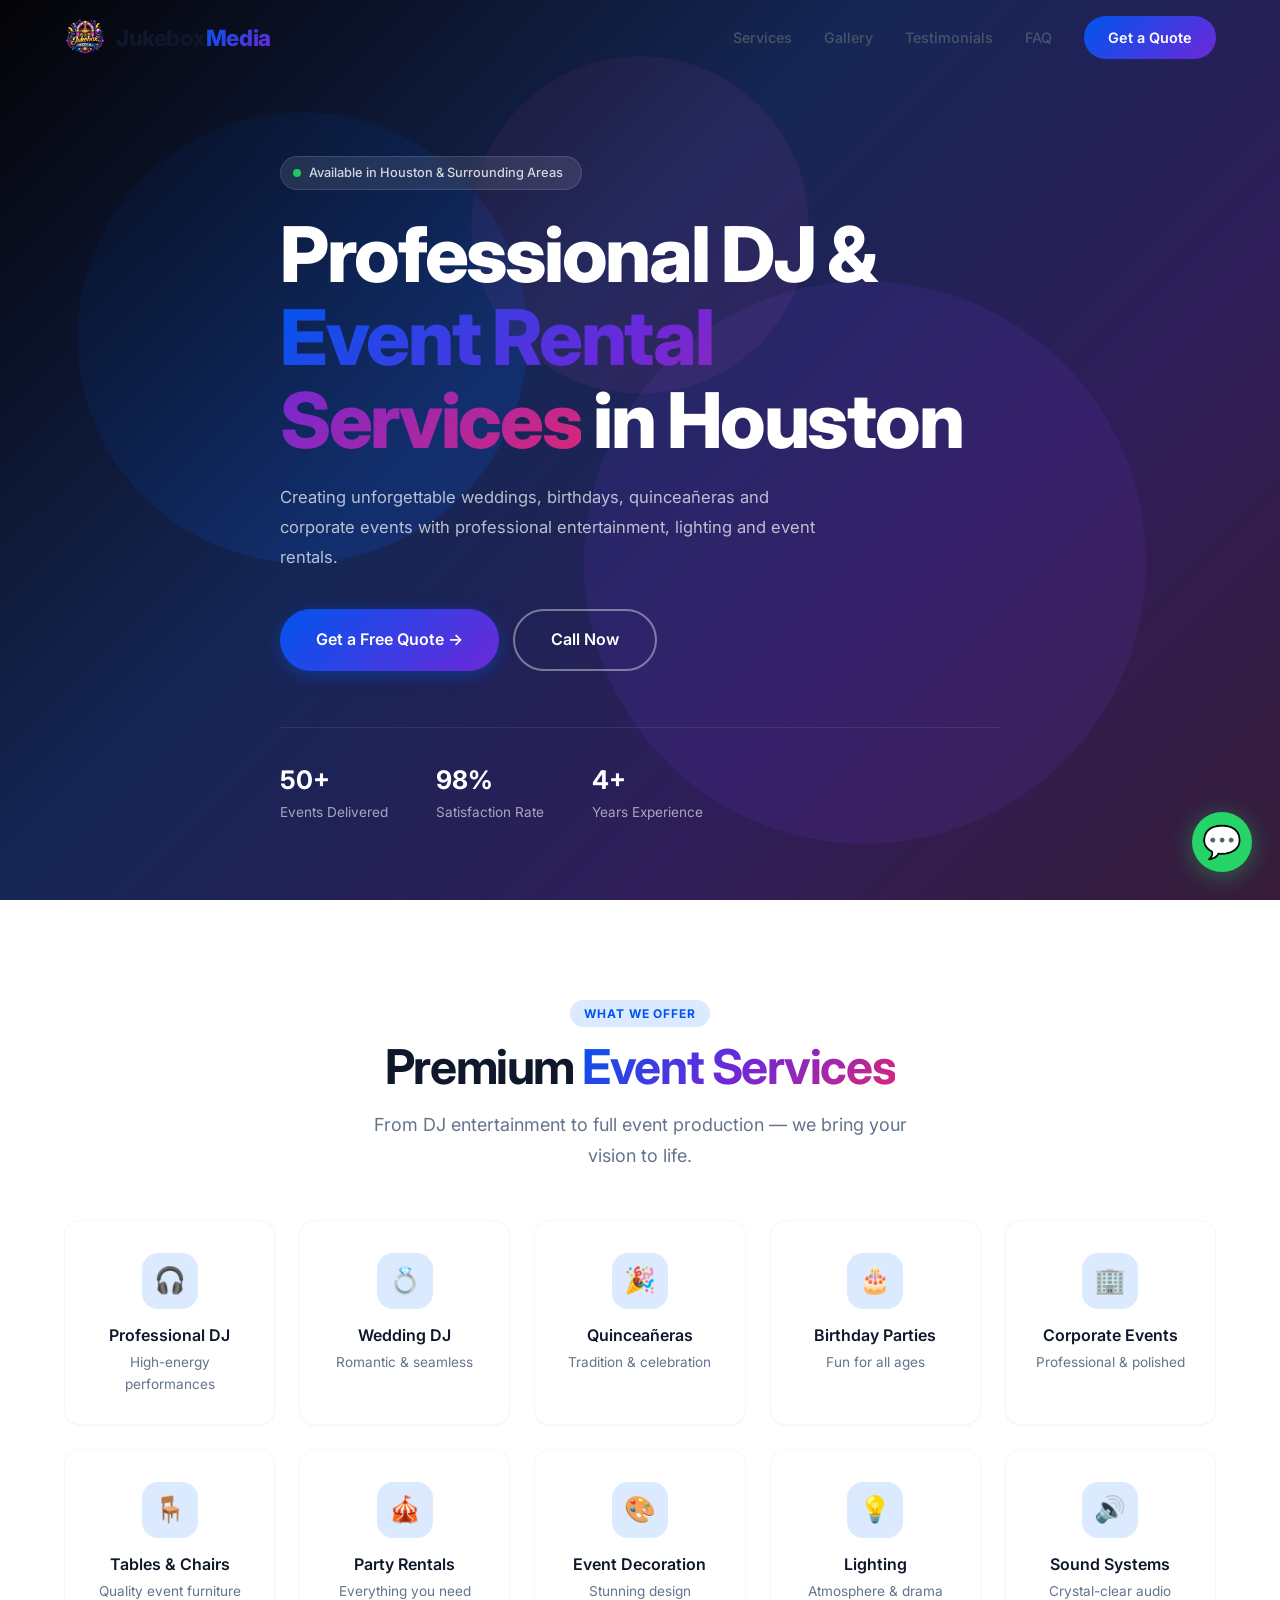
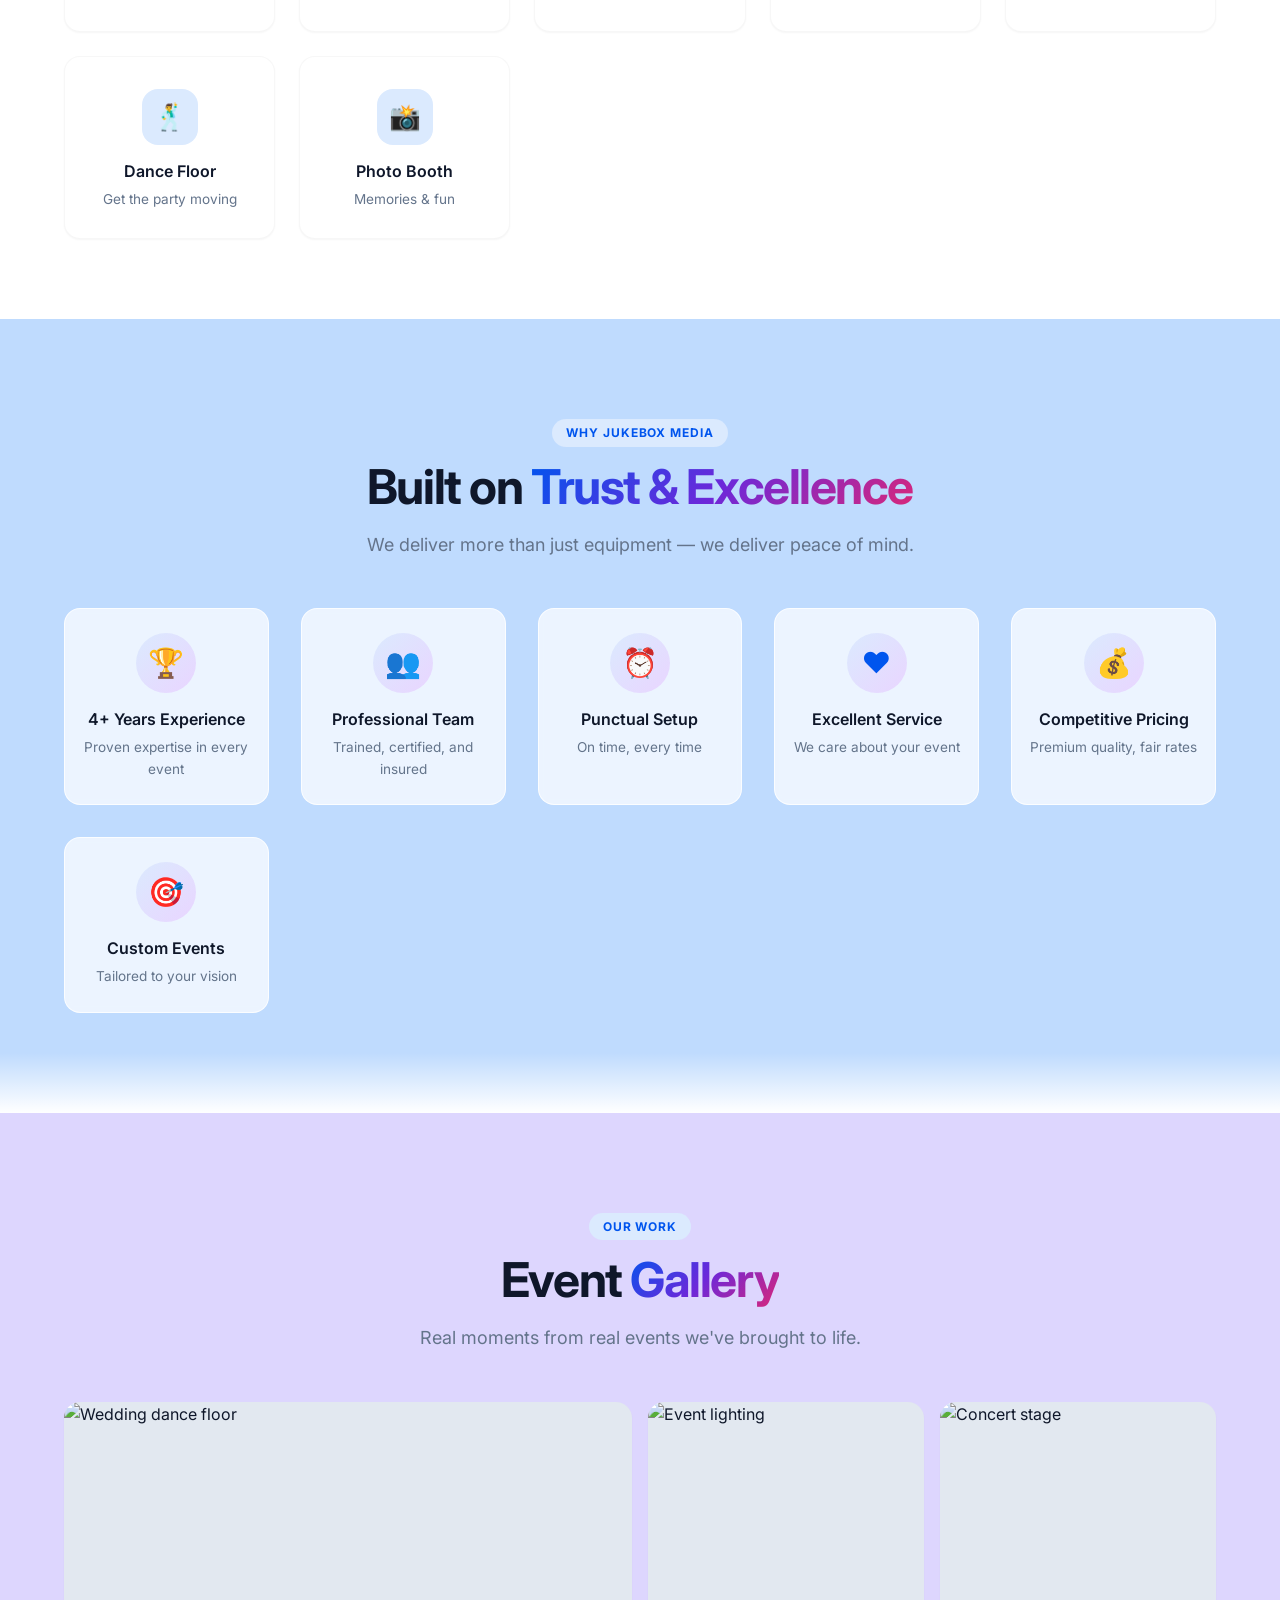
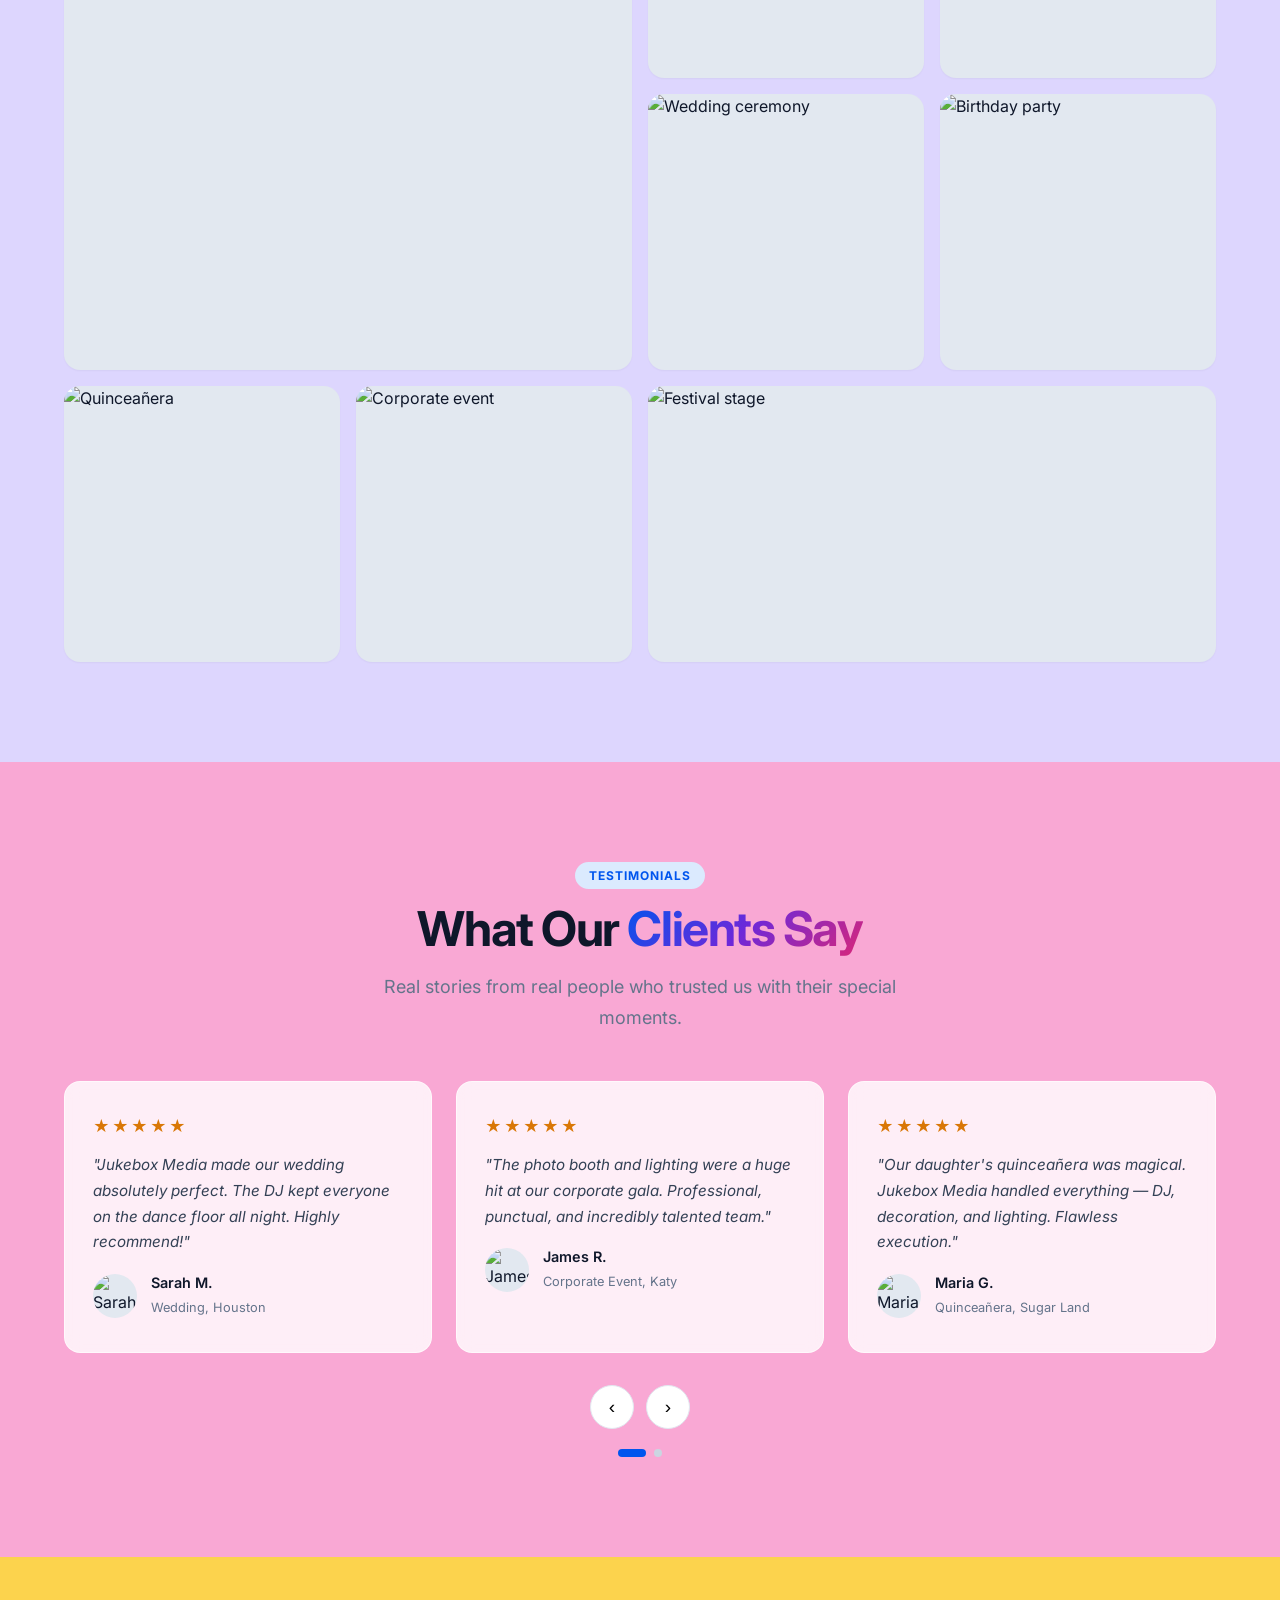
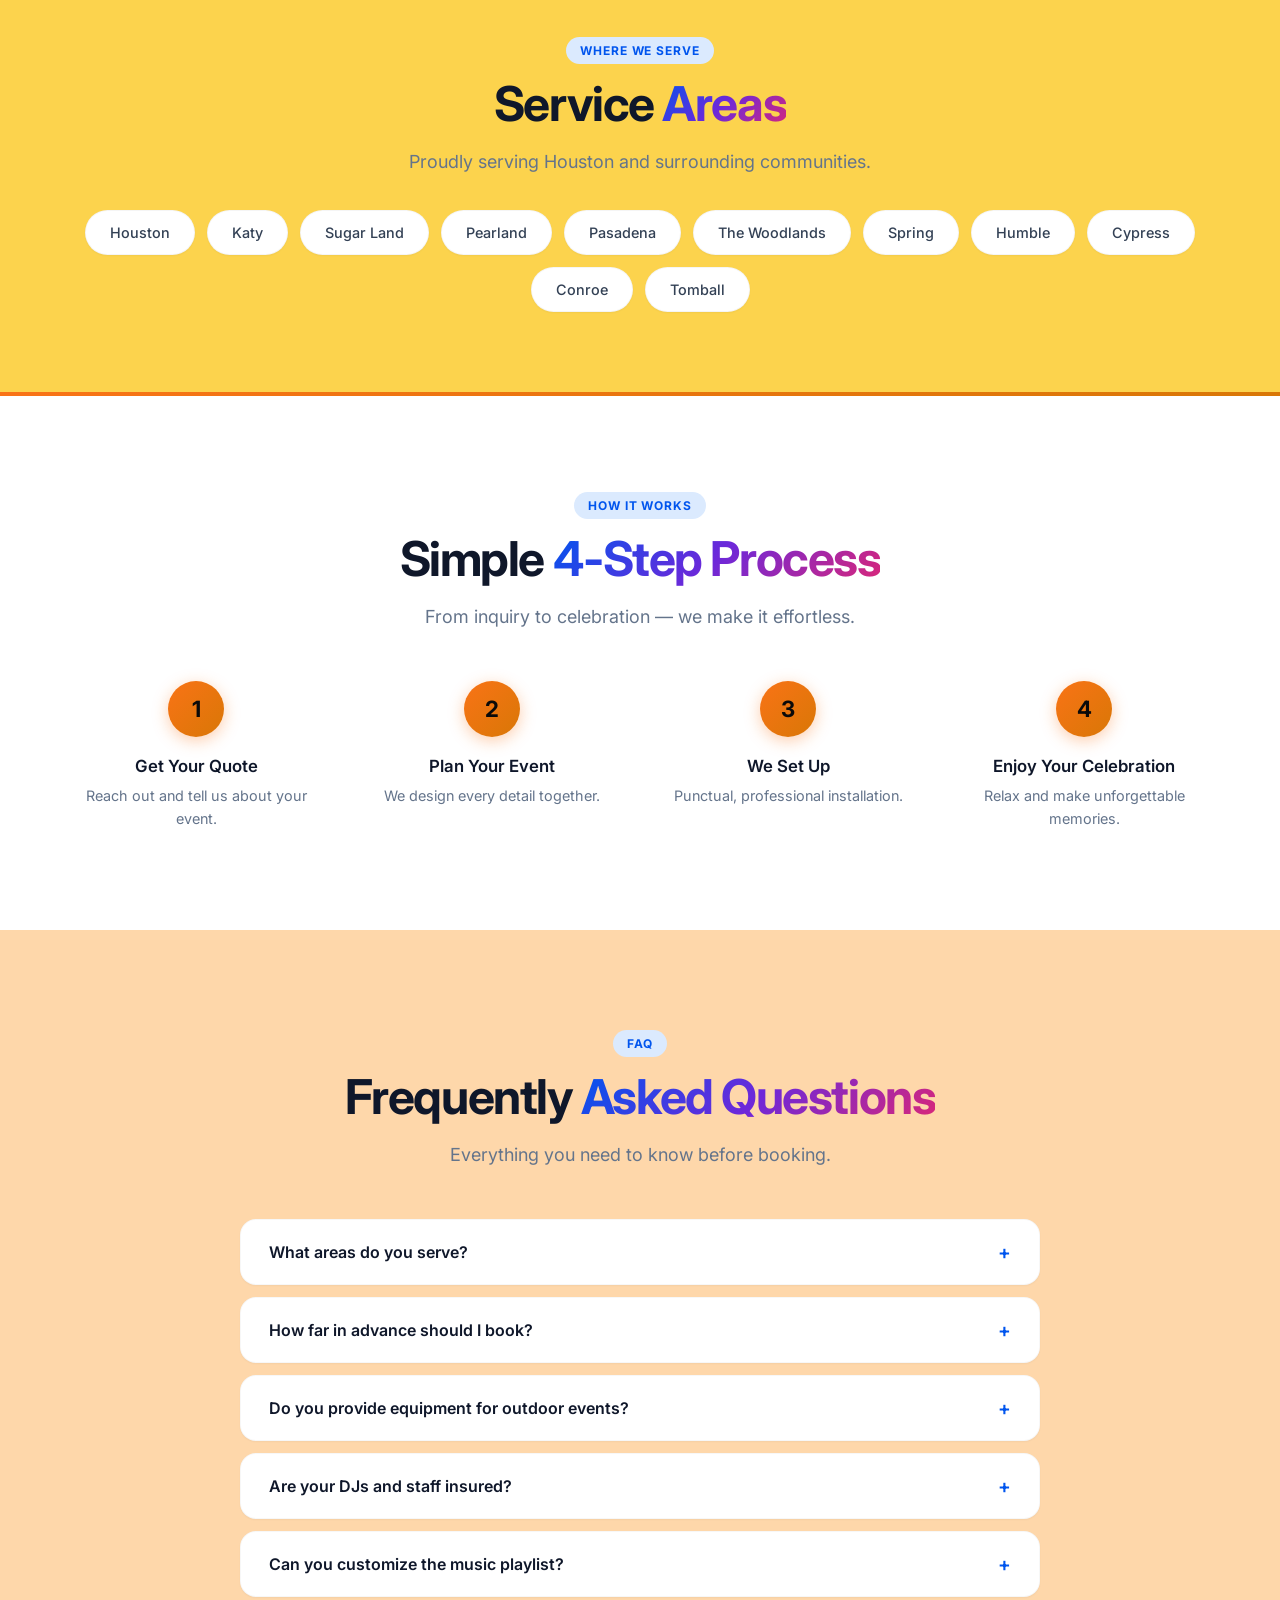
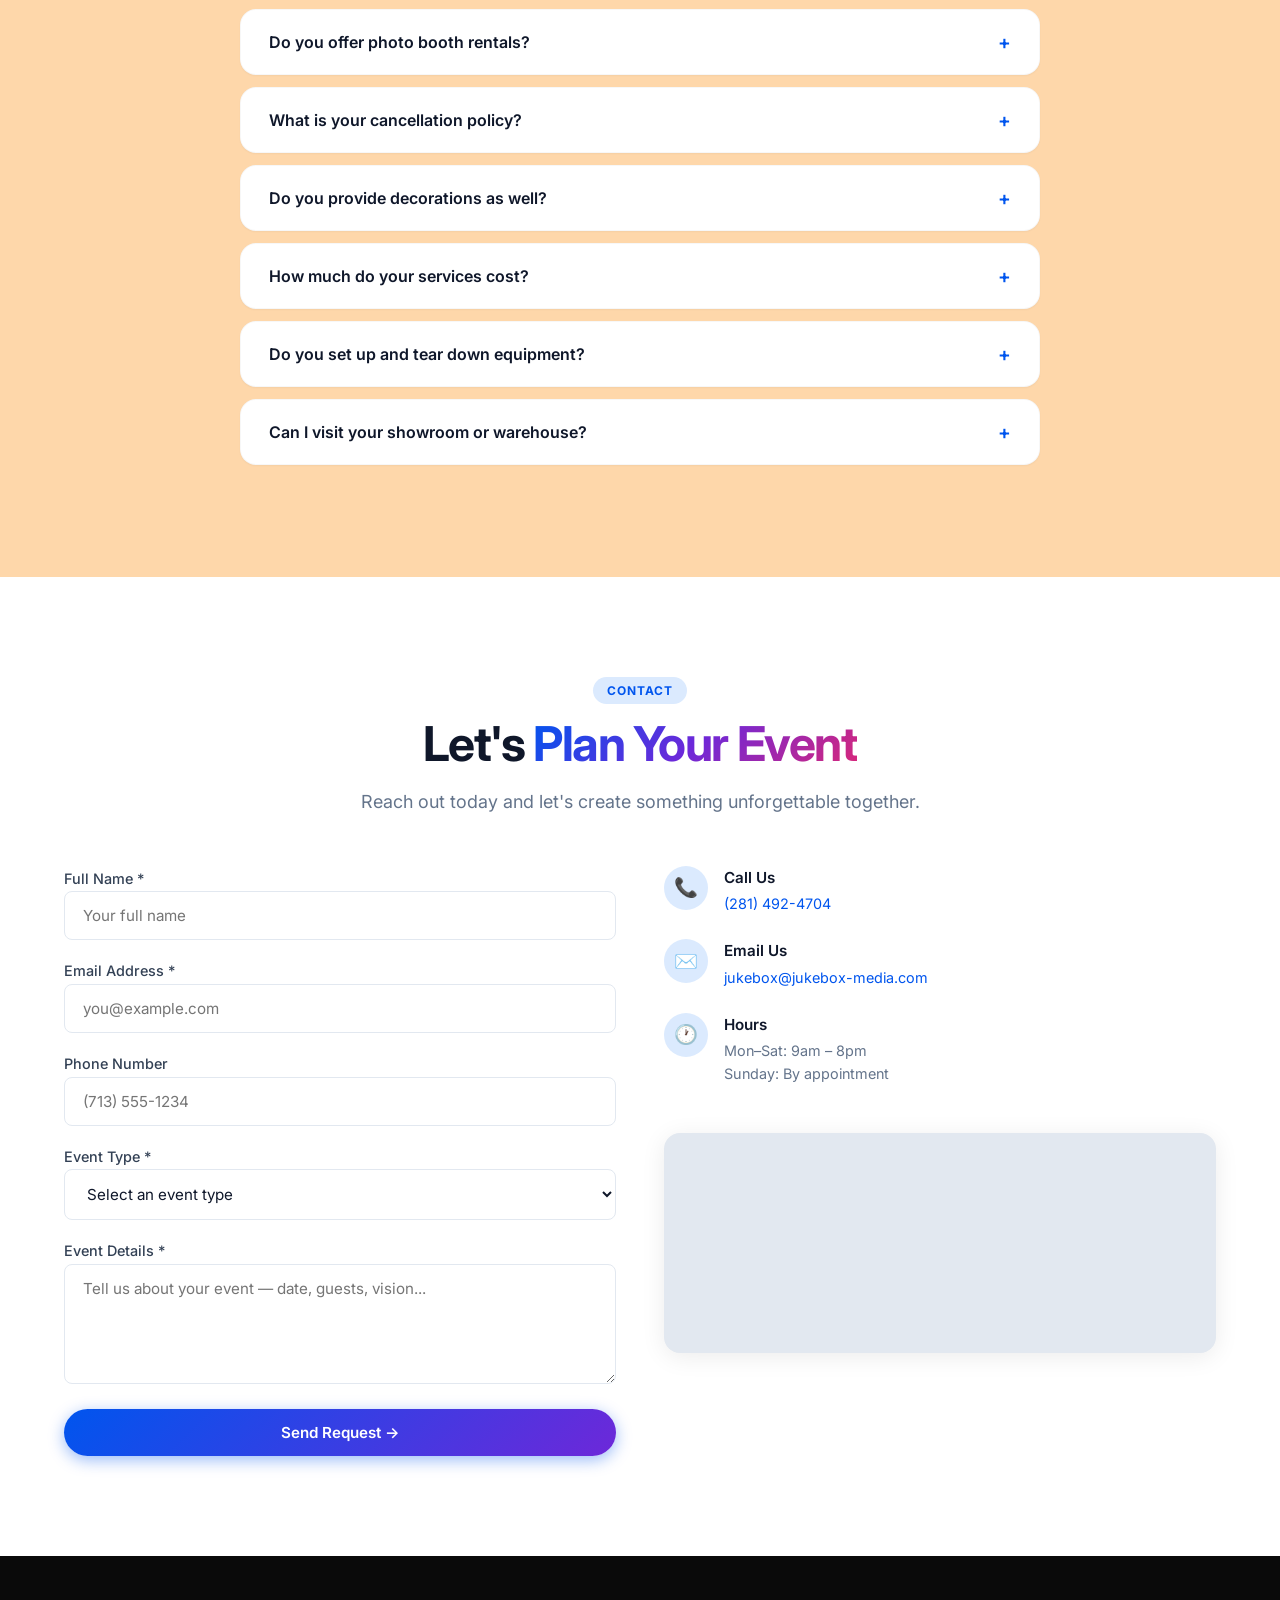
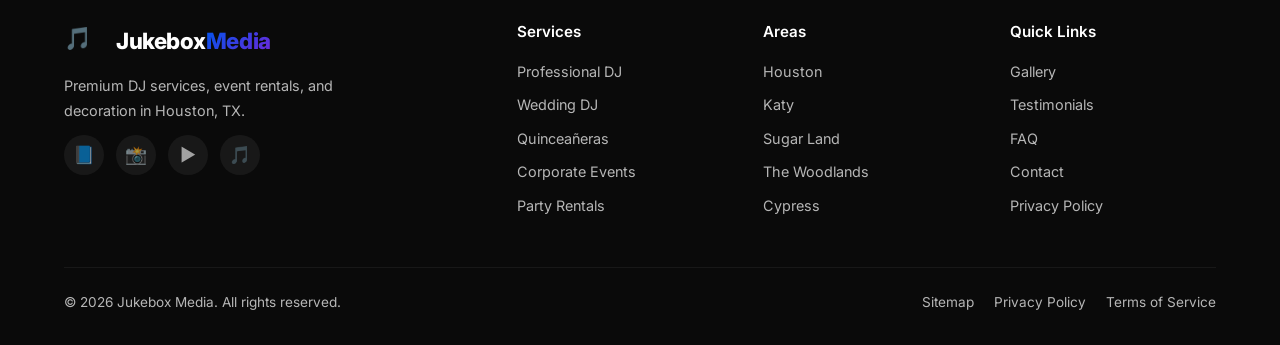
==== commit 789d8a09: "detalles" ====
--- a/index.html
+++ b/index.html
@@ -70,7 +70,7 @@
                 </p>
                 <div class="hero-buttons">
                     <a href="#contact" class="btn btn-primary">Get a Free Quote →</a>
-                    <a href="tel:+17135551234" class="btn btn-outline">Call Now</a>
+                    <a href="tel:+12814924704" class="btn btn-outline">Call Now</a>
                 </div>
                 <div class="hero-stats">
                     <div class="hero-stats-item">
@@ -541,13 +541,13 @@
                     <button type="submit" class="btn btn-primary" style="width:100%;justify-content:center;">Send Request →</button>
                 </form>
                 <div class="contact-info">
-                    <div class="contact-info-item">
+                    <!-- <div class="contact-info-item">
                         <div class="icon">📍</div>
                         <div>
                             <h4>Visit Us</h4>
                             <p>123 Main Street, Houston, TX 77002</p>
                         </div>
-                    </div>
+                    </div> -->
                     <div class="contact-info-item">
                         <div class="icon">📞</div>
                         <div>
@@ -584,7 +584,7 @@
 </section>
 
 <!-- ===== WHATSAPP FLOATING ===== -->
-<a href="https://wa.me/17135551234?text=Hi%20Jukebox%20Media!%20I'd%20like%20to%20book%20an%20event." class="whatsapp-float" target="_blank" rel="noopener noreferrer" aria-label="Chat on WhatsApp">
+<a href="https://wa.me/12814924704?text=Hi%20Jukebox%20Media!%20I'd%20like%20to%20book%20an%20event." class="whatsapp-float" target="_blank" rel="noopener noreferrer" aria-label="Chat on WhatsApp">
     💬
 </a>
 
--- a/style.css
+++ b/style.css
@@ -1,5 +1,5 @@
 /* ============================================================
-   RESET Y VARIABLES (con la paleta completa)
+   RESET Y VARIABLES (colores más intensos)
    ============================================================ */
 *,
 *::before,
@@ -10,28 +10,29 @@
 }
 
 :root {
-    --electric-blue: #0066ff;
-    --electric-blue-dark: #0052cc;
-    --electric-blue-light: #e6f0ff;
-    --electric-blue-lighter: #f0f7ff;
-
-    --purple: #7c3aed;
+    /* Colores principales (30% más fuertes) */
+    --electric-blue: #0055ee;          /* más oscuro y saturado */
+    --electric-blue-dark: #0044cc;
+    --electric-blue-light: #dbeafe;    /* más intenso */
+    --electric-blue-lighter: #bfdbfe;  /* más intenso aún */
+
+    --purple: #6d28d9;                /* más oscuro y saturado */
     --purple-dark: #5b21b6;
-    --purple-light: #ede9fe;
-    --purple-lighter: #f5f0ff;
-
-    --pink: #ec4899;
-    --pink-dark: #db2777;
-    --pink-light: #fce7f3;
-    --pink-lighter: #fdf0f7;
-
-    --yellow: #f59e0b;
-    --yellow-dark: #d97706;
-    --yellow-light: #fef3c7;
-    --yellow-lighter: #fffbeb;
-
-    --orange: #fb923c;
-    --orange-light: #fff4e6;
+    --purple-light: #e9d5ff;          /* más intenso */
+    --purple-lighter: #ddd6fe;        /* más intenso */
+
+    --pink: #db2777;                  /* más oscuro y saturado */
+    --pink-dark: #be185d;
+    --pink-light: #fbcfe8;            /* más intenso */
+    --pink-lighter: #f9a8d4;          /* más intenso */
+
+    --yellow: #d97706;                /* más oscuro y saturado */
+    --yellow-dark: #b45309;
+    --yellow-light: #fde68a;          /* más intenso */
+    --yellow-lighter: #fcd34d;        /* más intenso */
+
+    --orange: #f97316;                /* más oscuro y saturado */
+    --orange-light: #fed7aa;          /* más intenso */
 
     --white: #ffffff;
     --black: #0a0a0a;
@@ -165,12 +166,12 @@
 .btn-primary {
     background: linear-gradient(135deg, var(--electric-blue), var(--purple));
     color: var(--white);
-    box-shadow: 0 4px 16px rgba(0, 102, 255, 0.35);
+    box-shadow: 0 4px 16px rgba(0, 85, 238, 0.4);
 }
 
 .btn-primary:hover {
     transform: translateY(-2px);
-    box-shadow: 0 8px 32px rgba(0, 102, 255, 0.45);
+    box-shadow: 0 8px 32px rgba(0, 85, 238, 0.5);
 }
 
 .btn-secondary {
@@ -198,12 +199,12 @@
 .btn-gold {
     background: linear-gradient(135deg, var(--yellow), var(--orange));
     color: var(--black);
-    box-shadow: 0 4px 16px rgba(245, 158, 11, 0.35);
+    box-shadow: 0 4px 16px rgba(217, 119, 6, 0.4);
 }
 
 .btn-gold:hover {
     transform: translateY(-2px);
-    box-shadow: 0 8px 32px rgba(245, 158, 11, 0.45);
+    box-shadow: 0 8px 32px rgba(217, 119, 6, 0.5);
 }
 
 /* ============================================================
@@ -308,7 +309,7 @@
 
 .nav-cta:hover {
     transform: translateY(-1px);
-    box-shadow: 0 4px 16px rgba(0, 102, 255, 0.35);
+    box-shadow: 0 4px 16px rgba(0, 85, 238, 0.4);
     color: var(--white) !important;
 }
 
@@ -344,7 +345,7 @@
 }
 
 /* ============================================================
-   HERO  (fondo negro con acentos de colores)
+   HERO  (fondo negro con acentos intensos)
    ============================================================ */
 .hero {
     min-height: 100vh;
@@ -373,10 +374,10 @@
     position: absolute;
     inset: 0;
     background: linear-gradient(135deg,
-            rgba(0, 0, 0, 0.80) 0%,
-            rgba(0, 102, 255, 0.15) 40%,
-            rgba(124, 58, 237, 0.20) 70%,
-            rgba(236, 72, 153, 0.10) 100%);
+            rgba(0, 0, 0, 0.85) 0%,
+            rgba(0, 85, 238, 0.20) 40%,
+            rgba(109, 40, 217, 0.25) 70%,
+            rgba(219, 39, 119, 0.15) 100%);
     z-index: 1;
 }
 
@@ -528,7 +529,7 @@
 .service-card:hover {
     transform: translateY(-6px);
     box-shadow: var(--shadow-lg);
-    border-color: rgba(0, 102, 255, 0.08);
+    border-color: rgba(0, 85, 238, 0.15);
 }
 
 .service-icon {
@@ -563,7 +564,7 @@
 }
 
 /* ============================================================
-   WHY US  (fondo azul muy claro)
+   WHY US  (fondo azul más intenso)
    ============================================================ */
 .why-us {
     padding: 100px 0;
@@ -594,7 +595,7 @@
     padding: 24px 16px;
     border-radius: var(--radius-md);
     transition: var(--transition);
-    background: rgba(255, 255, 255, 0.6);
+    background: rgba(255, 255, 255, 0.7);
     backdrop-filter: blur(4px);
     border: 1px solid rgba(255, 255, 255, 0.8);
 }
@@ -630,7 +631,7 @@
 }
 
 /* ============================================================
-   GALLERY  (fondo morado muy claro)
+   GALLERY  (fondo morado más intenso)
    ============================================================ */
 .gallery {
     padding: 100px 0;
@@ -710,7 +711,7 @@
 .gallery-overlay {
     position: absolute;
     inset: 0;
-    background: linear-gradient(0deg, rgba(0, 0, 0, 0.5) 0%, transparent 60%);
+    background: linear-gradient(0deg, rgba(0, 0, 0, 0.6) 0%, transparent 60%);
     opacity: 0;
     transition: var(--transition);
     display: flex;
@@ -777,7 +778,7 @@
 }
 
 /* ============================================================
-   TESTIMONIALS  (fondo rosa muy claro)
+   TESTIMONIALS  (fondo rosa más intenso)
    ============================================================ */
 .testimonials {
     padding: 100px 0;
@@ -798,7 +799,7 @@
 
 .testimonial-card {
     flex: 0 0 calc(33.333% - 16px);
-    background: rgba(255, 255, 255, 0.7);
+    background: rgba(255, 255, 255, 0.8);
     backdrop-filter: blur(8px);
     border-radius: var(--radius-md);
     padding: 32px 28px;
@@ -903,7 +904,7 @@
 }
 
 /* ============================================================
-   AREAS  (fondo amarillo muy claro)
+   AREAS  (fondo amarillo más intenso)
    ============================================================ */
 .areas {
     padding: 80px 0;
@@ -938,7 +939,7 @@
 }
 
 /* ============================================================
-   PROCESS  (fondo blanco con acento naranja)
+   PROCESS  (fondo blanco con acento naranja intenso)
    ============================================================ */
 .process {
     padding: 100px 0;
@@ -980,7 +981,7 @@
     align-items: center;
     justify-content: center;
     margin: 0 auto 16px;
-    box-shadow: 0 4px 16px rgba(245, 158, 11, 0.3);
+    box-shadow: 0 4px 16px rgba(249, 115, 22, 0.35);
 }
 
 .process-step h4 {
@@ -995,7 +996,7 @@
 }
 
 /* ============================================================
-   FAQ  (fondo naranja muy claro)
+   FAQ  (fondo naranja más intenso)
    ============================================================ */
 .faq {
     padding: 100px 0;
@@ -1070,7 +1071,7 @@
 }
 
 /* ============================================================
-   CONTACT  (fondo blanco con detalles de color)
+   CONTACT  (fondo blanco)
    ============================================================ */
 .contact {
     padding: 100px 0;
@@ -1115,7 +1116,7 @@
 .contact-form select:focus {
     outline: none;
     border-color: var(--electric-blue);
-    box-shadow: 0 0 0 4px rgba(0, 102, 255, 0.08);
+    box-shadow: 0 0 0 4px rgba(0, 85, 238, 0.12);
 }
 
 .contact-form textarea {
